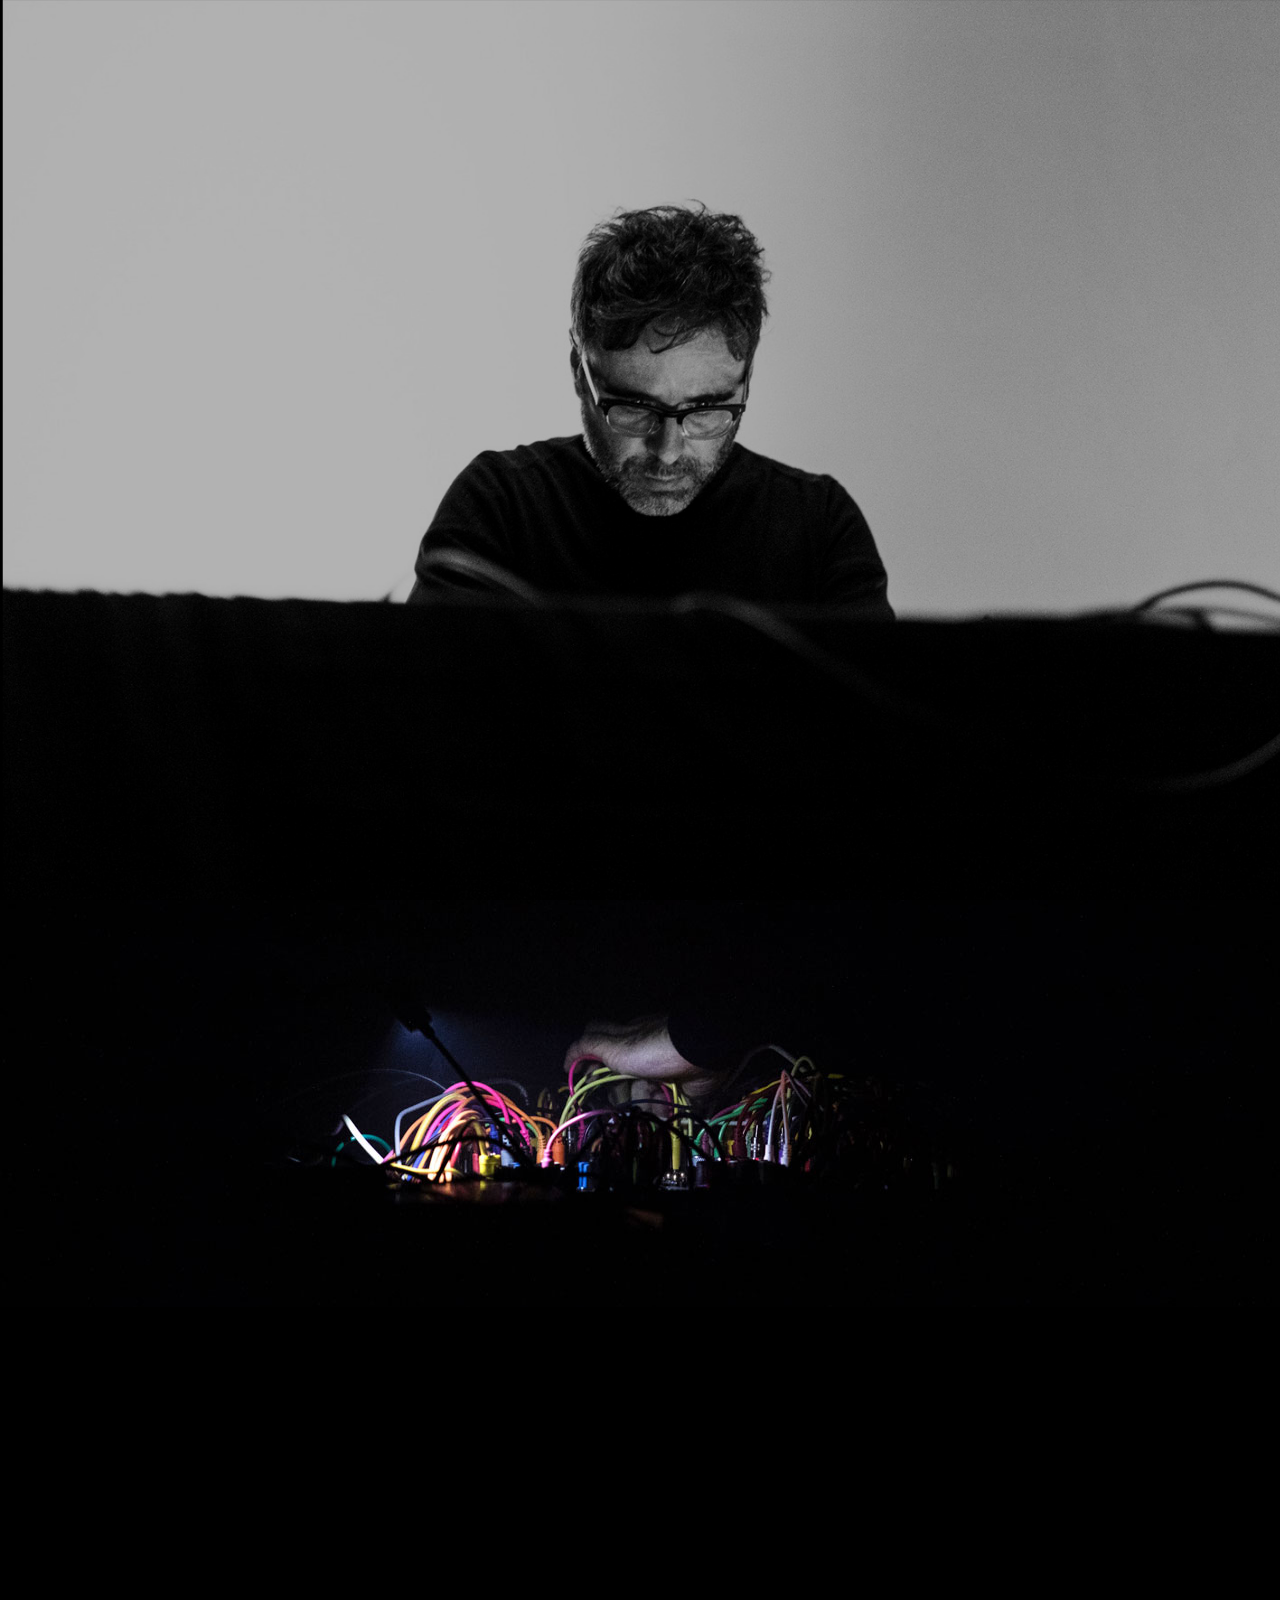
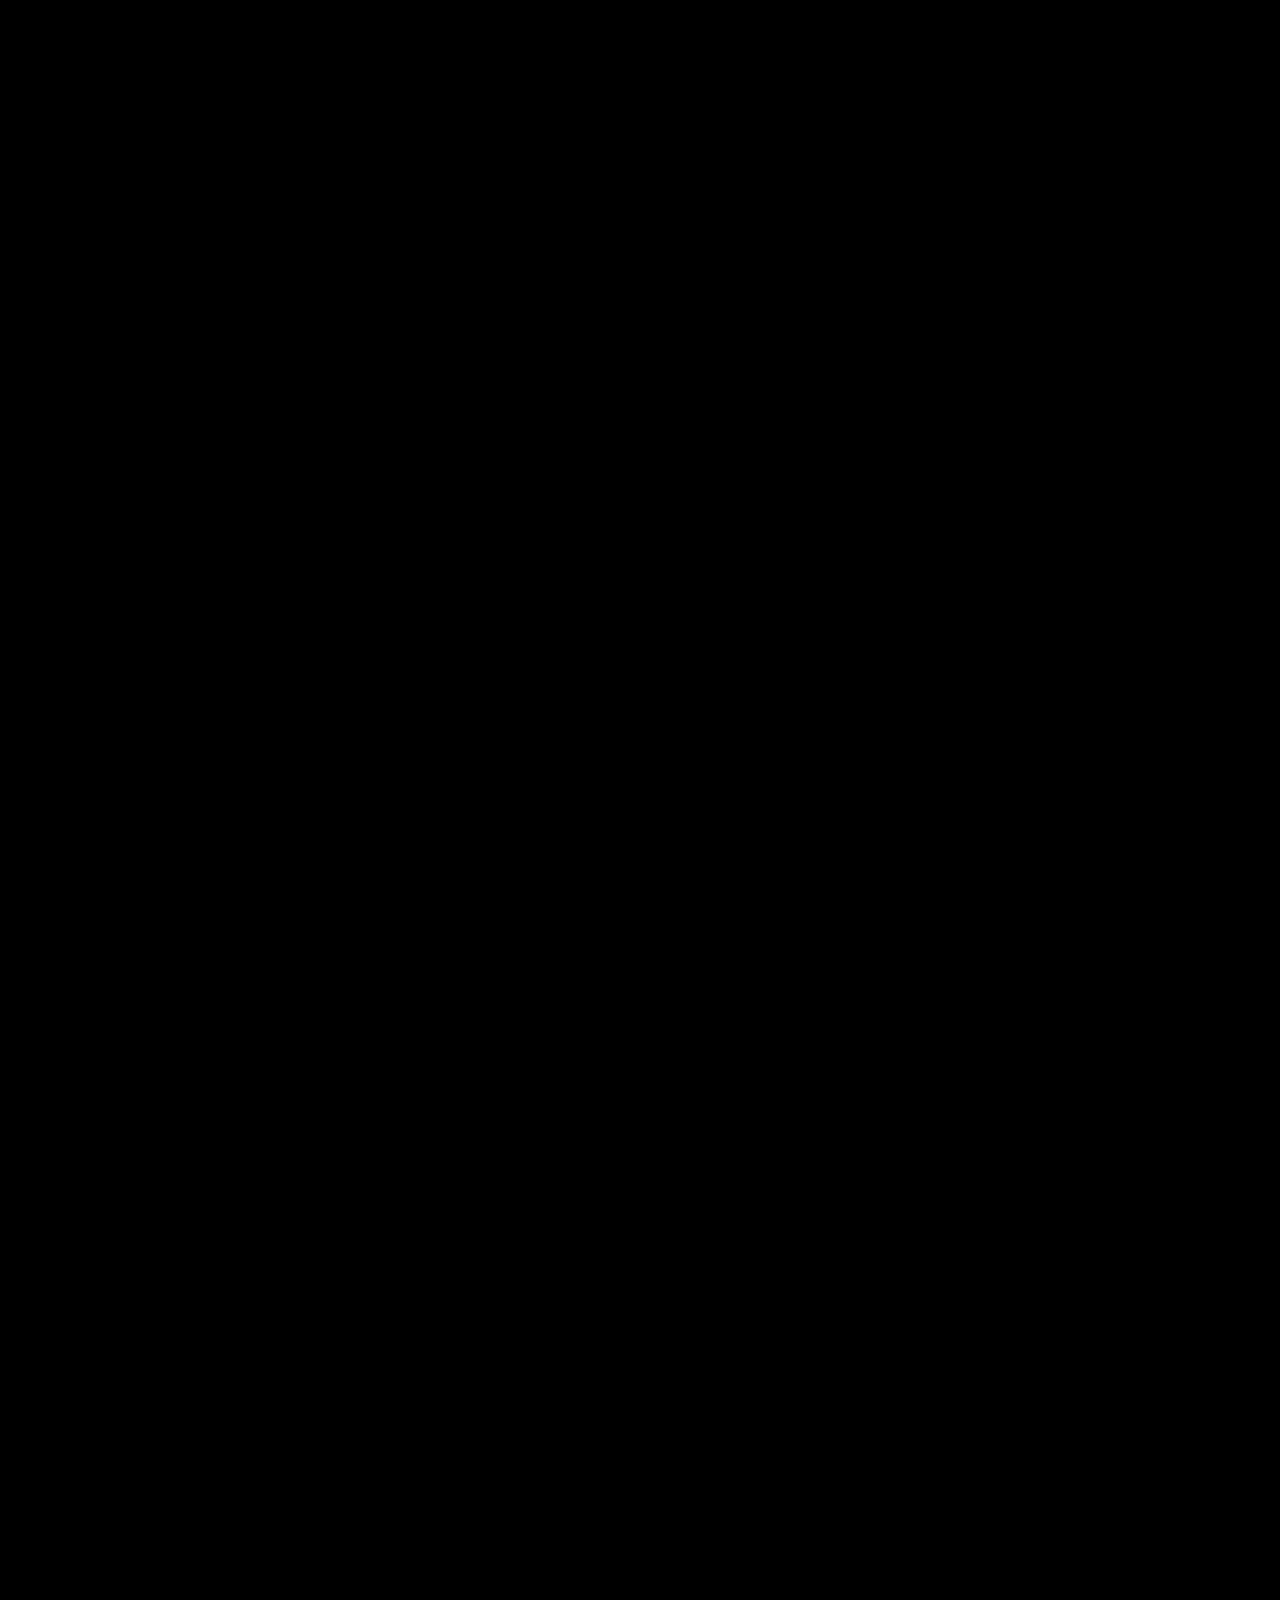
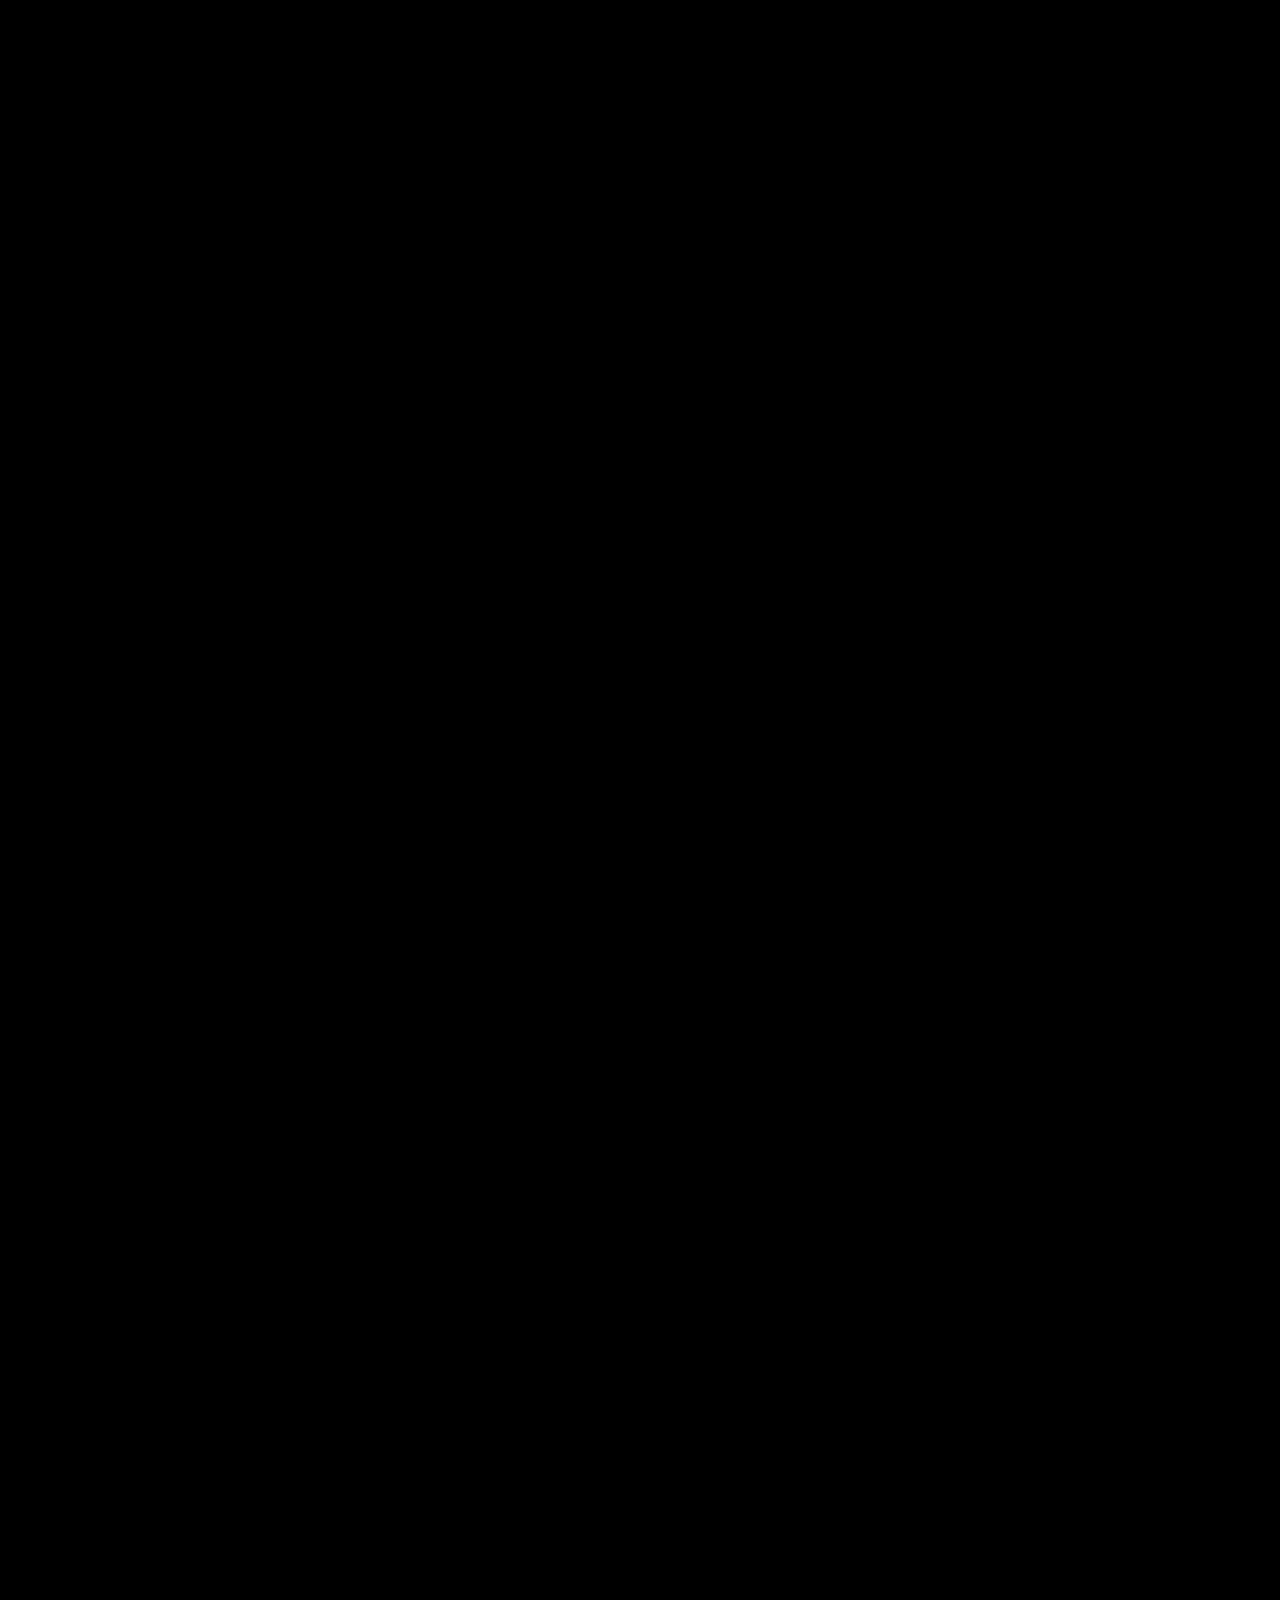
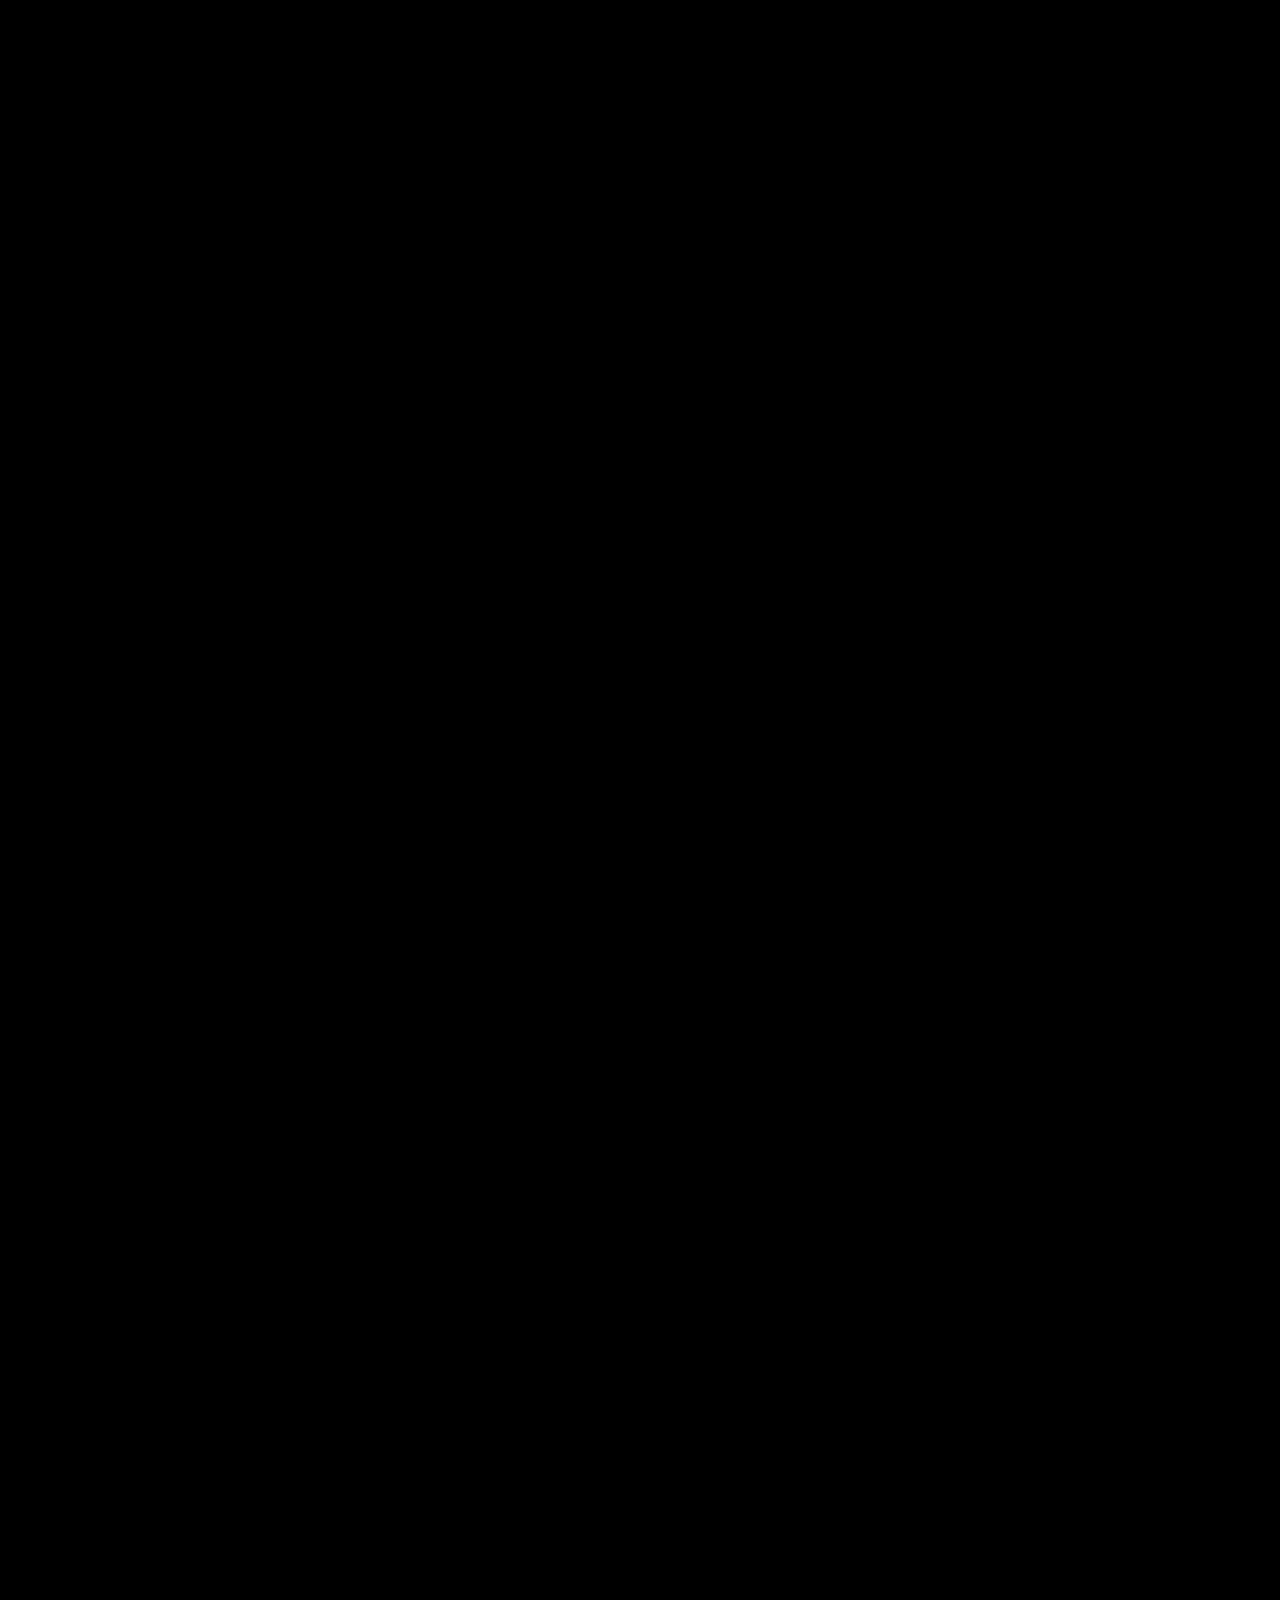
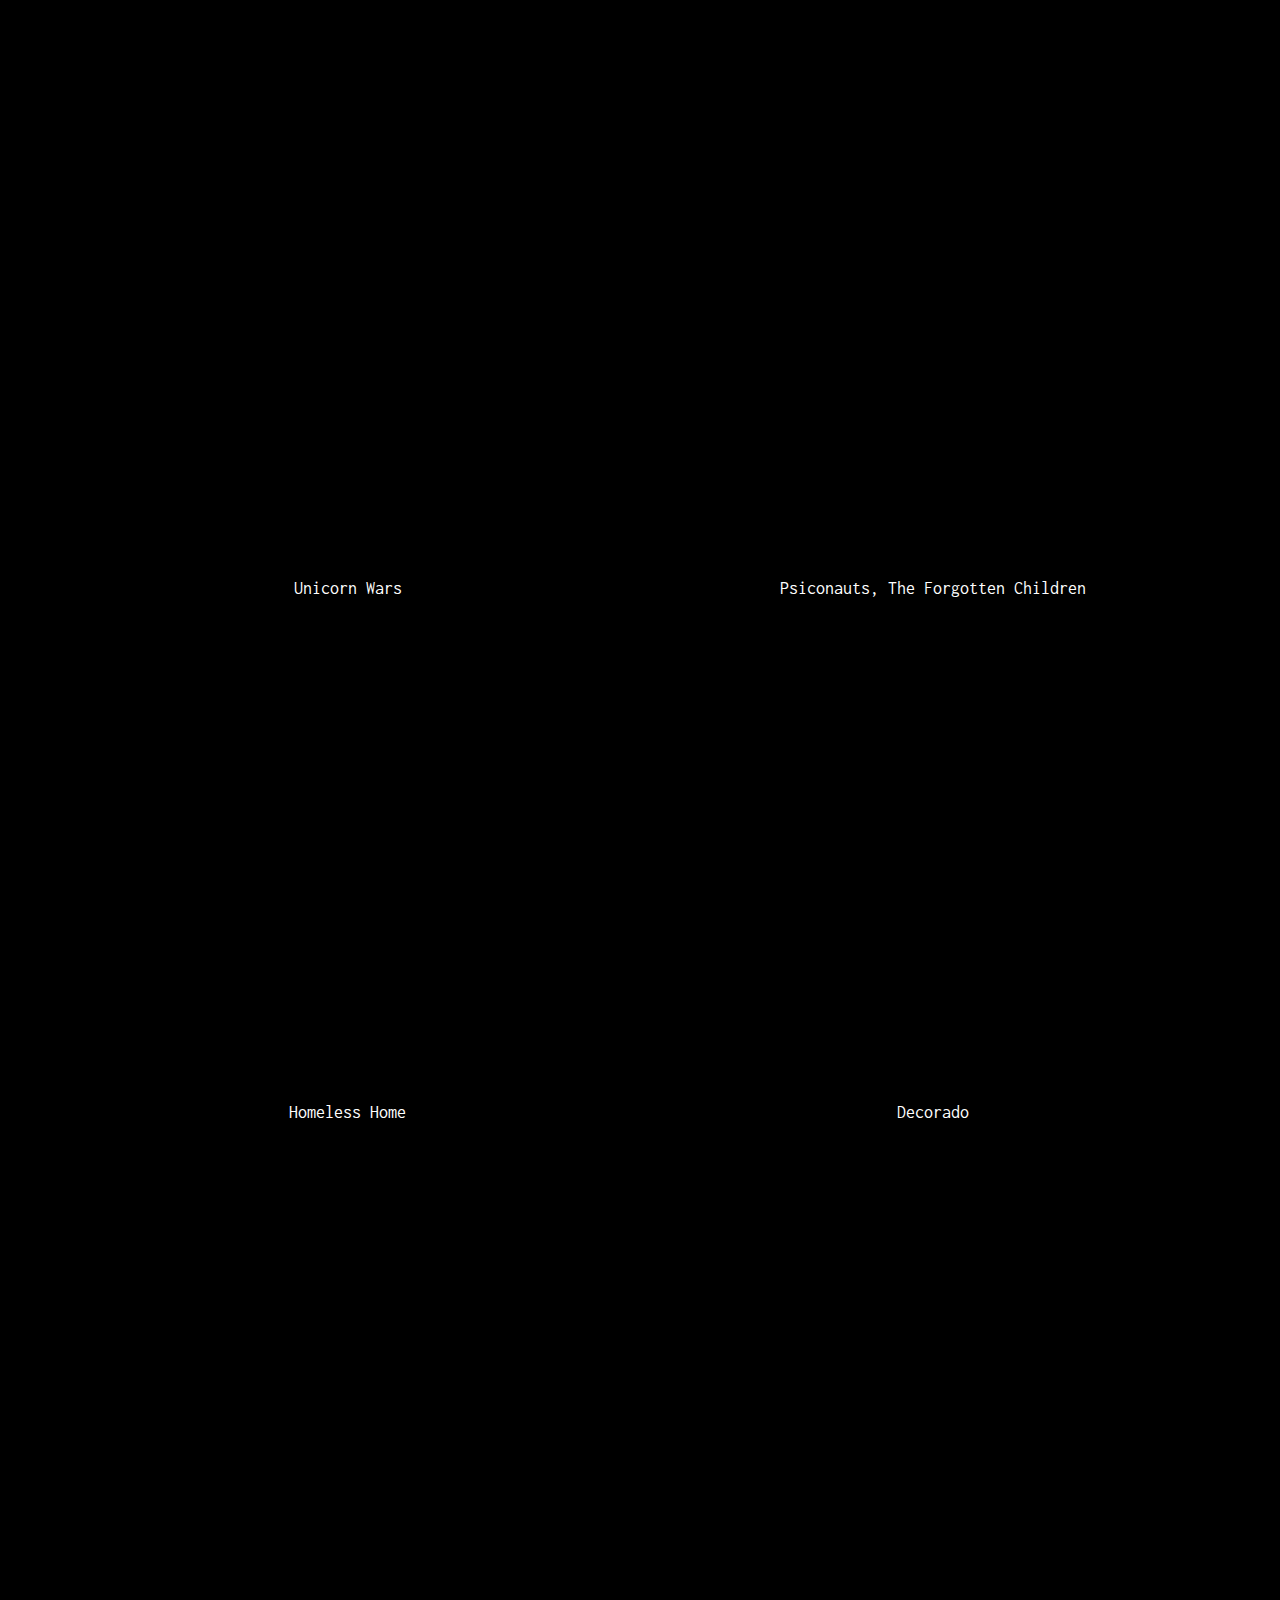
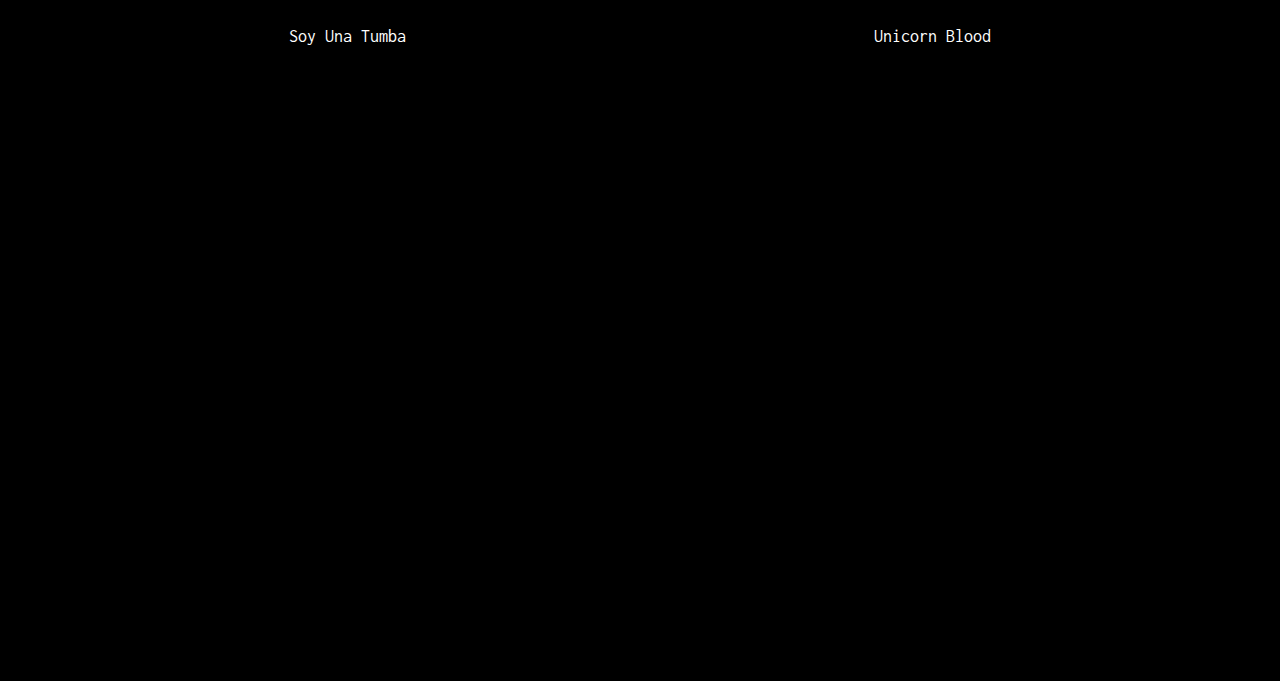
==== index.html @ 9492219f "Soy una tumba correction" ====
<!DOCTYPE html>
<!--[if lt IE 7]>      <html class="no-js lt-ie9 lt-ie8 lt-ie7"> <![endif]-->
<!--[if IE 7]>         <html class="no-js lt-ie9 lt-ie8"> <![endif]-->
<!--[if IE 8]>         <html class="no-js lt-ie9"> <![endif]-->
<!--[if gt IE 8]><!--> <html class="no-js"> <!--<![endif]-->
	<head>
	<meta charset="utf-8">
	<meta http-equiv="X-UA-Compatible" content="IE=edge"><meta charset="utf-8">
    <meta http-equiv="X-UA-Compatible" content="IE=edge">
    <meta name="viewport" content="width=device-width, initial-scale=1.0">
    <meta name="description" content="Death Whistle. Sound Designer & AV Explorer.">
    <meta name="keywords" content="death whistle, eurorack, modularsynth, victor garcia, composer, sound design, sound designer, films, ost, game developer">
    <!--
    <meta property="og:image" content=" https://deathwhistle.net/images/ThumbPhoto.jpg"/>-->
      <link rel="shortcut icon" href="img/favicon.ico" type="image/x-icon">
    <link rel="icon" href="images/favicon.ico" type="image/x-icon">
    <meta property="og:title" content="Death Whistle"/> 
  	<meta property="og:url" content="www.deathwhistle.net/"/>
		<meta property="og:image" content="https://deathwhistle.net/images/ThumbPhoto.jpg"/>
		<meta property="og:image:type" content="image/jpg" />
		<meta property="og:image:width" content="1200" />
		<meta property="og:image:height" content="627"/>
		 <meta property="og:type" content="website"/>


		<meta property="og:description" content="Sound Designer & AV Explorer"/>
		



	<title>Death Whistle</title>
	<meta name="viewport" content="width=device-width, initial-scale=1">
	
	

  <!-- 
	//////////////////////////////////////////////////////

	FREE HTML5 TEMPLATE 
	DESIGNED & DEVELOPED by FREEHTML5.CO
		
	Website: 		http://freehtml5.co/
	Email: 			info@freehtml5.co
	Twitter: 		http://twitter.com/fh5co
	Facebook: 		https://www.facebook.com/fh5co

	//////////////////////////////////////////////////////
	 -->

  	<!-- Facebook and Twitter integration -->
	<meta property="og:title" content=""/>
	<meta property="og:image" content=""/>
	<meta property="og:url" content=""/>
	<meta property="og:site_name" content=""/>
	<meta property="og:description" content=""/>
	<meta name="twitter:title" content="" />
	<meta name="twitter:image" content="" />
	<meta name="twitter:url" content="" />
	<meta name="twitter:card" content="" />

	<!-- Place favicon.ico and apple-touch-icon.png in the root directory -->
	<link rel="shortcut icon" href="favicon.ico">

	<link href="https://fonts.googleapis.com/css?family=Inconsolata:400,700" rel="stylesheet">
	
	<!-- Animate.css -->
	<link rel="stylesheet" href="css/animate.css">
	<!-- Icomoon Icon Fonts-->
	<link rel="stylesheet" href="css/icomoon.css">
	<!-- Simple Line Icons -->
	<link rel="stylesheet" href="css/simple-line-icons.css">
	<!-- Bootstrap  -->
	<link rel="stylesheet" href="css/bootstrap.css">
	<!-- Style -->
	<link rel="stylesheet" href="css/style.css">


	<!-- Modernizr JS -->
	<script src="js/modernizr-2.6.2.min.js"></script>
	<!-- FOR IE9 below -->
	<!--[if lt IE 9]>
	<script src="js/respond.min.js"></script>
	<![endif]-->

	</head>
	<body>
	<header role="banner" id="fh5co-header">
		<div class="fluid-container">
			<nav class="navbar navbar-default navbar-fixed-top js-fullheight">
				<div id="navbar" class="navbar-collapse js-fullheight">
					<ul class="nav navbar-nav navbar-left">
						<!-- Modernizr JS 
						<li class="active"><a href="#" data-nav-section="home"><span>Home</span></a></li>
						
						<li><a href="#" data-nav-section="explore"><span>Project</span></a></li>
						<li><a href="#" data-nav-section="pricing"><span>Films</span></a></li>
					-->
						
					</ul>
				</div>
			</nav>
	  </div>
	</header>

	<section id="fh5co-home" data-section="home" style="background-image: url(images/background13.jpg);" data-stellar-background-ratio="0.5">
		<div class="gradient"></div>
		<div class="container">
			<div class="text-wrap">
				<div class="text-inner">
					<div class="row">
						<div class="col-md-8 col-md-offset-2 text-center">
							<h1 class="to-animate">Death Whistle</h1>
							<h2 class="to-animate">Sound Designer, Audiovisual Explorer </h2>

						</div>
					</div>
				</div>
			</div>
		</div>
	</section>
<div class="getting-started getting-started-1">
		<div class="getting-grid" style="background-image:  url(images/BIO.jpg);">
			<div class="desc text-left">
				<div class="col-md-8 col-md-offset-2 subtext to-animate">
				<h2>Bio</h2>
				<p>Víctor García is a sound designer and audiovisual explorer whose steps have been mutating over the years until they have solidified into his most personal project so far: the stunning electronics of Death Whistle. With beautiful soundscapes, emotional noise and piercing melodies, Death Whistle envelop the viewer in a disarming, immersive and irresolvable experience between the oneiric and the mundane. 
				His compositional career is also focus on the composition of soundtracks, for video games and celebrated film works such as "Unicorn Wars" "Decorado" or "Psiconauts, the forgotten children", pieces with three Goyas (the Spain Oscars) among his multiple awards. This trajectory has its most recent chapter with the release of the Death Whistle first album "Alter" on the Hedonic Reversal label.  </p>

				
				 	<p class = "lead">	<div class="mail">	 <a href="https://www.instagram.com/death.whistle/"target="_blank"><h4>Instagram<h4></a></p>		 </div>

				 		 <p class = "lead"><div class="mail"><a href="mailto:mydeathwhistle@gmail.com"><h4>mydeathwhistle@gmail.com<h4></a></p>

				 </div>
				 		
				 		</div>

				
			</div>
		</div>
	</div>
	<!--<section id="fh5co-services" data-section="services">
		<div class="fh5co-services">
			<div class="container">
				<div class="row">
					<div class="col-md-12 section-heading text-center">
						<h2 class="to-animate">Alter </h2>
						<div class="row">
							<div class="col-md-8 col-md-offset-2 subtext">
								<h3 class="to-animate">Alter is a journey, an alteration of time that transits through spaces that sometimes are luminous, full of air and spirituality and sometimes are dark, broken and disturbing. Textures that can be touched, melodies that float and rhythms that trap you to an altered reality in which everything is possible.</h3>
							</div>
						</div>
					</div>
				</div>
				<div class="row">
					<div class="core-features">
						<div class="grid2 to-animate" style="background-image: url(images/Alter.jpg);">
						</div>
						<div class="grid2">
							<div class="core-f">
								<div class="row">
									<div class="col-md-12">
										<div class="core">
											<i class="icon-cloud-download to-animate-2"></i>
											<div class="fh5co-post to-animate">
												<h3>Free Download</h3>
												<p>Far far away, behind the word mountains, far from the countries Vokalia and Consonantia, there live the blind texts.</p>
											</div>
										</div>
										<div class="core">
											<i class="icon-laptop to-animate-2"></i>
											<div class="fh5co-post to-animate">
												<h3>Responsive Layout</h3>
												<p>Far far away, behind the word mountains, far from the countries Vokalia and Consonantia, there live the blind texts.</p>
											</div>
										</div>
										<div class="core">
											<i class="icon-gear to-animate-2"></i>
											<div class="fh5co-post to-animate">
												<h3>24/7 Help &amp; Support</h3>
												<p>Far far away, behind the word mountains, far from the countries Vokalia and Consonantia, there live the blind texts.</p>
											</div>
										</div>
										<div class="core">
											<i class="icon-columns to-animate-2"></i>
											<div class="fh5co-post to-animate">
												<h3>Lots of Elements</h3>
												<p>Far far away, behind the word mountains, far from the countries Vokalia and Consonantia, there live the blind texts.</p>
											</div>
										</div>
									</div>
								</div>
							</div>
						</div>
					</div>
				</div>

	</section>-->

	<section id="fh5co-explore" data-section="explore">
		<div class="container">
			<div class="row">
				<div class="col-md-12 section-heading text-center">
					<h2 class="to-animate">Alter</h2>
					<div class="row">
						<div class="col-md-8 col-md-offset-2 subtext to-animate">
							<p>Alter is a journey, an alteration of time that transits through spaces that sometimes are luminous, full of air and spirituality and sometimes are dark, broken and disturbing. Textures that can be touched, melodies that float and rhythms that trap you to an altered reality in which everything is possible.</p>
						</div>
					</div>
				</div>
			</div>
		</div>
		<div class="fh5co-project">
			<div class="container">
				<div class="row">





 <div class="col-md-8 col-md-offset-2 subtext to-animate"><div class="content">
          
  
           <p><iframe style="border-radius:12" src="https://open.spotify.com/embed/album/4C9sA3Lv6KgoTCOueVTZIU?utm_source=generator" width="100%" height="380" frameBorder="0" allowfullscreen="" allow="autoplay; clipboard-write; encrypted-media; fullscreen; picture-in-picture" loading="lazy"></iframe> </p>
          <br>
   
          <br>
          
          </div></div>
 
					</div>
					
<div class="col-md-8 col-md-offset-2 subtext to-animate"><div class="content">
          
<div class="video embed-responsive embed-responsive-16by9">
          <iframe width="560" height="315" src="https://www.youtube.com/embed/k3DsnQgBM0Y" frameborder="0" allow="accelerometer; autoplay; encrypted-media; gyroscope; picture-in-picture" allowfullscreen></iframe>

        </div>
        
          <br>
   
          <br>
          
          </div></div>

          <div class="col-md-8 col-md-offset-2 subtext to-animate"><div class="content">
          
<div class="video embed-responsive embed-responsive-16by9">
          <iframe width="560" height="315" src="https://www.youtube.com/embed/hP5D2wccZc8" frameborder="0" allow="accelerometer; autoplay; encrypted-media; gyroscope; picture-in-picture" allowfullscreen></iframe></div>
          <br>
   
          <br>
          
          </div></div>

				<!--	<div class="col-xs-6 col-centered col-min"><div class="content">
          
  
           <div class="video embed-responsive embed-responsive-16by9">
          <iframe width="560" height="315" src="https://www.youtube.com/embed/k3DsnQgBM0Y" frameborder="0" allow="accelerometer; autoplay; encrypted-media; gyroscope; picture-in-picture" allowfullscreen></iframe></div>
          <br>
   
          <br>
          
          </div></div>
 <div class="col-xs-6 col-centered col-min"><div class="content">
          

           <div class="video embed-responsive embed-responsive-16by9">
          <iframe width="560" height="315" src="https://www.youtube.com/embed/hP5D2wccZc8" frameborder="0" allow="accelerometer; autoplay; encrypted-media; gyroscope; picture-in-picture" allowfullscreen></iframe></div>
          <br>
          <br>
          </div></div> -->

					

					<div class="col-md-12 text-center">
						<div class="project-grid to-animate-2" style="background-image:  url(images/Portrait.jpg);">
							
						</div>
					</div>

					<div class="col-md-12 text-center">

						<div class="col-xs-6 col-centered col-min"><div class="content">
          
  
          <div class="project-grid to-animate-2" style="background-image:  url(images/Boiro.jpg);">
						</div>
          <br>
   
          <br>
          
          </div></div>
 <div class="col-xs-6 col-centered col-min"><div class="content">
          

           <div class="project-grid to-animate-2" style="background-image:  url(images/DW_07.jpg);">
						</div>
          <br>
          <br>
          </div></div>

						<div class="project-grid to-animate-2" style="background-image:  url(images/DW_03.jpg);">
						</div>
						<div class="project-grid to-animate-2" style="background-image:  url(images/background3.jpeg);">
						</div>
					</div>
					
				</div>
			</div>	
		</div>
	</section>

	<section id="fh5co-pricing" data-section="pricing">
		<div class="container">
			<div class="row">
				<div class="col-md-12 section-heading text-center">
					<h2 class="to-animate">Films</h2>
					<div class="row">
							<!--<div class="col-md-8 col-md-offset-2 subtext to-animate">
							<p>Alter is a journey, an alteration of time that transits through spaces that sometimes are luminous, full of air and spirituality and sometimes are dark, broken and disturbing. Textures that can be touched, melodies that float and rhythms that trap you to an altered reality in which everything is possible.</p>
						</div> -->
					</div>
				</div>
			</div>
		</div>
		<div class="fh5co-project">
			<div class="container">
				<div class="row">
					<div class="col-md-12 text-center">
						<div class="row row-centered">

							  <div class="col-xs-6 col-centered col-min"><div class="content">
          <div class="composerTitle">
          <h4>Unicorn Wars</h4>
          </div>
  
           <div class="video embed-responsive embed-responsive-16by9">
          <iframe width="560" height="315" src="https://www.youtube.com/embed/G_I23TmiHMc" frameborder="0" allow="accelerometer; autoplay; encrypted-media; gyroscope; picture-in-picture" allowfullscreen></iframe></div>
          <br>
   
          <br>
          <p><iframe width="100%" height="20" scrolling="no" frameborder="no" src="https://w.soundcloud.com/player/?url=https%3A//api.soundcloud.com/tracks/1363979659&amp;color=b3b3b3&amp;auto_play=false&amp;hide_related=false&amp;show_comments=false&amp;show_user=false&amp;show_reposts=false"></iframe></p>
          <p><iframe width="100%" height="20" scrolling="no" frameborder="no" src="https://w.soundcloud.com/player/?url=https%3A//api.soundcloud.com/tracks/1363979671&amp;color=b3b3b3&amp;auto_play=false&amp;hide_related=false&amp;show_comments=false&amp;show_user=false&amp;show_reposts=false"></iframe></p>
          </div></div>
 <div class="col-xs-6 col-centered col-min"><div class="content">
          <div class="composerTitle">
          <h4>Psiconauts, The Forgotten Children</h4>
          </div>

          <div class="video embed-responsive embed-responsive-16by9">
          <iframe width="560" height="315" src="https://www.youtube.com/embed/-ZUYNdENXwo?si=RQA7SQ9UQK80ZR-A" frameborder="0" allow="accelerometer; autoplay; encrypted-media; gyroscope; picture-in-picture" allowfullscreen></iframe></div>
          <br>
          <br>
           <p><iframe width="100%" height="20" scrolling="no" frameborder="no" src="https://w.soundcloud.com/player/?url=https%3A//api.soundcloud.com/tracks/264920124&amp;color=b3b3b3&amp;auto_play=false&amp;hide_related=false&amp;show_comments=false&amp;show_user=false&amp;show_reposts=false"></iframe></p>
          
          <p><iframe width="100%" height="20" scrolling="no" frameborder="no" src="https://w.soundcloud.com/player/?url=https%3A//api.soundcloud.com/tracks/264920111&amp;color=b3b3b3&amp;auto_play=false&amp;hide_related=false&amp;show_comments=false&amp;show_user=false&amp;show_reposts=false"></iframe></p>
          </div></div>

        
  
      <br>
      

        <div class="col-xs-6 col-centered col-min"><div class="content">
          <div class="composerTitle">
          <h4>Homeless Home</h4>
          </div>
  
           <div class="video embed-responsive embed-responsive-16by9">
          <iframe width="560" height="315" src="https://www.youtube.com/embed/WP7FpzFzyf4" frameborder="0" allow="accelerometer; autoplay; encrypted-media; gyroscope; picture-in-picture" allowfullscreen></iframe></div>
          <br>
   
          <br>
          <p><iframe width="100%" height="20" scrolling="no" frameborder="no" src="https://w.soundcloud.com/player/?url=https%3A//api.soundcloud.com/tracks/1363977814&amp;color=d3d3d3&amp;auto_play=false&amp;hide_related=false&amp;show_comments=false&amp;show_user=false&amp;show_reposts=false"></iframe></p>
          <p><iframe width="100%" height="20" scrolling="no" frameborder="no" src="https://w.soundcloud.com/player/?url=https%3A//api.soundcloud.com/tracks/1363977805&amp;color=d3d3d3&amp;auto_play=false&amp;hide_related=false&amp;show_comments=false&amp;show_user=false&amp;show_reposts=false"></iframe></p>
          </div></div>
 <div class="col-xs-6 col-centered col-min"><div class="content">
          <div class="composerTitle">
          <h4>Decorado</h4>
          </div>

           <div class="video embed-responsive embed-responsive-16by9">
          <iframe width="560" height="315" src="https://www.youtube.com/embed/WqYhWczkmMY?si=FQA4RbA116pyEn23" frameborder="0" allow="accelerometer; autoplay; encrypted-media; gyroscope; picture-in-picture" allowfullscreen></iframe></div>
          <br>
          <br>
          <p><iframe width="100%" height="20" scrolling="no" frameborder="no" src="https://w.soundcloud.com/player/?url=https%3A//api.soundcloud.com/tracks/264862798&amp;color=d3d3d3&amp;auto_play=false&amp;hide_related=false&amp;show_comments=false&amp;show_user=false&amp;show_reposts=false"></iframe></p>
          <p><iframe width="100%" height="20" scrolling="no" frameborder="no" src="https://w.soundcloud.com/player/?url=https%3A//api.soundcloud.com/tracks/264865659&amp;color=d3d3d3&amp;auto_play=false&amp;hide_related=false&amp;show_comments=false&amp;show_user=false&amp;show_reposts=false"></iframe></p>
          </div></div>

        
  
      <br>

       
 <div class="col-xs-6 col-centered col-min"><div class="content">
          <div class="composerTitle">
          <h4>Soy Una Tumba</h4>
          </div>
          <div class="video embed-responsive embed-responsive-16by9">
          <iframe width="560" height="315" src="https://www.youtube.com/embed/7dktYaPhCD0?si=VfnuWjxFiij_xn3z" frameborder="0" allow="accelerometer; autoplay; encrypted-media; gyroscope; picture-in-picture" allowfullscreen></iframe></div>
           <br>


          <p><iframe width="100%" height="20" scrolling="no" frameborder="no" src="https://w.soundcloud.com/player/?url=https%3A//api.soundcloud.com/tracks/1363982173&amp;color=b3b3b3&amp;auto_play=false&amp;hide_related=false&amp;show_comments=false&amp;show_user=false&amp;show_reposts=false"></iframe></p>

          <p><iframe width="100%" height="20" scrolling="no" frameborder="no" src="https://w.soundcloud.com/player/?url=https%3A//api.soundcloud.com/tracks/1363982188&amp;color=b3b3b3&amp;auto_play=false&amp;hide_related=false&amp;show_comments=false&amp;show_user=false&amp;show_reposts=false"></iframe></p>
          </div></div>
 <div class="col-xs-6 col-centered col-min"><div class="content">
          <div class="composerTitle">
          <h4>Unicorn Blood</h4>
          </div>
          <div class="video embed-responsive embed-responsive-16by9">
          <iframe width="560" height="315" src="https://www.youtube.com/embed/oyO8Om-csKk" frameborder="0" allowfullscreen></iframe></div>
          <br>
       
          <p><iframe width="100%" height="20" scrolling="no" frameborder="no" src="https://w.soundcloud.com/player/?url=https%3A//api.soundcloud.com/tracks/264923447&amp;color=b3b3b3&amp;auto_play=false&amp;hide_related=false&amp;show_comments=false&amp;show_user=false&amp;show_reposts=false"></iframe></p>
      
          <p><iframe width="100%" height="20" scrolling="no" frameborder="no" src="https://w.soundcloud.com/player/?url=https%3A//api.soundcloud.com/tracks/264923445&amp;color=b3b3b3&amp;auto_play=false&amp;hide_related=false&amp;show_comments=false&amp;show_user=false&amp;show_reposts=false"></iframe></p></div></div>
       
      <br>

					
					</div>
					
				</div>
			</div>	
		</div>
	</section>

	
	<!--<section id="fh5co-pricing" data-section="pricing">
		<div class="fh5co-pricing">
			<div class="container">
				<div class="row">
					<div class="col-md-12 section-heading text-center">
						<h2 class="to-animate">Plans Built For Every One</h2>
						<div class="row">
							<div class="col-md-8 col-md-offset-2 subtext">
								<h3 class="to-animate">Far far away, behind the word mountains, far from the countries Vokalia and Consonantia, there live the blind texts. Separated they live in Bookmarksgrove. </h3>
							</div>
						</div>
					</div>
				</div>

				<div class="row">
					<div class="col-md-3 col-sm-6">
						<div class="price-box to-animate">
							<h2 class="pricing-plan">Starter</h2>
							<div class="price"><sup class="currency">$</sup>7<small>/mo</small></div>
							<p>Basic customer support for small business</p>
							<hr>
							<ul class="pricing-info">
								<li>10 projects</li>
								<li>20 Pages</li>
								<li>20 Emails</li>
								<li>100 Images</li>
							</ul>
							<p><a href="#" class="btn btn-primary">Read More</a></p>
						</div>
					</div>
					<div class="col-md-3 col-sm-6">
						<div class="price-box to-animate">
							<h2 class="pricing-plan">Regular</h2>
							<div class="price"><sup class="currency">$</sup>19<small>/mo</small></div>
							<p>Basic customer support for small business</p>
							<hr>
							<ul class="pricing-info">
								<li>15 projects</li>
								<li>40 Pages</li>
								<li>40 Emails</li>
								<li>200 Images</li>
							</ul>
							<p><a href="#" class="btn btn-primary">Read More</a></p>
						</div>
					</div>
					<div class="clearfix visible-sm-block"></div>
					<div class="col-md-3 col-sm-6 to-animate">
						<div class="price-box popular">
							<div class="popular-text">Best value</div>
							<h2 class="pricing-plan">Plus</h2>
							<div class="price"><sup class="currency">$</sup>79<small>/mo</small></div>
							<p>Basic customer support for small business</p>
							<hr>
							<ul class="pricing-info">
								<li>Unlimitted projects</li>
								<li>100 Pages</li>
								<li>100 Emails</li>
								<li>700 Images</li>
							</ul>
							<p><a href="#" class="btn btn-primary">Read More</a></p>
						</div>
					</div>
					<div class="col-md-3 col-sm-6">
						<div class="price-box to-animate">
							<h2 class="pricing-plan">Enterprise</h2>
							<div class="price"><sup class="currency">$</sup>125<small>/mo</small></div>
							<p>Basic customer support for small business</p>
							<hr>
							<ul class="pricing-info">
								<li>Unlimitted projects</li>
								<li>Unlimitted Pages</li>
								<li>Unlimitted Emails</li>
								<li>Unlimitted Images</li>
							</ul>
							<p><a href="#" class="btn btn-primary">Read More</a></p>
						</div>
					</div>
				</div>

				<div class="row">
					<div class="col-md-6 col-md-offset-3 col-md-push-3 to-animate">
						<p>Far far away, behind the word mountains, far from the countries Vokalia and Consonantia, there live the blind texts. Far far away, behind the word mountains, far from the countries Vokalia and Consonantia, there live the blind texts. Separated they live in Bookmarksgrove right at the coast of the Semantics, a large language ocean. Far far away, behind the word mountains, far from the countries Vokalia and Consonantia, there live the blind texts. Separated they live in Bookmarksgrove right at the coast of the Semantics, a large language ocean</p>
						<p>Far far away, behind the word mountains, far from the countries Vokalia and Consonantia, there live the blind texts. Far far away, behind the word mountains, far from the countries Vokalia and Consonantia, there live the blind texts. Separated they live in Bookmarksgrove right at the coast of the Semantics, a large language ocean. Far far away, behind the word mountains, far from the countries Vokalia and Consonantia, there live the blind texts. Separated they live in Bookmarksgrove right at the coast of the Semantics, a large language ocean.</p>
					</div>
				</div>

			</div>
		</div>
	</section>	

	<section id="fh5co-team" data-section="team">
		<div class="fh5co-team">
			<div class="container">
				<div class="row">
					<div class="col-md-12 section-heading text-center">
						<h2 class="to-animate">Our Staff</h2>
						<div class="row">
							<div class="col-md-8 col-md-offset-2 subtext">
								<h3 class="to-animate">Far far away, behind the word mountains, far from the countries Vokalia and Consonantia, there live the blind texts. Separated they live in Bookmarksgrove. </h3>
							</div>
						</div>
					</div>
				</div>
				<div class="row">
					<div class="col-md-4">
						<div class="team-box text-center to-animate-2">
							<div class="user"><img class="img-reponsive" src="images/user-1.jpg" alt="Roger Garfield"></div>
							<h3>Roger Garfield</h3>
							<span class="position">Co-Founder, Lead Developer</span>
							<p>Far far away, behind the word mountains, far from the countries Vokalia and Consonantia, there live the blind texts. Separated they live in Bookmarksgrove right at the coast of the Semantics, a large language ocean.</p>
							<ul class="social-media">
								<li><a href="#" class="facebook"><i class="icon-facebook"></i></a></li>
								<li><a href="#" class="twitter"><i class="icon-twitter"></i></a></li>
								<li><a href="#" class="dribbble"><i class="icon-dribbble"></i></a></li>
								<li><a href="#" class="codepen"><i class="icon-codepen"></i></a></li>
								<li><a href="#" class="github"><i class="icon-github-alt"></i></a></li>
							</ul>
						</div>
					</div>

					<div class="col-md-4">
						<div class="team-box text-center to-animate-2">
							<div class="user"><img class="img-reponsive" src="images/user-2.jpg" alt="Roger Garfield"></div>
							<h3>Kevin Steve</h3>
							<span class="position">Co-Founder, Product Designer</span>
							<p>Far far away, behind the word mountains, far from the countries Vokalia and Consonantia, there live the blind texts. Separated they live in Bookmarksgrove right at the coast of the Semantics, a large language ocean.</p>
							<ul class="social-media">
								<li><a href="#" class="facebook"><i class="icon-facebook"></i></a></li>
								<li><a href="#" class="twitter"><i class="icon-twitter"></i></a></li>
								<li><a href="#" class="dribbble"><i class="icon-dribbble"></i></a></li>
								<li><a href="#" class="codepen"><i class="icon-codepen"></i></a></li>
								<li><a href="#" class="github"><i class="icon-github-alt"></i></a></li>
							</ul>
						</div>
					</div>

					<div class="col-md-4">
						<div class="team-box text-center to-animate-2">
							<div class="user"><img class="img-reponsive" src="images/user-3.jpg" alt="Roger Garfield"></div>
							<h3>Ross Standford</h3>
							<span class="position">Full Stack Developer</span>
							<p>Far far away, behind the word mountains, far from the countries Vokalia and Consonantia, there live the blind texts. Separated they live in Bookmarksgrove right at the coast of the Semantics, a large language ocean.</p>
							<ul class="social-media">
								<li><a href="#" class="facebook"><i class="icon-facebook"></i></a></li>
								<li><a href="#" class="twitter"><i class="icon-twitter"></i></a></li>
								<li><a href="#" class="dribbble"><i class="icon-dribbble"></i></a></li>
								<li><a href="#" class="codepen"><i class="icon-codepen"></i></a></li>
								<li><a href="#" class="github"><i class="icon-github-alt"></i></a></li>
							</ul>
						</div>
					</div>
				</div>
			</div>
		</div>
	</section>-->	

	<!--<div class="getting-started getting-started-1">
		<div class="getting-grid" style="background-image:  url(images/Boiro2.jpg);">
			<div class="desc text-left">
				<h2>Bio</h2>
				<p>Víctor García is a sound designer and audiovisual explorer whose steps have been mutating over the years until they have solidified into his most personal project so far: the stunning electronics of Death Whistle.  His compositional career has focused in the last decade on the composition of soundtracks, for video games and celebrated film works such as "Decorado", "Psiconautas, los niños olvidados" or "Sangre de Unicornio", pieces with two Goyas among his multiple awards. With Death Whistle, Víctor García transfers the powerful and cinematic aura of his works to the stage through soundscapes, noise and piercing melodies that envelop the viewer in a disarming, immersive, fugitive and irresolvable experience between the oneiric and the mundane. This trajectory has its most recent chapter with the release of their first album "Alter" on the Hedonic Reversal label.  </p>
				 <p class = "lead"><div class="mail"><a href="mailto:mydeathwhistle@gmail.com"><h4>mydeathwhistle@gmail.com<h4></a></p></div>
				
			</div>
		</div>
	</div>
-->	


	<!--<div id="fh5co-footer" role="contentinfo">
		<div class="container">
			<div class="row">
				<div class="col-md-4 to-animate">
					<h3 class="section-title">About Us</h3>
					<p>Far far away, behind the word mountains, far from the countries Vokalia and Consonantia, there live the blind texts. Separated they live in Bookmarksgrove right at the coast of the Semantics.</p>
					<p class="copy-right">&copy; 2015 Twist Free Template. <br>All Rights Reserved. <br>
						Designed by <a href="http://freehtml5.co/" target="_blank">FREEHTML5.co</a>
						Demo Images: <a href="http://unsplash.com/" target="_blank">Unsplash</a>
					</p>
				</div>

				<div class="col-md-4 to-animate">
					<h3 class="section-title">Our Address</h3>
					<ul class="contact-info">
						<li><i class="icon-map-marker"></i>198 West 21th Street, Suite 721 New York NY 10016</li>
						<li><i class="icon-phone"></i>+ 1235 2355 98</li>
						<li><i class="icon-envelope"></i><a href="#">info@yoursite.com</a></li>
						<li><i class="icon-globe2"></i><a href="#">www.yoursite.com</a></li>
					</ul>
					<h3 class="section-title">Connect with Us</h3>
					<ul class="social-media">
						<li><a href="#" class="facebook"><i class="icon-facebook"></i></a></li>
						<li><a href="#" class="twitter"><i class="icon-twitter"></i></a></li>
						<li><a href="#" class="dribbble"><i class="icon-dribbble"></i></a></li>
						<li><a href="#" class="github"><i class="icon-github-alt"></i></a></li>
					</ul>
				</div>
				<div class="col-md-4 to-animate">
					<h3 class="section-title">Drop us a line</h3>
					<form class="contact-form">
						<div class="form-group">
							<label for="name" class="sr-only">Name</label>
							<input type="name" class="form-control" id="name" placeholder="Name">
						</div>
						<div class="form-group">
							<label for="email" class="sr-only">Email</label>
							<input type="email" class="form-control" id="email" placeholder="Email">
						</div>
						<div class="form-group">
							<label for="message" class="sr-only">Message</label>
							<textarea class="form-control" id="message" rows="7" placeholder="Message"></textarea>
						</div>
						<div class="form-group">
							<input type="submit" id="btn-submit" class="btn btn-send-message btn-md" value="Send Message">
						</div>
					</form>
				</div>
			</div>
		</div>
	</div>-->
	<!-- <div id="map" class="fh5co-map"></div> -->

	
	<!-- jQuery -->
	<script src="js/jquery.min.js"></script>
	<!-- jQuery Easing -->
	<script src="js/jquery.easing.1.3.js"></script>
	<!-- Bootstrap -->
	<script src="js/bootstrap.min.js"></script>
	<!-- Waypoints -->
	<script src="js/jquery.waypoints.min.js"></script>
	<!-- Stellar Parallax -->
	<script src="js/jquery.stellar.min.js"></script>
	<!-- Counters -->
	<script src="js/jquery.countTo.js"></script>
	<!-- Main JS (Do not remove) -->
	<script src="js/main.js"></script>

	</body>
</html>
---- css/icomoon.css ----
@font-face {
	font-family: 'icomoon';
	src:url('../fonts/icomoon/icomoon.eot?qtatmt');
	src:url('../fonts/icomoon/icomoon.eot?qtatmt#iefix') format('embedded-opentype'),
		url('../fonts/icomoon/icomoon.ttf?qtatmt') format('truetype'),
		url('../fonts/icomoon/icomoon.woff?qtatmt') format('woff'),
		url('../fonts/icomoon/icomoon.svg?qtatmt#icomoon') format('svg');
	font-weight: normal;
	font-style: normal;
}

[class^="icon-"], [class*=" icon-"] {
	font-family: 'icomoon';
	speak: none;
	font-style: normal;
	font-weight: normal;
	font-variant: normal;
	text-transform: none;
	line-height: 1;

	/* Better Font Rendering =========== */
	-webkit-font-smoothing: antialiased;
	-moz-osx-font-smoothing: grayscale;
}

.icon-glass:before {
	content: "\f000";
}
.icon-music:before {
	content: "\f001";
}
.icon-search2:before {
	content: "\f002";
}
.icon-envelope-o:before {
	content: "\f003";
}
.icon-heart:before {
	content: "\f004";
}
.icon-star:before {
	content: "\f005";
}
.icon-star-o:before {
	content: "\f006";
}
.icon-user:before {
	content: "\f007";
}
.icon-film:before {
	content: "\f008";
}
.icon-th-large:before {
	content: "\f009";
}
.icon-th:before {
	content: "\f00a";
}
.icon-th-list:before {
	content: "\f00b";
}
.icon-check:before {
	content: "\f00c";
}
.icon-close:before {
	content: "\f00d";
}
.icon-remove:before {
	content: "\f00d";
}
.icon-times:before {
	content: "\f00d";
}
.icon-search-plus:before {
	content: "\f00e";
}
.icon-search-minus:before {
	content: "\f010";
}
.icon-power-off:before {
	content: "\f011";
}
.icon-signal:before {
	content: "\f012";
}
.icon-cog:before {
	content: "\f013";
}
.icon-gear:before {
	content: "\f013";
}
.icon-trash-o:before {
	content: "\f014";
}
.icon-home:before {
	content: "\f015";
}
.icon-file-o:before {
	content: "\f016";
}
.icon-clock-o:before {
	content: "\f017";
}
.icon-road:before {
	content: "\f018";
}
.icon-download:before {
	content: "\f019";
}
.icon-arrow-circle-o-down:before {
	content: "\f01a";
}
.icon-arrow-circle-o-up:before {
	content: "\f01b";
}
.icon-inbox:before {
	content: "\f01c";
}
.icon-play-circle-o:before {
	content: "\f01d";
}
.icon-repeat2:before {
	content: "\f01e";
}
.icon-rotate-right:before {
	content: "\f01e";
}
.icon-refresh:before {
	content: "\f021";
}
.icon-list-alt:before {
	content: "\f022";
}
.icon-lock:before {
	content: "\f023";
}
.icon-flag:before {
	content: "\f024";
}
.icon-headphones:before {
	content: "\f025";
}
.icon-volume-off:before {
	content: "\f026";
}
.icon-volume-down:before {
	content: "\f027";
}
.icon-volume-up:before {
	content: "\f028";
}
.icon-qrcode:before {
	content: "\f029";
}
.icon-barcode:before {
	content: "\f02a";
}
.icon-tag:before {
	content: "\f02b";
}
.icon-tags:before {
	content: "\f02c";
}
.icon-book:before {
	content: "\f02d";
}
.icon-bookmark:before {
	content: "\f02e";
}
.icon-print:before {
	content: "\f02f";
}
.icon-camera:before {
	content: "\f030";
}
.icon-font:before {
	content: "\f031";
}
.icon-bold:before {
	content: "\f032";
}
.icon-italic:before {
	content: "\f033";
}
.icon-text-height:before {
	content: "\f034";
}
.icon-text-width:before {
	content: "\f035";
}
.icon-align-left:before {
	content: "\f036";
}
.icon-align-center2:before {
	content: "\f037";
}
.icon-align-right:before {
	content: "\f038";
}
.icon-align-justify2:before {
	content: "\f039";
}
.icon-list:before {
	content: "\f03a";
}
.icon-dedent:before {
	content: "\f03b";
}
.icon-outdent:before {
	content: "\f03b";
}
.icon-indent:before {
	content: "\f03c";
}
.icon-video-camera:before {
	content: "\f03d";
}
.icon-image:before {
	content: "\f03e";
}
.icon-photo:before {
	content: "\f03e";
}
.icon-picture-o:before {
	content: "\f03e";
}
.icon-pencil:before {
	content: "\f040";
}
.icon-map-marker:before {
	content: "\f041";
}
.icon-adjust:before {
	content: "\f042";
}
.icon-tint:before {
	content: "\f043";
}
.icon-edit:before {
	content: "\f044";
}
.icon-pencil-square-o:before {
	content: "\f044";
}
.icon-share-square-o:before {
	content: "\f045";
}
.icon-check-square-o:before {
	content: "\f046";
}
.icon-arrows:before {
	content: "\f047";
}
.icon-step-backward:before {
	content: "\f048";
}
.icon-fast-backward:before {
	content: "\f049";
}
.icon-backward:before {
	content: "\f04a";
}
.icon-play2:before {
	content: "\f04b";
}
.icon-pause2:before {
	content: "\f04c";
}
.icon-stop2:before {
	content: "\f04d";
}
.icon-forward:before {
	content: "\f04e";
}
.icon-fast-forward2:before {
	content: "\f050";
}
.icon-step-forward:before {
	content: "\f051";
}
.icon-eject:before {
	content: "\f052";
}
.icon-chevron-left:before {
	content: "\f053";
}
.icon-chevron-right:before {
	content: "\f054";
}
.icon-plus-circle:before {
	content: "\f055";
}
.icon-minus-circle:before {
	content: "\f056";
}
.icon-times-circle:before {
	content: "\f057";
}
.icon-check-circle:before {
	content: "\f058";
}
.icon-question-circle:before {
	content: "\f059";
}
.icon-info-circle:before {
	content: "\f05a";
}
.icon-crosshairs:before {
	content: "\f05b";
}
.icon-times-circle-o:before {
	content: "\f05c";
}
.icon-check-circle-o:before {
	content: "\f05d";
}
.icon-ban2:before {
	content: "\f05e";
}
.icon-arrow-left:before {
	content: "\f060";
}
.icon-arrow-right:before {
	content: "\f061";
}
.icon-arrow-up:before {
	content: "\f062";
}
.icon-arrow-down:before {
	content: "\f063";
}
.icon-mail-forward:before {
	content: "\f064";
}
.icon-share:before {
	content: "\f064";
}
.icon-expand2:before {
	content: "\f065";
}
.icon-compress:before {
	content: "\f066";
}
.icon-plus:before {
	content: "\f067";
}
.icon-minus:before {
	content: "\f068";
}
.icon-asterisk:before {
	content: "\f069";
}
.icon-exclamation-circle:before {
	content: "\f06a";
}
.icon-gift:before {
	content: "\f06b";
}
.icon-leaf:before {
	content: "\f06c";
}
.icon-fire:before {
	content: "\f06d";
}
.icon-eye:before {
	content: "\f06e";
}
.icon-eye-slash:before {
	content: "\f070";
}
.icon-exclamation-triangle:before {
	content: "\f071";
}
.icon-warning:before {
	content: "\f071";
}
.icon-plane:before {
	content: "\f072";
}
.icon-calendar:before {
	content: "\f073";
}
.icon-random:before {
	content: "\f074";
}
.icon-comment:before {
	content: "\f075";
}
.icon-magnet:before {
	content: "\f076";
}
.icon-chevron-up:before {
	content: "\f077";
}
.icon-chevron-down:before {
	content: "\f078";
}
.icon-retweet:before {
	content: "\f079";
}
.icon-shopping-cart:before {
	content: "\f07a";
}
.icon-folder:before {
	content: "\f07b";
}
.icon-folder-open:before {
	content: "\f07c";
}
.icon-arrows-v:before {
	content: "\f07d";
}
.icon-arrows-h:before {
	content: "\f07e";
}
.icon-bar-chart:before {
	content: "\f080";
}
.icon-bar-chart-o:before {
	content: "\f080";
}
.icon-twitter-square:before {
	content: "\f081";
}
.icon-facebook-square:before {
	content: "\f082";
}
.icon-camera-retro:before {
	content: "\f083";
}
.icon-key:before {
	content: "\f084";
}
.icon-cogs:before {
	content: "\f085";
}
.icon-gears:before {
	content: "\f085";
}
.icon-comments:before {
	content: "\f086";
}
.icon-thumbs-o-up:before {
	content: "\f087";
}
.icon-thumbs-o-down:before {
	content: "\f088";
}
.icon-star-half:before {
	content: "\f089";
}
.icon-heart-o:before {
	content: "\f08a";
}
.icon-sign-out:before {
	content: "\f08b";
}
.icon-linkedin-square:before {
	content: "\f08c";
}
.icon-thumb-tack:before {
	content: "\f08d";
}
.icon-external-link:before {
	content: "\f08e";
}
.icon-sign-in:before {
	content: "\f090";
}
.icon-trophy:before {
	content: "\f091";
}
.icon-github-square:before {
	content: "\f092";
}
.icon-upload:before {
	content: "\f093";
}
.icon-lemon-o:before {
	content: "\f094";
}
.icon-phone:before {
	content: "\f095";
}
.icon-square-o:before {
	content: "\f096";
}
.icon-bookmark-o:before {
	content: "\f097";
}
.icon-phone-square:before {
	content: "\f098";
}
.icon-twitter:before {
	content: "\f099";
}
.icon-facebook:before {
	content: "\f09a";
}
.icon-facebook-f:before {
	content: "\f09a";
}
.icon-github:before {
	content: "\f09b";
}
.icon-unlock2:before {
	content: "\f09c";
}
.icon-credit-card:before {
	content: "\f09d";
}
.icon-feed:before {
	content: "\f09e";
}
.icon-rss:before {
	content: "\f09e";
}
.icon-hdd-o:before {
	content: "\f0a0";
}
.icon-bullhorn:before {
	content: "\f0a1";
}
.icon-bell-o:before {
	content: "\f0a2";
}
.icon-certificate:before {
	content: "\f0a3";
}
.icon-hand-o-right:before {
	content: "\f0a4";
}
.icon-hand-o-left:before {
	content: "\f0a5";
}
.icon-hand-o-up:before {
	content: "\f0a6";
}
.icon-hand-o-down:before {
	content: "\f0a7";
}
.icon-arrow-circle-left:before {
	content: "\f0a8";
}
.icon-arrow-circle-right:before {
	content: "\f0a9";
}
.icon-arrow-circle-up:before {
	content: "\f0aa";
}
.icon-arrow-circle-down:before {
	content: "\f0ab";
}
.icon-globe:before {
	content: "\f0ac";
}
.icon-wrench:before {
	content: "\f0ad";
}
.icon-tasks:before {
	content: "\f0ae";
}
.icon-filter:before {
	content: "\f0b0";
}
.icon-briefcase:before {
	content: "\f0b1";
}
.icon-arrows-alt:before {
	content: "\f0b2";
}
.icon-group:before {
	content: "\f0c0";
}
.icon-users:before {
	content: "\f0c0";
}
.icon-chain:before {
	content: "\f0c1";
}
.icon-link:before {
	content: "\f0c1";
}
.icon-cloud:before {
	content: "\f0c2";
}
.icon-flask:before {
	content: "\f0c3";
}
.icon-cut:before {
	content: "\f0c4";
}
.icon-scissors:before {
	content: "\f0c4";
}
.icon-copy:before {
	content: "\f0c5";
}
.icon-files-o:before {
	content: "\f0c5";
}
.icon-paperclip:before {
	content: "\f0c6";
}
.icon-floppy-o:before {
	content: "\f0c7";
}
.icon-save:before {
	content: "\f0c7";
}
.icon-square:before {
	content: "\f0c8";
}
.icon-bars:before {
	content: "\f0c9";
}
.icon-navicon:before {
	content: "\f0c9";
}
.icon-reorder:before {
	content: "\f0c9";
}
.icon-list-ul:before {
	content: "\f0ca";
}
.icon-list-ol:before {
	content: "\f0cb";
}
.icon-strikethrough:before {
	content: "\f0cc";
}
.icon-underline:before {
	content: "\f0cd";
}
.icon-table:before {
	content: "\f0ce";
}
.icon-magic:before {
	content: "\f0d0";
}
.icon-truck:before {
	content: "\f0d1";
}
.icon-pinterest:before {
	content: "\f0d2";
}
.icon-pinterest-square:before {
	content: "\f0d3";
}
.icon-google-plus-square:before {
	content: "\f0d4";
}
.icon-google-plus:before {
	content: "\f0d5";
}
.icon-money:before {
	content: "\f0d6";
}
.icon-caret-down:before {
	content: "\f0d7";
}
.icon-caret-up:before {
	content: "\f0d8";
}
.icon-caret-left:before {
	content: "\f0d9";
}
.icon-caret-right:before {
	content: "\f0da";
}
.icon-columns2:before {
	content: "\f0db";
}
.icon-sort:before {
	content: "\f0dc";
}
.icon-unsorted:before {
	content: "\f0dc";
}
.icon-sort-desc:before {
	content: "\f0dd";
}
.icon-sort-down:before {
	content: "\f0dd";
}
.icon-sort-asc:before {
	content: "\f0de";
}
.icon-sort-up:before {
	content: "\f0de";
}
.icon-envelope:before {
	content: "\f0e0";
}
.icon-linkedin:before {
	content: "\f0e1";
}
.icon-rotate-left:before {
	content: "\f0e2";
}
.icon-undo:before {
	content: "\f0e2";
}
.icon-gavel:before {
	content: "\f0e3";
}
.icon-legal:before {
	content: "\f0e3";
}
.icon-dashboard:before {
	content: "\f0e4";
}
.icon-tachometer:before {
	content: "\f0e4";
}
.icon-comment-o:before {
	content: "\f0e5";
}
.icon-comments-o:before {
	content: "\f0e6";
}
.icon-bolt:before {
	content: "\f0e7";
}
.icon-flash:before {
	content: "\f0e7";
}
.icon-sitemap:before {
	content: "\f0e8";
}
.icon-umbrella2:before {
	content: "\f0e9";
}
.icon-clipboard:before {
	content: "\f0ea";
}
.icon-paste:before {
	content: "\f0ea";
}
.icon-lightbulb-o:before {
	content: "\f0eb";
}
.icon-exchange:before {
	content: "\f0ec";
}
.icon-cloud-download2:before {
	content: "\f0ed";
}
.icon-cloud-upload2:before {
	content: "\f0ee";
}
.icon-user-md:before {
	content: "\f0f0";
}
.icon-stethoscope:before {
	content: "\f0f1";
}
.icon-suitcase:before {
	content: "\f0f2";
}
.icon-bell:before {
	content: "\f0f3";
}
.icon-coffee:before {
	content: "\f0f4";
}
.icon-cutlery:before {
	content: "\f0f5";
}
.icon-file-text-o:before {
	content: "\f0f6";
}
.icon-building-o:before {
	content: "\f0f7";
}
.icon-hospital-o:before {
	content: "\f0f8";
}
.icon-ambulance:before {
	content: "\f0f9";
}
.icon-medkit:before {
	content: "\f0fa";
}
.icon-fighter-jet:before {
	content: "\f0fb";
}
.icon-beer:before {
	content: "\f0fc";
}
.icon-h-square:before {
	content: "\f0fd";
}
.icon-plus-square:before {
	content: "\f0fe";
}
.icon-angle-double-left:before {
	content: "\f100";
}
.icon-angle-double-right:before {
	content: "\f101";
}
.icon-angle-double-up:before {
	content: "\f102";
}
.icon-angle-double-down:before {
	content: "\f103";
}
.icon-angle-left:before {
	content: "\f104";
}
.icon-angle-right:before {
	content: "\f105";
}
.icon-angle-up:before {
	content: "\f106";
}
.icon-angle-down:before {
	content: "\f107";
}
.icon-desktop:before {
	content: "\f108";
}
.icon-laptop:before {
	content: "\f109";
}
.icon-tablet:before {
	content: "\f10a";
}
.icon-mobile:before {
	content: "\f10b";
}
.icon-mobile-phone:before {
	content: "\f10b";
}
.icon-circle-o:before {
	content: "\f10c";
}
.icon-quote-left:before {
	content: "\f10d";
}
.icon-quote-right:before {
	content: "\f10e";
}
.icon-spinner:before {
	content: "\f110";
}
.icon-circle:before {
	content: "\f111";
}
.icon-mail-reply:before {
	content: "\f112";
}
.icon-reply:before {
	content: "\f112";
}
.icon-github-alt:before {
	content: "\f113";
}
.icon-folder-o:before {
	content: "\f114";
}
.icon-folder-open-o:before {
	content: "\f115";
}
.icon-smile-o:before {
	content: "\f118";
}
.icon-frown-o:before {
	content: "\f119";
}
.icon-meh-o:before {
	content: "\f11a";
}
.icon-gamepad:before {
	content: "\f11b";
}
.icon-keyboard-o:before {
	content: "\f11c";
}
.icon-flag-o:before {
	content: "\f11d";
}
.icon-flag-checkered:before {
	content: "\f11e";
}
.icon-terminal:before {
	content: "\f120";
}
.icon-code:before {
	content: "\f121";
}
.icon-mail-reply-all:before {
	content: "\f122";
}
.icon-reply-all:before {
	content: "\f122";
}
.icon-star-half-empty:before {
	content: "\f123";
}
.icon-star-half-full:before {
	content: "\f123";
}
.icon-star-half-o:before {
	content: "\f123";
}
.icon-location-arrow:before {
	content: "\f124";
}
.icon-crop:before {
	content: "\f125";
}
.icon-code-fork:before {
	content: "\f126";
}
.icon-chain-broken:before {
	content: "\f127";
}
.icon-unlink:before {
	content: "\f127";
}
.icon-question:before {
	content: "\f128";
}
.icon-info:before {
	content: "\f129";
}
.icon-exclamation:before {
	content: "\f12a";
}
.icon-superscript:before {
	content: "\f12b";
}
.icon-subscript:before {
	content: "\f12c";
}
.icon-eraser:before {
	content: "\f12d";
}
.icon-puzzle-piece:before {
	content: "\f12e";
}
.icon-microphone2:before {
	content: "\f130";
}
.icon-microphone-slash:before {
	content: "\f131";
}
.icon-shield:before {
	content: "\f132";
}
.icon-calendar-o:before {
	content: "\f133";
}
.icon-fire-extinguisher:before {
	content: "\f134";
}
.icon-rocket:before {
	content: "\f135";
}
.icon-maxcdn:before {
	content: "\f136";
}
.icon-chevron-circle-left:before {
	content: "\f137";
}
.icon-chevron-circle-right:before {
	content: "\f138";
}
.icon-chevron-circle-up:before {
	content: "\f139";
}
.icon-chevron-circle-down:before {
	content: "\f13a";
}
.icon-html5:before {
	content: "\f13b";
}
.icon-css3:before {
	content: "\f13c";
}
.icon-anchor2:before {
	content: "\f13d";
}
.icon-unlock-alt:before {
	content: "\f13e";
}
.icon-bullseye:before {
	content: "\f140";
}
.icon-ellipsis-h:before {
	content: "\f141";
}
.icon-ellipsis-v:before {
	content: "\f142";
}
.icon-rss-square:before {
	content: "\f143";
}
.icon-play-circle:before {
	content: "\f144";
}
.icon-ticket:before {
	content: "\f145";
}
.icon-minus-square:before {
	content: "\f146";
}
.icon-minus-square-o:before {
	content: "\f147";
}
.icon-level-up:before {
	content: "\f148";
}
.icon-level-down:before {
	content: "\f149";
}
.icon-check-square:before {
	content: "\f14a";
}
.icon-pencil-square:before {
	content: "\f14b";
}
.icon-external-link-square:before {
	content: "\f14c";
}
.icon-share-square:before {
	content: "\f14d";
}
.icon-compass:before {
	content: "\f14e";
}
.icon-caret-square-o-down:before {
	content: "\f150";
}
.icon-toggle-down:before {
	content: "\f150";
}
.icon-caret-square-o-up:before {
	content: "\f151";
}
.icon-toggle-up:before {
	content: "\f151";
}
.icon-caret-square-o-right:before {
	content: "\f152";
}
.icon-toggle-right:before {
	content: "\f152";
}
.icon-eur:before {
	content: "\f153";
}
.icon-euro:before {
	content: "\f153";
}
.icon-gbp:before {
	content: "\f154";
}
.icon-dollar:before {
	content: "\f155";
}
.icon-usd:before {
	content: "\f155";
}
.icon-inr:before {
	content: "\f156";
}
.icon-rupee:before {
	content: "\f156";
}
.icon-cny:before {
	content: "\f157";
}
.icon-jpy:before {
	content: "\f157";
}
.icon-rmb:before {
	content: "\f157";
}
.icon-yen:before {
	content: "\f157";
}
.icon-rouble:before {
	content: "\f158";
}
.icon-rub:before {
	content: "\f158";
}
.icon-ruble:before {
	content: "\f158";
}
.icon-krw:before {
	content: "\f159";
}
.icon-won:before {
	content: "\f159";
}
.icon-bitcoin:before {
	content: "\f15a";
}
.icon-btc:before {
	content: "\f15a";
}
.icon-file2:before {
	content: "\f15b";
}
.icon-file-text:before {
	content: "\f15c";
}
.icon-sort-alpha-asc:before {
	content: "\f15d";
}
.icon-sort-alpha-desc:before {
	content: "\f15e";
}
.icon-sort-amount-asc:before {
	content: "\f160";
}
.icon-sort-amount-desc:before {
	content: "\f161";
}
.icon-sort-numeric-asc:before {
	content: "\f162";
}
.icon-sort-numeric-desc:before {
	content: "\f163";
}
.icon-thumbs-up:before {
	content: "\f164";
}
.icon-thumbs-down:before {
	content: "\f165";
}
.icon-youtube-square:before {
	content: "\f166";
}
.icon-youtube:before {
	content: "\f167";
}
.icon-xing:before {
	content: "\f168";
}
.icon-xing-square:before {
	content: "\f169";
}
.icon-youtube-play:before {
	content: "\f16a";
}
.icon-dropbox:before {
	content: "\f16b";
}
.icon-stack-overflow:before {
	content: "\f16c";
}
.icon-instagram:before {
	content: "\f16d";
}
.icon-flickr:before {
	content: "\f16e";
}
.icon-adn:before {
	content: "\f170";
}
.icon-bitbucket:before {
	content: "\f171";
}
.icon-bitbucket-square:before {
	content: "\f172";
}
.icon-tumblr:before {
	content: "\f173";
}
.icon-tumblr-square:before {
	content: "\f174";
}
.icon-long-arrow-down:before {
	content: "\f175";
}
.icon-long-arrow-up:before {
	content: "\f176";
}
.icon-long-arrow-left:before {
	content: "\f177";
}
.icon-long-arrow-right:before {
	content: "\f178";
}
.icon-apple:before {
	content: "\f179";
}
.icon-windows:before {
	content: "\f17a";
}
.icon-android:before {
	content: "\f17b";
}
.icon-linux:before {
	content: "\f17c";
}
.icon-dribbble:before {
	content: "\f17d";
}
.icon-skype:before {
	content: "\f17e";
}
.icon-foursquare:before {
	content: "\f180";
}
.icon-trello:before {
	content: "\f181";
}
.icon-female:before {
	content: "\f182";
}
.icon-male:before {
	content: "\f183";
}
.icon-gittip:before {
	content: "\f184";
}
.icon-gratipay:before {
	content: "\f184";
}
.icon-sun-o:before {
	content: "\f185";
}
.icon-moon-o:before {
	content: "\f186";
}
.icon-archive:before {
	content: "\f187";
}
.icon-bug:before {
	content: "\f188";
}
.icon-vk:before {
	content: "\f189";
}
.icon-weibo:before {
	content: "\f18a";
}
.icon-renren:before {
	content: "\f18b";
}
.icon-pagelines:before {
	content: "\f18c";
}
.icon-stack-exchange:before {
	content: "\f18d";
}
.icon-arrow-circle-o-right:before {
	content: "\f18e";
}
.icon-arrow-circle-o-left:before {
	content: "\f190";
}
.icon-caret-square-o-left:before {
	content: "\f191";
}
.icon-toggle-left:before {
	content: "\f191";
}
.icon-dot-circle-o:before {
	content: "\f192";
}
.icon-wheelchair:before {
	content: "\f193";
}
.icon-vimeo-square:before {
	content: "\f194";
}
.icon-try:before {
	content: "\f195";
}
.icon-turkish-lira:before {
	content: "\f195";
}
.icon-plus-square-o:before {
	content: "\f196";
}
.icon-space-shuttle:before {
	content: "\f197";
}
.icon-slack:before {
	content: "\f198";
}
.icon-envelope-square:before {
	content: "\f199";
}
.icon-wordpress:before {
	content: "\f19a";
}
.icon-openid:before {
	content: "\f19b";
}
.icon-bank:before {
	content: "\f19c";
}
.icon-institution:before {
	content: "\f19c";
}
.icon-university:before {
	content: "\f19c";
}
.icon-graduation-cap:before {
	content: "\f19d";
}
.icon-mortar-board:before {
	content: "\f19d";
}
.icon-yahoo:before {
	content: "\f19e";
}
.icon-google:before {
	content: "\f1a0";
}
.icon-reddit:before {
	content: "\f1a1";
}
.icon-reddit-square:before {
	content: "\f1a2";
}
.icon-stumbleupon-circle:before {
	content: "\f1a3";
}
.icon-stumbleupon:before {
	content: "\f1a4";
}
.icon-delicious:before {
	content: "\f1a5";
}
.icon-digg:before {
	content: "\f1a6";
}
.icon-pied-piper:before {
	content: "\f1a7";
}
.icon-pied-piper-alt:before {
	content: "\f1a8";
}
.icon-drupal:before {
	content: "\f1a9";
}
.icon-joomla:before {
	content: "\f1aa";
}
.icon-language:before {
	content: "\f1ab";
}
.icon-fax:before {
	content: "\f1ac";
}
.icon-building:before {
	content: "\f1ad";
}
.icon-child:before {
	content: "\f1ae";
}
.icon-paw:before {
	content: "\f1b0";
}
.icon-spoon:before {
	content: "\f1b1";
}
.icon-cube:before {
	content: "\f1b2";
}
.icon-cubes:before {
	content: "\f1b3";
}
.icon-behance:before {
	content: "\f1b4";
}
.icon-behance-square:before {
	content: "\f1b5";
}
.icon-steam:before {
	content: "\f1b6";
}
.icon-steam-square:before {
	content: "\f1b7";
}
.icon-recycle:before {
	content: "\f1b8";
}
.icon-automobile:before {
	content: "\f1b9";
}
.icon-car:before {
	content: "\f1b9";
}
.icon-cab:before {
	content: "\f1ba";
}
.icon-taxi:before {
	content: "\f1ba";
}
.icon-tree:before {
	content: "\f1bb";
}
.icon-spotify:before {
	content: "\f1bc";
}
.icon-deviantart:before {
	content: "\f1bd";
}
.icon-soundcloud:before {
	content: "\f1be";
}
.icon-database:before {
	content: "\f1c0";
}
.icon-file-pdf-o:before {
	content: "\f1c1";
}
.icon-file-word-o:before {
	content: "\f1c2";
}
.icon-file-excel-o:before {
	content: "\f1c3";
}
.icon-file-powerpoint-o:before {
	content: "\f1c4";
}
.icon-file-image-o:before {
	content: "\f1c5";
}
.icon-file-photo-o:before {
	content: "\f1c5";
}
.icon-file-picture-o:before {
	content: "\f1c5";
}
.icon-file-archive-o:before {
	content: "\f1c6";
}
.icon-file-zip-o:before {
	content: "\f1c6";
}
.icon-file-audio-o:before {
	content: "\f1c7";
}
.icon-file-sound-o:before {
	content: "\f1c7";
}
.icon-file-movie-o:before {
	content: "\f1c8";
}
.icon-file-video-o:before {
	content: "\f1c8";
}
.icon-file-code-o:before {
	content: "\f1c9";
}
.icon-vine:before {
	content: "\f1ca";
}
.icon-codepen:before {
	content: "\f1cb";
}
.icon-jsfiddle:before {
	content: "\f1cc";
}
.icon-life-bouy:before {
	content: "\f1cd";
}
.icon-life-buoy:before {
	content: "\f1cd";
}
.icon-life-ring:before {
	content: "\f1cd";
}
.icon-life-saver:before {
	content: "\f1cd";
}
.icon-support:before {
	content: "\f1cd";
}
.icon-circle-o-notch:before {
	content: "\f1ce";
}
.icon-ra:before {
	content: "\f1d0";
}
.icon-rebel:before {
	content: "\f1d0";
}
.icon-empire:before {
	content: "\f1d1";
}
.icon-ge:before {
	content: "\f1d1";
}
.icon-git-square:before {
	content: "\f1d2";
}
.icon-git:before {
	content: "\f1d3";
}
.icon-hacker-news:before {
	content: "\f1d4";
}
.icon-y-combinator-square:before {
	content: "\f1d4";
}
.icon-yc-square:before {
	content: "\f1d4";
}
.icon-tencent-weibo:before {
	content: "\f1d5";
}
.icon-qq:before {
	content: "\f1d6";
}
.icon-wechat:before {
	content: "\f1d7";
}
.icon-weixin:before {
	content: "\f1d7";
}
.icon-paper-plane:before {
	content: "\f1d8";
}
.icon-send:before {
	content: "\f1d8";
}
.icon-paper-plane-o:before {
	content: "\f1d9";
}
.icon-send-o:before {
	content: "\f1d9";
}
.icon-history:before {
	content: "\f1da";
}
.icon-circle-thin:before {
	content: "\f1db";
}
.icon-header:before {
	content: "\f1dc";
}
.icon-paragraph2:before {
	content: "\f1dd";
}
.icon-sliders:before {
	content: "\f1de";
}
.icon-share-alt:before {
	content: "\f1e0";
}
.icon-share-alt-square:before {
	content: "\f1e1";
}
.icon-bomb:before {
	content: "\f1e2";
}
.icon-futbol-o:before {
	content: "\f1e3";
}
.icon-soccer-ball-o:before {
	content: "\f1e3";
}
.icon-tty:before {
	content: "\f1e4";
}
.icon-binoculars:before {
	content: "\f1e5";
}
.icon-plug:before {
	content: "\f1e6";
}
.icon-slideshare:before {
	content: "\f1e7";
}
.icon-twitch:before {
	content: "\f1e8";
}
.icon-yelp:before {
	content: "\f1e9";
}
.icon-newspaper-o:before {
	content: "\f1ea";
}
.icon-wifi:before {
	content: "\f1eb";
}
.icon-calculator:before {
	content: "\f1ec";
}
.icon-paypal:before {
	content: "\f1ed";
}
.icon-google-wallet:before {
	content: "\f1ee";
}
.icon-cc-visa:before {
	content: "\f1f0";
}
.icon-cc-mastercard:before {
	content: "\f1f1";
}
.icon-cc-discover:before {
	content: "\f1f2";
}
.icon-cc-amex:before {
	content: "\f1f3";
}
.icon-cc-paypal:before {
	content: "\f1f4";
}
.icon-cc-stripe:before {
	content: "\f1f5";
}
.icon-bell-slash:before {
	content: "\f1f6";
}
.icon-bell-slash-o:before {
	content: "\f1f7";
}
.icon-trash:before {
	content: "\f1f8";
}
.icon-copyright:before {
	content: "\f1f9";
}
.icon-at:before {
	content: "\f1fa";
}
.icon-eyedropper:before {
	content: "\f1fb";
}
.icon-paint-brush:before {
	content: "\f1fc";
}
.icon-birthday-cake:before {
	content: "\f1fd";
}
.icon-area-chart:before {
	content: "\f1fe";
}
.icon-pie-chart:before {
	content: "\f200";
}
.icon-line-chart:before {
	content: "\f201";
}
.icon-lastfm:before {
	content: "\f202";
}
.icon-lastfm-square:before {
	content: "\f203";
}
.icon-toggle-off:before {
	content: "\f204";
}
.icon-toggle-on:before {
	content: "\f205";
}
.icon-bicycle:before {
	content: "\f206";
}
.icon-bus:before {
	content: "\f207";
}
.icon-ioxhost:before {
	content: "\f208";
}
.icon-angellist:before {
	content: "\f209";
}
.icon-cc:before {
	content: "\f20a";
}
.icon-ils:before {
	content: "\f20b";
}
.icon-shekel:before {
	content: "\f20b";
}
.icon-sheqel:before {
	content: "\f20b";
}
.icon-meanpath:before {
	content: "\f20c";
}
.icon-buysellads:before {
	content: "\f20d";
}
.icon-connectdevelop:before {
	content: "\f20e";
}
.icon-dashcube:before {
	content: "\f210";
}
.icon-forumbee:before {
	content: "\f211";
}
.icon-leanpub:before {
	content: "\f212";
}
.icon-sellsy:before {
	content: "\f213";
}
.icon-shirtsinbulk:before {
	content: "\f214";
}
.icon-simplybuilt:before {
	content: "\f215";
}
.icon-skyatlas:before {
	content: "\f216";
}
.icon-cart-plus:before {
	content: "\f217";
}
.icon-cart-arrow-down:before {
	content: "\f218";
}
.icon-diamond:before {
	content: "\f219";
}
.icon-ship:before {
	content: "\f21a";
}
.icon-user-secret:before {
	content: "\f21b";
}
.icon-motorcycle:before {
	content: "\f21c";
}
.icon-street-view:before {
	content: "\f21d";
}
.icon-heartbeat:before {
	content: "\f21e";
}
.icon-venus:before {
	content: "\f221";
}
.icon-mars:before {
	content: "\f222";
}
.icon-mercury:before {
	content: "\f223";
}
.icon-intersex:before {
	content: "\f224";
}
.icon-transgender:before {
	content: "\f224";
}
.icon-transgender-alt:before {
	content: "\f225";
}
.icon-venus-double:before {
	content: "\f226";
}
.icon-mars-double:before {
	content: "\f227";
}
.icon-venus-mars:before {
	content: "\f228";
}
.icon-mars-stroke:before {
	content: "\f229";
}
.icon-mars-stroke-v:before {
	content: "\f22a";
}
.icon-mars-stroke-h:before {
	content: "\f22b";
}
.icon-neuter:before {
	content: "\f22c";
}
.icon-genderless:before {
	content: "\f22d";
}
.icon-facebook-official:before {
	content: "\f230";
}
.icon-pinterest-p:before {
	content: "\f231";
}
.icon-whatsapp:before {
	content: "\f232";
}
.icon-server2:before {
	content: "\f233";
}
.icon-user-plus:before {
	content: "\f234";
}
.icon-user-times:before {
	content: "\f235";
}
.icon-bed:before {
	content: "\f236";
}
.icon-hotel:before {
	content: "\f236";
}
.icon-viacoin:before {
	content: "\f237";
}
.icon-train:before {
	content: "\f238";
}
.icon-subway:before {
	content: "\f239";
}
.icon-medium:before {
	content: "\f23a";
}
.icon-y-combinator:before {
	content: "\f23b";
}
.icon-yc:before {
	content: "\f23b";
}
.icon-optin-monster:before {
	content: "\f23c";
}
.icon-opencart:before {
	content: "\f23d";
}
.icon-expeditedssl:before {
	content: "\f23e";
}
.icon-battery-4:before {
	content: "\f240";
}
.icon-battery-full:before {
	content: "\f240";
}
.icon-battery-3:before {
	content: "\f241";
}
.icon-battery-three-quarters:before {
	content: "\f241";
}
.icon-battery-2:before {
	content: "\f242";
}
.icon-battery-half:before {
	content: "\f242";
}
.icon-battery-1:before {
	content: "\f243";
}
.icon-battery-quarter:before {
	content: "\f243";
}
.icon-battery-0:before {
	content: "\f244";
}
.icon-battery-empty:before {
	content: "\f244";
}
.icon-mouse-pointer:before {
	content: "\f245";
}
.icon-i-cursor:before {
	content: "\f246";
}
.icon-object-group:before {
	content: "\f247";
}
.icon-object-ungroup:before {
	content: "\f248";
}
.icon-sticky-note:before {
	content: "\f249";
}
.icon-sticky-note-o:before {
	content: "\f24a";
}
.icon-cc-jcb:before {
	content: "\f24b";
}
.icon-cc-diners-club:before {
	content: "\f24c";
}
.icon-clone:before {
	content: "\f24d";
}
.icon-balance-scale:before {
	content: "\f24e";
}
.icon-hourglass-o:before {
	content: "\f250";
}
.icon-hourglass-1:before {
	content: "\f251";
}
.icon-hourglass-start:before {
	content: "\f251";
}
.icon-hourglass-2:before {
	content: "\f252";
}
.icon-hourglass-half:before {
	content: "\f252";
}
.icon-hourglass-3:before {
	content: "\f253";
}
.icon-hourglass-end:before {
	content: "\f253";
}
.icon-hourglass:before {
	content: "\f254";
}
.icon-hand-grab-o:before {
	content: "\f255";
}
.icon-hand-rock-o:before {
	content: "\f255";
}
.icon-hand-paper-o:before {
	content: "\f256";
}
.icon-hand-stop-o:before {
	content: "\f256";
}
.icon-hand-scissors-o:before {
	content: "\f257";
}
.icon-hand-lizard-o:before {
	content: "\f258";
}
.icon-hand-spock-o:before {
	content: "\f259";
}
.icon-hand-pointer-o:before {
	content: "\f25a";
}
.icon-hand-peace-o:before {
	content: "\f25b";
}
.icon-trademark:before {
	content: "\f25c";
}
.icon-registered:before {
	content: "\f25d";
}
.icon-creative-commons:before {
	content: "\f25e";
}
.icon-gg:before {
	content: "\f260";
}
.icon-gg-circle:before {
	content: "\f261";
}
.icon-tripadvisor:before {
	content: "\f262";
}
.icon-odnoklassniki:before {
	content: "\f263";
}
.icon-odnoklassniki-square:before {
	content: "\f264";
}
.icon-get-pocket:before {
	content: "\f265";
}
.icon-wikipedia-w:before {
	content: "\f266";
}
.icon-safari:before {
	content: "\f267";
}
.icon-chrome:before {
	content: "\f268";
}
.icon-firefox:before {
	content: "\f269";
}
.icon-opera:before {
	content: "\f26a";
}
.icon-internet-explorer:before {
	content: "\f26b";
}
.icon-television:before {
	content: "\f26c";
}
.icon-tv:before {
	content: "\f26c";
}
.icon-contao:before {
	content: "\f26d";
}
.icon-500px:before {
	content: "\f26e";
}
.icon-amazon:before {
	content: "\f270";
}
.icon-calendar-plus-o:before {
	content: "\f271";
}
.icon-calendar-minus-o:before {
	content: "\f272";
}
.icon-calendar-times-o:before {
	content: "\f273";
}
.icon-calendar-check-o:before {
	content: "\f274";
}
.icon-industry:before {
	content: "\f275";
}
.icon-map-pin:before {
	content: "\f276";
}
.icon-map-signs:before {
	content: "\f277";
}
.icon-map-o:before {
	content: "\f278";
}
.icon-map:before {
	content: "\f279";
}
.icon-commenting:before {
	content: "\f27a";
}
.icon-commenting-o:before {
	content: "\f27b";
}
.icon-houzz:before {
	content: "\f27c";
}
.icon-vimeo:before {
	content: "\f27d";
}
.icon-black-tie:before {
	content: "\f27e";
}
.icon-fonticons:before {
	content: "\f280";
}
.icon-eye2:before {
	content: "\e000";
}
.icon-paper-clip:before {
	content: "\e001";
}
.icon-mail2:before {
	content: "\e002";
}
.icon-toggle:before {
	content: "\e003";
}
.icon-layout:before {
	content: "\e004";
}
.icon-link2:before {
	content: "\e005";
}
.icon-bell2:before {
	content: "\e006";
}
.icon-lock2:before {
	content: "\e007";
}
.icon-unlock:before {
	content: "\e008";
}
.icon-ribbon:before {
	content: "\e009";
}
.icon-image2:before {
	content: "\e010";
}
.icon-signal2:before {
	content: "\e011";
}
.icon-target:before {
	content: "\e012";
}
.icon-clipboard2:before {
	content: "\e013";
}
.icon-clock2:before {
	content: "\e014";
}
.icon-watch:before {
	content: "\e015";
}
.icon-air-play:before {
	content: "\e016";
}
.icon-camera2:before {
	content: "\e017";
}
.icon-video2:before {
	content: "\e018";
}
.icon-disc:before {
	content: "\e019";
}
.icon-printer:before {
	content: "\e020";
}
.icon-monitor:before {
	content: "\e021";
}
.icon-server:before {
	content: "\e022";
}
.icon-cog2:before {
	content: "\e023";
}
.icon-heart2:before {
	content: "\e024";
}
.icon-paragraph:before {
	content: "\e025";
}
.icon-align-justify:before {
	content: "\e026";
}
.icon-align-left2:before {
	content: "\e027";
}
.icon-align-center:before {
	content: "\e028";
}
.icon-align-right2:before {
	content: "\e029";
}
.icon-book2:before {
	content: "\e030";
}
.icon-layers2:before {
	content: "\e031";
}
.icon-stack:before {
	content: "\e032";
}
.icon-stack-2:before {
	content: "\e033";
}
.icon-paper:before {
	content: "\e034";
}
.icon-paper-stack:before {
	content: "\e035";
}
.icon-search:before {
	content: "\e036";
}
.icon-zoom-in:before {
	content: "\e037";
}
.icon-zoom-out:before {
	content: "\e038";
}
.icon-reply2:before {
	content: "\e039";
}
.icon-circle-plus:before {
	content: "\e040";
}
.icon-circle-minus:before {
	content: "\e041";
}
.icon-circle-check:before {
	content: "\e042";
}
.icon-circle-cross:before {
	content: "\e043";
}
.icon-square-plus:before {
	content: "\e044";
}
.icon-square-minus:before {
	content: "\e045";
}
.icon-square-check:before {
	content: "\e046";
}
.icon-square-cross:before {
	content: "\e047";
}
.icon-microphone:before {
	content: "\e048";
}
.icon-record:before {
	content: "\e049";
}
.icon-skip-back:before {
	content: "\e050";
}
.icon-rewind:before {
	content: "\e051";
}
.icon-play:before {
	content: "\e052";
}
.icon-pause:before {
	content: "\e053";
}
.icon-stop:before {
	content: "\e054";
}
.icon-fast-forward:before {
	content: "\e055";
}
.icon-skip-forward:before {
	content: "\e056";
}
.icon-shuffle2:before {
	content: "\e057";
}
.icon-repeat:before {
	content: "\e058";
}
.icon-folder2:before {
	content: "\e059";
}
.icon-umbrella:before {
	content: "\e060";
}
.icon-moon2:before {
	content: "\e061";
}
.icon-thermometer2:before {
	content: "\e062";
}
.icon-drop2:before {
	content: "\e063";
}
.icon-sun:before {
	content: "\e064";
}
.icon-cloud2:before {
	content: "\e065";
}
.icon-cloud-upload:before {
	content: "\e066";
}
.icon-cloud-download:before {
	content: "\e067";
}
.icon-upload2:before {
	content: "\e068";
}
.icon-download2:before {
	content: "\e069";
}
.icon-location2:before {
	content: "\e070";
}
.icon-location-2:before {
	content: "\e071";
}
.icon-map2:before {
	content: "\e072";
}
.icon-battery2:before {
	content: "\e073";
}
.icon-head:before {
	content: "\e074";
}
.icon-briefcase2:before {
	content: "\e075";
}
.icon-speech-bubble:before {
	content: "\e076";
}
.icon-anchor:before {
	content: "\e077";
}
.icon-globe2:before {
	content: "\e078";
}
.icon-box2:before {
	content: "\e079";
}
.icon-reload:before {
	content: "\e080";
}
.icon-share2:before {
	content: "\e081";
}
.icon-marquee:before {
	content: "\e082";
}
.icon-marquee-plus:before {
	content: "\e083";
}
.icon-marquee-minus:before {
	content: "\e084";
}
.icon-tag2:before {
	content: "\e085";
}
.icon-power:before {
	content: "\e086";
}
.icon-command:before {
	content: "\e087";
}
.icon-alt:before {
	content: "\e088";
}
.icon-esc:before {
	content: "\e089";
}
.icon-bar-graph2:before {
	content: "\e090";
}
.icon-bar-graph-2:before {
	content: "\e091";
}
.icon-pie-graph:before {
	content: "\e092";
}
.icon-star2:before {
	content: "\e093";
}
.icon-arrow-left2:before {
	content: "\e094";
}
.icon-arrow-right2:before {
	content: "\e095";
}
.icon-arrow-up2:before {
	content: "\e096";
}
.icon-arrow-down2:before {
	content: "\e097";
}
.icon-volume:before {
	content: "\e098";
}
.icon-mute:before {
	content: "\e099";
}
.icon-content-right:before {
	content: "\e100";
}
.icon-content-left:before {
	content: "\e101";
}
.icon-grid2:before {
	content: "\e102";
}
.icon-grid-2:before {
	content: "\e103";
}
.icon-columns:before {
	content: "\e104";
}
.icon-loader:before {
	content: "\e105";
}
.icon-bag:before {
	content: "\e106";
}
.icon-ban:before {
	content: "\e107";
}
.icon-flag2:before {
	content: "\e108";
}
.icon-trash2:before {
	content: "\e109";
}
.icon-expand:before {
	content: "\e110";
}
.icon-contract:before {
	content: "\e111";
}
.icon-maximize:before {
	content: "\e112";
}
.icon-minimize:before {
	content: "\e113";
}
.icon-plus2:before {
	content: "\e114";
}
.icon-minus2:before {
	content: "\e115";
}
.icon-check2:before {
	content: "\e116";
}
.icon-cross2:before {
	content: "\e117";
}
.icon-move:before {
	content: "\e118";
}
.icon-delete:before {
	content: "\e119";
}
.icon-menu2:before {
	content: "\e120";
}
.icon-archive2:before {
	content: "\e121";
}
.icon-inbox2:before {
	content: "\e122";
}
.icon-outbox:before {
	content: "\e123";
}
.icon-file:before {
	content: "\e124";
}
.icon-file-add:before {
	content: "\e125";
}
.icon-file-subtract:before {
	content: "\e126";
}
.icon-help2:before {
	content: "\e127";
}
.icon-open:before {
	content: "\e128";
}
.icon-ellipsis:before {
	content: "\e129";
}
---- css/simple-line-icons.css ----
@font-face {
  font-family: 'simple-line-icons';
  src:  url('../fonts/simple-line-icons/Simple-Line-Icons.eot?v=2.2.2');
  src:  url('../fonts/simple-line-icons/Simple-Line-Icons.eot?#iefix&v=2.2.2') format('embedded-opentype'),
        url('../fonts/simple-line-icons/Simple-Line-Icons.ttf?v=2.2.2') format('truetype'),
        url('../fonts/simple-line-icons/Simple-Line-Icons.woff2?v=2.2.2') format('woff2'),
        url('../fonts/simple-line-icons/Simple-Line-Icons.woff?v=2.2.2') format('woff'),
        url('../fonts/simple-line-icons/Simple-Line-Icons.svg?v=2.2.2#simple-line-icons') format('svg');
  font-weight: normal;
  font-style: normal;
}
/*
 Use the following CSS code if you want to have a class per icon.
 Instead of a list of all class selectors, you can use the generic [class*="icon-"] selector, but it's slower:
*/
.icon-user,
.icon-people,
.icon-user-female,
.icon-user-follow,
.icon-user-following,
.icon-user-unfollow,
.icon-login,
.icon-logout,
.icon-emotsmile,
.icon-phone,
.icon-call-end,
.icon-call-in,
.icon-call-out,
.icon-map,
.icon-location-pin,
.icon-direction,
.icon-directions,
.icon-compass,
.icon-layers,
.icon-menu,
.icon-list,
.icon-options-vertical,
.icon-options,
.icon-arrow-down,
.icon-arrow-left,
.icon-arrow-right,
.icon-arrow-up,
.icon-arrow-up-circle,
.icon-arrow-left-circle,
.icon-arrow-right-circle,
.icon-arrow-down-circle,
.icon-check,
.icon-clock,
.icon-plus,
.icon-close,
.icon-trophy,
.icon-screen-smartphone,
.icon-screen-desktop,
.icon-plane,
.icon-notebook,
.icon-mustache,
.icon-mouse,
.icon-magnet,
.icon-energy,
.icon-disc,
.icon-cursor,
.icon-cursor-move,
.icon-crop,
.icon-chemistry,
.icon-speedometer,
.icon-shield,
.icon-screen-tablet,
.icon-magic-wand,
.icon-hourglass,
.icon-graduation,
.icon-ghost,
.icon-game-controller,
.icon-fire,
.icon-eyeglass,
.icon-envelope-open,
.icon-envelope-letter,
.icon-bell,
.icon-badge,
.icon-anchor,
.icon-wallet,
.icon-vector,
.icon-speech,
.icon-puzzle,
.icon-printer,
.icon-present,
.icon-playlist,
.icon-pin,
.icon-picture,
.icon-handbag,
.icon-globe-alt,
.icon-globe,
.icon-folder-alt,
.icon-folder,
.icon-film,
.icon-feed,
.icon-drop,
.icon-drawar,
.icon-docs,
.icon-doc,
.icon-diamond,
.icon-cup,
.icon-calculator,
.icon-bubbles,
.icon-briefcase,
.icon-book-open,
.icon-basket-loaded,
.icon-basket,
.icon-bag,
.icon-action-undo,
.icon-action-redo,
.icon-wrench,
.icon-umbrella,
.icon-trash,
.icon-tag,
.icon-support,
.icon-frame,
.icon-size-fullscreen,
.icon-size-actual,
.icon-shuffle,
.icon-share-alt,
.icon-share,
.icon-rocket,
.icon-question,
.icon-pie-chart,
.icon-pencil,
.icon-note,
.icon-loop,
.icon-home,
.icon-grid,
.icon-graph,
.icon-microphone,
.icon-music-tone-alt,
.icon-music-tone,
.icon-earphones-alt,
.icon-earphones,
.icon-equalizer,
.icon-like,
.icon-dislike,
.icon-control-start,
.icon-control-rewind,
.icon-control-play,
.icon-control-pause,
.icon-control-forward,
.icon-control-end,
.icon-volume-1,
.icon-volume-2,
.icon-volume-off,
.icon-calendar,
.icon-bulb,
.icon-chart,
.icon-ban,
.icon-bubble,
.icon-camrecorder,
.icon-camera,
.icon-cloud-download,
.icon-cloud-upload,
.icon-envelope,
.icon-eye,
.icon-flag,
.icon-heart,
.icon-info,
.icon-key,
.icon-link,
.icon-lock,
.icon-lock-open,
.icon-magnifier,
.icon-magnifier-add,
.icon-magnifier-remove,
.icon-paper-clip,
.icon-paper-plane,
.icon-power,
.icon-refresh,
.icon-reload,
.icon-settings,
.icon-star,
.icon-symble-female,
.icon-symbol-male,
.icon-target,
.icon-credit-card,
.icon-paypal,
.icon-social-tumblr,
.icon-social-twitter,
.icon-social-facebook,
.icon-social-instagram,
.icon-social-linkedin,
.icon-social-pinterest,
.icon-social-github,
.icon-social-gplus,
.icon-social-reddit,
.icon-social-skype,
.icon-social-dribbble,
.icon-social-behance,
.icon-social-foursqare,
.icon-social-soundcloud,
.icon-social-spotify,
.icon-social-stumbleupon,
.icon-social-youtube,
.icon-social-dropbox {
  font-family: 'simple-line-icons';
  speak: none;
  font-style: normal;
  font-weight: normal;
  font-variant: normal;
  text-transform: none;
  line-height: 1;
  /* Better Font Rendering =========== */
  -webkit-font-smoothing: antialiased;
  -moz-osx-font-smoothing: grayscale;
}
.icon-user:before {
  content: "\e005";
}
.icon-people:before {
  content: "\e001";
}
.icon-user-female:before {
  content: "\e000";
}
.icon-user-follow:before {
  content: "\e002";
}
.icon-user-following:before {
  content: "\e003";
}
.icon-user-unfollow:before {
  content: "\e004";
}
.icon-login:before {
  content: "\e066";
}
.icon-logout:before {
  content: "\e065";
}
.icon-emotsmile:before {
  content: "\e021";
}
.icon-phone:before {
  content: "\e600";
}
.icon-call-end:before {
  content: "\e048";
}
.icon-call-in:before {
  content: "\e047";
}
.icon-call-out:before {
  content: "\e046";
}
.icon-map:before {
  content: "\e033";
}
.icon-location-pin:before {
  content: "\e096";
}
.icon-direction:before {
  content: "\e042";
}
.icon-directions:before {
  content: "\e041";
}
.icon-compass:before {
  content: "\e045";
}
.icon-layers:before {
  content: "\e034";
}
.icon-menu:before {
  content: "\e601";
}
.icon-list:before {
  content: "\e067";
}
.icon-options-vertical:before {
  content: "\e602";
}
.icon-options:before {
  content: "\e603";
}
.icon-arrow-down:before {
  content: "\e604";
}
.icon-arrow-left:before {
  content: "\e605";
}
.icon-arrow-right:before {
  content: "\e606";
}
.icon-arrow-up:before {
  content: "\e607";
}
.icon-arrow-up-circle:before {
  content: "\e078";
}
.icon-arrow-left-circle:before {
  content: "\e07a";
}
.icon-arrow-right-circle:before {
  content: "\e079";
}
.icon-arrow-down-circle:before {
  content: "\e07b";
}
.icon-check:before {
  content: "\e080";
}
.icon-clock:before {
  content: "\e081";
}
.icon-plus:before {
  content: "\e095";
}
.icon-close:before {
  content: "\e082";
}
.icon-trophy:before {
  content: "\e006";
}
.icon-screen-smartphone:before {
  content: "\e010";
}
.icon-screen-desktop:before {
  content: "\e011";
}
.icon-plane:before {
  content: "\e012";
}
.icon-notebook:before {
  content: "\e013";
}
.icon-mustache:before {
  content: "\e014";
}
.icon-mouse:before {
  content: "\e015";
}
.icon-magnet:before {
  content: "\e016";
}
.icon-energy:before {
  content: "\e020";
}
.icon-disc:before {
  content: "\e022";
}
.icon-cursor:before {
  content: "\e06e";
}
.icon-cursor-move:before {
  content: "\e023";
}
.icon-crop:before {
  content: "\e024";
}
.icon-chemistry:before {
  content: "\e026";
}
.icon-speedometer:before {
  content: "\e007";
}
.icon-shield:before {
  content: "\e00e";
}
.icon-screen-tablet:before {
  content: "\e00f";
}
.icon-magic-wand:before {
  content: "\e017";
}
.icon-hourglass:before {
  content: "\e018";
}
.icon-graduation:before {
  content: "\e019";
}
.icon-ghost:before {
  content: "\e01a";
}
.icon-game-controller:before {
  content: "\e01b";
}
.icon-fire:before {
  content: "\e01c";
}
.icon-eyeglass:before {
  content: "\e01d";
}
.icon-envelope-open:before {
  content: "\e01e";
}
.icon-envelope-letter:before {
  content: "\e01f";
}
.icon-bell:before {
  content: "\e027";
}
.icon-badge:before {
  content: "\e028";
}
.icon-anchor:before {
  content: "\e029";
}
.icon-wallet:before {
  content: "\e02a";
}
.icon-vector:before {
  content: "\e02b";
}
.icon-speech:before {
  content: "\e02c";
}
.icon-puzzle:before {
  content: "\e02d";
}
.icon-printer:before {
  content: "\e02e";
}
.icon-present:before {
  content: "\e02f";
}
.icon-playlist:before {
  content: "\e030";
}
.icon-pin:before {
  content: "\e031";
}
.icon-picture:before {
  content: "\e032";
}
.icon-handbag:before {
  content: "\e035";
}
.icon-globe-alt:before {
  content: "\e036";
}
.icon-globe:before {
  content: "\e037";
}
.icon-folder-alt:before {
  content: "\e039";
}
.icon-folder:before {
  content: "\e089";
}
.icon-film:before {
  content: "\e03a";
}
.icon-feed:before {
  content: "\e03b";
}
.icon-drop:before {
  content: "\e03e";
}
.icon-drawar:before {
  content: "\e03f";
}
.icon-docs:before {
  content: "\e040";
}
.icon-doc:before {
  content: "\e085";
}
.icon-diamond:before {
  content: "\e043";
}
.icon-cup:before {
  content: "\e044";
}
.icon-calculator:before {
  content: "\e049";
}
.icon-bubbles:before {
  content: "\e04a";
}
.icon-briefcase:before {
  content: "\e04b";
}
.icon-book-open:before {
  content: "\e04c";
}
.icon-basket-loaded:before {
  content: "\e04d";
}
.icon-basket:before {
  content: "\e04e";
}
.icon-bag:before {
  content: "\e04f";
}
.icon-action-undo:before {
  content: "\e050";
}
.icon-action-redo:before {
  content: "\e051";
}
.icon-wrench:before {
  content: "\e052";
}
.icon-umbrella:before {
  content: "\e053";
}
.icon-trash:before {
  content: "\e054";
}
.icon-tag:before {
  content: "\e055";
}
.icon-support:before {
  content: "\e056";
}
.icon-frame:before {
  content: "\e038";
}
.icon-size-fullscreen:before {
  content: "\e057";
}
.icon-size-actual:before {
  content: "\e058";
}
.icon-shuffle:before {
  content: "\e059";
}
.icon-share-alt:before {
  content: "\e05a";
}
.icon-share:before {
  content: "\e05b";
}
.icon-rocket:before {
  content: "\e05c";
}
.icon-question:before {
  content: "\e05d";
}
.icon-pie-chart:before {
  content: "\e05e";
}
.icon-pencil:before {
  content: "\e05f";
}
.icon-note:before {
  content: "\e060";
}
.icon-loop:before {
  content: "\e064";
}
.icon-home:before {
  content: "\e069";
}
.icon-grid:before {
  content: "\e06a";
}
.icon-graph:before {
  content: "\e06b";
}
.icon-microphone:before {
  content: "\e063";
}
.icon-music-tone-alt:before {
  content: "\e061";
}
.icon-music-tone:before {
  content: "\e062";
}
.icon-earphones-alt:before {
  content: "\e03c";
}
.icon-earphones:before {
  content: "\e03d";
}
.icon-equalizer:before {
  content: "\e06c";
}
.icon-like:before {
  content: "\e068";
}
.icon-dislike:before {
  content: "\e06d";
}
.icon-control-start:before {
  content: "\e06f";
}
.icon-control-rewind:before {
  content: "\e070";
}
.icon-control-play:before {
  content: "\e071";
}
.icon-control-pause:before {
  content: "\e072";
}
.icon-control-forward:before {
  content: "\e073";
}
.icon-control-end:before {
  content: "\e074";
}
.icon-volume-1:before {
  content: "\e09f";
}
.icon-volume-2:before {
  content: "\e0a0";
}
.icon-volume-off:before {
  content: "\e0a1";
}
.icon-calendar:before {
  content: "\e075";
}
.icon-bulb:before {
  content: "\e076";
}
.icon-chart:before {
  content: "\e077";
}
.icon-ban:before {
  content: "\e07c";
}
.icon-bubble:before {
  content: "\e07d";
}
.icon-camrecorder:before {
  content: "\e07e";
}
.icon-camera:before {
  content: "\e07f";
}
.icon-cloud-download:before {
  content: "\e083";
}
.icon-cloud-upload:before {
  content: "\e084";
}
.icon-envelope:before {
  content: "\e086";
}
.icon-eye:before {
  content: "\e087";
}
.icon-flag:before {
  content: "\e088";
}
.icon-heart:before {
  content: "\e08a";
}
.icon-info:before {
  content: "\e08b";
}
.icon-key:before {
  content: "\e08c";
}
.icon-link:before {
  content: "\e08d";
}
.icon-lock:before {
  content: "\e08e";
}
.icon-lock-open:before {
  content: "\e08f";
}
.icon-magnifier:before {
  content: "\e090";
}
.icon-magnifier-add:before {
  content: "\e091";
}
.icon-magnifier-remove:before {
  content: "\e092";
}
.icon-paper-clip:before {
  content: "\e093";
}
.icon-paper-plane:before {
  content: "\e094";
}
.icon-power:before {
  content: "\e097";
}
.icon-refresh:before {
  content: "\e098";
}
.icon-reload:before {
  content: "\e099";
}
.icon-settings:before {
  content: "\e09a";
}
.icon-star:before {
  content: "\e09b";
}
.icon-symble-female:before {
  content: "\e09c";
}
.icon-symbol-male:before {
  content: "\e09d";
}
.icon-target:before {
  content: "\e09e";
}
.icon-credit-card:before {
  content: "\e025";
}
.icon-paypal:before {
  content: "\e608";
}
.icon-social-tumblr:before {
  content: "\e00a";
}
.icon-social-twitter:before {
  content: "\e009";
}
.icon-social-facebook:before {
  content: "\e00b";
}
.icon-social-instagram:before {
  content: "\e609";
}
.icon-social-linkedin:before {
  content: "\e60a";
}
.icon-social-pinterest:before {
  content: "\e60b";
}
.icon-social-github:before {
  content: "\e60c";
}
.icon-social-gplus:before {
  content: "\e60d";
}
.icon-social-reddit:before {
  content: "\e60e";
}
.icon-social-skype:before {
  content: "\e60f";
}
.icon-social-dribbble:before {
  content: "\e00d";
}
.icon-social-behance:before {
  content: "\e610";
}
.icon-social-foursqare:before {
  content: "\e611";
}
.icon-social-soundcloud:before {
  content: "\e612";
}
.icon-social-spotify:before {
  content: "\e613";
}
.icon-social-stumbleupon:before {
  content: "\e614";
}
.icon-social-youtube:before {
  content: "\e008";
}
.icon-social-dropbox:before {
  content: "\e00c";
}
---- css/style.css ----
@font-face {
  font-family: 'icomoon';
  src: url("../fonts/icomoon/icomoon.eot?srf3rx");
  src: url("../fonts/icomoon/icomoon.eot?srf3rx#iefix") format("embedded-opentype"), url("../fonts/icomoon/icomoon.ttf?srf3rx") format("truetype"), url("../fonts/icomoon/icomoon.woff?srf3rx") format("woff"), url("../fonts/icomoon/icomoon.svg?srf3rx#icomoon") format("svg");
  font-weight: normal;
  font-style: normal;
}
/* =======================================================
*
* 	Template Style 
*	Edit this section
*
* ======================================================= */
body {
  font-family: "Inconsolata", Arial, sans-serif;
  font-weight: 300;
  font-size: 20px;
  line-height: 1.5;
  color: #cccccc;
  background: #000;
  height: 100%;
  position: relative;
}

a {
  color: #8C7676;
  -webkit-transition: 0.5s;
  -o-transition: 0.5s;
  transition: 0.5s;
}
a:hover, a:active, a:focus {
  color: #8C7676;
  outline: none;
}

p {
  margin-bottom: 1.5em;
  font-size: 16px;
}

h1, h2, h3, h4, h5, h6 {
  color: #fff;
  font-family: "Inconsolata", Arial, sans-serif;
  font-weight: 400;
  margin: 0 0 30px 0;
}

::-webkit-selection {
  color: #fff;
  background: #8C7676;
}

::-moz-selection {
  color: #fff;
  background: #ffffff;
}

::selection {
  color: #fff;
  background: #ffffff;
}

.navbar-collapse {
  border: none !important;
}

#fh5co-header {
  position: absolute;
  z-index: 999999;
  width: 100%;
  opacity: 1;
  top: 0;
  float: left;
}
#fh5co-header .navbar {
  padding-bottom: 0;
  margin-bottom: 0;
  display: table;
}
#fh5co-header #navbar {
  display: table-cell;
  vertical-align: middle;
}
#fh5co-header #navbar li {
  width: 16px;
  height: 16px;
  display: block !important;
  margin: 15px 0;
  clear: both;
  -webkit-border-radius: 50%;
  -moz-border-radius: 50%;
  -ms-border-radius: 50%;
  border-radius: 50%;
}
@media screen and (max-width: 768px) {
  #fh5co-header #navbar li {
    margin-left: 10px !important;
  }
}
#fh5co-header #navbar li a {
  font-family: "Inconsolata", Arial, sans-serif;
  background: rgba(255, 255, 255, 0.2);
  position: relative;
  font-size: 16px;
  font-weight: 400;
  margin: 0 auto;
  width: 12px;
  height: 12px !important;
  text-indent: -999999px;
  padding: 0;
  -webkit-border-radius: 50%;
  -moz-border-radius: 50%;
  -ms-border-radius: 50%;
  border-radius: 50%;
}
#fh5co-header #navbar li a span {
  position: relative;
  display: block;
  padding-bottom: 2px;
}
#fh5co-header #navbar li a:hover {
  color: #000;
}
#fh5co-header #navbar li a:hover span:before {
  visibility: visible;
  -webkit-transform: scaleX(1);
  -moz-transform: scaleX(1);
  -ms-transform: scaleX(1);
  -o-transform: scaleX(1);
  transform: scaleX(1);
}
#fh5co-header #navbar li.active {
  width: 16px;
  height: 16px;
  background: #fff;
}
#fh5co-header #navbar li.active a {
  background: #000;
  background: none;
}
@media screen and (max-width: 480px) {
  #fh5co-header #navbar li.active a {
    color: #8C7676;
  }
}
#fh5co-header .navbar-brand {
  float: left;
  display: block;
  font-size: 24px;
  font-weight: 700;
  padding-left: 28px;
  color: #535659;
  text-transform: uppercase;
  letter-spacing: 3px;
  position: relative;
}
#fh5co-header .navbar-brand:after, #fh5co-header .navbar-brand:before {
  content: "";
  position: absolute;
  display: block;
  width: 24px;
  height: 24px;
  left: -12px;
  margin-left: 0px;
  bottom: 16px;
  -webkit-border-radius: 50%;
  -moz-border-radius: 50%;
  -ms-border-radius: 50%;
  border-radius: 50%;
}
#fh5co-header .navbar-brand:before {
  left: 0px;
  background: rgba(140, 118, 118, 0.8);
}
#fh5co-header .navbar-brand > span {
  color: #8C7676;
}
@media screen and (max-width: 992px) {
  #fh5co-header .navbar-brand {
    padding-left: 55px !important;
    padding-right: 0 !important;
  }
  #fh5co-header .navbar-brand:after, #fh5co-header .navbar-brand:before {
    margin-left: 25px;
  }
}
#fh5co-header.navbar-fixed-top {
  position: fixed !important;
  -webkit-box-shadow: 0 0 9px 0 rgba(0, 0, 0, 0.1);
  -moz-box-shadow: 0 0 9px 0 rgba(0, 0, 0, 0.1);
  -ms-box-shadow: 0 0 9px 0 rgba(0, 0, 0, 0.1);
  box-shadow: 0 0 9px 0 rgba(0, 0, 0, 0.1);
  margin-top: 0px;
  top: 0;
}
#fh5co-header.navbar-fixed-top .navbar-brand {
  color: #535659;
}
#fh5co-header.navbar-fixed-top #navbar li a {
  -webkit-transition: 0.3s;
  -o-transition: 0.3s;
  transition: 0.3s;
}
#fh5co-header.navbar-fixed-top #navbar li a:hover {
  color: #8C7676;
}
@media screen and (max-width: 992px) {
  #fh5co-header.navbar-fixed-top #navbar li a {
    font-size: 20px;
  }
}
#fh5co-header.navbar-fixed-top #navbar li.active a {
  color: #8C7676 !important;
}
@media screen and (max-width: 768px) {
  #fh5co-header.navbar-fixed-top #navbar li.active a {
    color: #8C7676 !important;
  }
}
#fh5co-header.navbar-fixed-top #navbar li.active a span:before {
  visibility: visible;
  -webkit-transform: scaleX(1);
  transform: scaleX(1);
  background-color: #8C7676;
}
@media screen and (max-width: 768px) {
  #fh5co-header.navbar-fixed-top #navbar li.active a span:before {
    background-color: transparent;
  }
}
#fh5co-header .navbar-default {
  border: transparent;
  background: transparent;
  margin: 0;
  padding-left: 50px;
  padding-right: 50px;
  -webkit-border-radius: 0px;
  -moz-border-radius: 0px;
  -ms-border-radius: 0px;
  border-radius: 0px;
}
@media screen and (max-width: 768px) {
  #fh5co-header .navbar-default {
    margin-top: 0px;
    padding-right: 0px;
    padding-left: 0px;
  }
}

#fh5co-home {
  background-color: transparent;
  background-size: cover;
  position: relative;
  width: 100%;
  color: #fff;
}
@media screen and (max-width: 480px) {
  #fh5co-home {
    background-position: center center;
    background-attachment: initial;
  }
}
#fh5co-home a {
  color: rgba(255, 255, 255, 0.8) !important;
  text-decoration: underline;
}
#fh5co-home a:hover {
  color: #fff;
  text-decoration: none;
}
#fh5co-home .gradient {
  position: absolute;
  top: 0;
  bottom: 0;
  left: 0;
  right: 0;
  z-index: 2;
  background: rgba(0, 0, 0, 0.3);
}
#fh5co-home, #fh5co-home .text-wrap {
  height: 900px;
}
@media screen and (max-width: 768px) {
  #fh5co-home, #fh5co-home .text-wrap {
    height: 500px;
  }
}
#fh5co-home .text-wrap {
  display: table;
  width: 100%;
  position: relative;
  z-index: 4;
}
#fh5co-home .text-inner {
  display: table-cell;
  vertical-align: middle;
}
#fh5co-home .text-inner h1 {
  font-size: 60px;
  color: white;
  margin: 0 0 30px 0;
  font-weight: 700;
  line-height: 58px;
}
#fh5co-home .text-inner h1 span {
  color: #8C7676;
}
@media screen and (max-width: 768px) {
  #fh5co-home .text-inner h1 {
    font-size: 40px;
  }
}
#fh5co-home .text-inner h2 {
  font-size: 20px;
  line-height: 30px;
  font-weight: 300;
  color: rgba(255, 255, 255, 0.8);
  margin: 0 0 60px 0;
}

#fh5co-services,
#fh5co-explore,
#fh5co-team,
#fh5co-footer,
#fh5co-work,
#fh5co-counters,
#fh5co-pricing {
  padding: 8em 0;
}
@media screen and (max-width: 768px) {
  #fh5co-services,
  #fh5co-explore,
  #fh5co-team,
  #fh5co-footer,
  #fh5co-work,
  #fh5co-counters,
  #fh5co-pricing {
    padding: 3em 0;
  }
}

#fh5co-services {
  padding-bottom: 0;
}

.fh5co-explore {
  padding-bottom: 40px;
}

.fh5co-project .project-grid {
  width: 100%;
  height: 800px;
  background-size: cover;
  background-position: center center;
  position: relative;
  margin-bottom: 30px;
  display: table;
}
@media screen and (max-width: 768px) {
  .fh5co-project .project-grid {
    height: 400px;
  }
}
.fh5co-project .project-grid .desc {
  position: relative;
  display: table-cell;
  vertical-align: middle;
  width: 100%;
  height: 250px;
  background: rgba(0, 0, 0, 0.5);
  opacity: 0;
  -webkit-transition: 0.3s;
  -o-transition: 0.3s;
  transition: 0.3s;
}
@media screen and (max-width: 768px) {
  .fh5co-project .project-grid .desc {
    opacity: 1;
  }
}
.fh5co-project .project-grid .desc h3 {
  margin-bottom: 10px;
}
.fh5co-project .project-grid .desc h3 a {
  color: #fff;
}
.fh5co-project .project-grid .desc h3 a:hover, .fh5co-project .project-grid .desc h3 a:focus {
  text-decoration: none;
}
.fh5co-project .project-grid .desc span {
  font-size: 12px;
  text-transform: uppercase;
  color: rgba(255, 255, 255, 0.6);
  letter-spacing: 2px;
}
.fh5co-project .project-grid .desc p {
  padding: 0;
}
.fh5co-project .project-grid .desc p a {
  padding: 0;
  color: #fff;
}
.fh5co-project .project-grid .desc p a:hover, .fh5co-project .project-grid .desc p a:focus {
  text-decoration: none;
}
.fh5co-project .project-grid:hover .desc {
  opacity: 1;
}

.getting-started {
  background: #8C7676;
  display: -webkit-box;
  display: -moz-box;
  display: -ms-flexbox;
  display: -webkit-flex;
  display: flex;
  flex-wrap: wrap;
  -webkit-flex-wrap: wrap;
  -moz-flex-wrap: wrap;
}
.getting-started .getting-grid {
  background-size: cover;
  background-position: center center;
  position: relative;
  width: 100%;
  display: table;
}
.getting-started .getting-grid .desc {
  width: 50%;
  display: table-cell;
  vertical-align: middle;
  height: 400px;
  padding: 0 3em;
}
.getting-started h2 {
  color: #fff;
  margin-bottom: 10px;
}
.getting-started p {
  color: rgba(255, 255, 255, 0.8);
}

#fh5co-pricing .price-box {
  border: 2px solid rgba(255, 255, 255, 0.1);
  text-align: center;
  padding: 30px;
  -webkit-border-radius: 5px;
  -moz-border-radius: 5px;
  -ms-border-radius: 5px;
  border-radius: 5px;
  margin-bottom: 40px;
  position: relative;
}
#fh5co-pricing .price-box.popular {
  border: 2px solid #8C7676;
}
#fh5co-pricing .price-box.popular .popular-text {
  top: 0;
  left: 50%;
  margin-left: -65px;
  margin-top: -2em;
  position: absolute;
  padding: 4px 20px;
  background: #8C7676;
  color: #fff;
  -webkit-border-radius: 4px;
  -moz-border-radius: 4px;
  -ms-border-radius: 4px;
  border-radius: 4px;
}
#fh5co-pricing .price-box.popular .popular-text:after {
  content: "";
  position: absolute;
  top: 100%;
  left: 50%;
  margin-left: -10px;
  border-top: 10px solid black;
  border-top-color: #8C7676;
  border-left: 10px solid transparent;
  border-right: 10px solid transparent;
}
#fh5co-pricing .price-box hr {
  border: 1px solid #1a1a1a;
}
#fh5co-pricing .pricing-plan {
  margin: 0;
  padding: 0;
  font-size: 15px;
  letter-spacing: 2px;
  text-transform: uppercase;
  font-weight: 700;
}
#fh5co-pricing .price {
  font-size: 50px;
  color: #fff;
}
#fh5co-pricing .price .currency {
  font-size: 20px;
  top: -1.2em;
}
#fh5co-pricing .price small {
  font-size: 16px;
}
#fh5co-pricing .pricing-info {
  padding: 0;
  margin: 0 0 30px 0;
}
#fh5co-pricing .pricing-info li {
  padding: 0;
  margin: 0;
  list-style: none;
  text-align: center;
}

.core-features {
  display: -webkit-box;
  display: -moz-box;
  display: -ms-flexbox;
  display: -webkit-flex;
  display: flex;
  flex-wrap: wrap;
  -webkit-flex-wrap: wrap;
  -moz-flex-wrap: wrap;
  width: 100%;
}
.core-features .grid2 {
  width: 50%;
  background-size: cover;
  background-position: center center;
  position: relative;
}
@media screen and (max-width: 768px) {
  .core-features .grid2 {
    width: 100%;
  }
}
.core-features .grid2 .core-f {
  padding: 40px;
}
.core-features .grid2 .core-f h3 {
  margin-bottom: 10px;
}
.core-features .grid2 .core-f .core {
  margin-bottom: 2em;
}
.core-features .grid2 .core-f .core i {
  float: left;
  color: #8C7676;
  font-size: 28px;
}
.core-features .grid2 .core-f .core .fh5co-post {
  padding-left: 50px;
}

.fh5co-counters {
  padding: 3em 0;
  background-size: cover;
  background-attachment: fixed;
  background-position: center center;
}
.fh5co-counters .counter-wrap {
  border: 1px solid red !important;
}
.fh5co-counters .fh5co-counter {
  font-size: 30px;
  display: block;
  color: white;
  font-family: "Inconsolata", Arial, sans-serif;
  width: 100%;
  font-weight: 400;
  margin-bottom: .3em;
}
.fh5co-counters .fh5co-counter-label {
  color: rgba(255, 255, 255, 0.5);
  text-transform: uppercase;
  font-size: 12px;
  letter-spacing: 2px;
  margin-bottom: 2em;
  display: block;
}

#fh5co-team .team-box {
  position: relative;
  padding: 30px;
  float: left;
  width: 100%;
  -webkit-box-shadow: 0px 2px 10px -1px rgba(0, 0, 0, 0.19);
  -moz-box-shadow: 0px 2px 10px -1px rgba(0, 0, 0, 0.19);
  -ms-box-shadow: 0px 2px 10px -1px rgba(0, 0, 0, 0.19);
  -o-box-shadow: 0px 2px 10px -1px rgba(0, 0, 0, 0.19);
  box-shadow: 0px 2px 10px -1px rgba(0, 0, 0, 0.19);
  -webkit-border-radius: 5px;
  -moz-border-radius: 5px;
  -ms-border-radius: 5px;
  border-radius: 5px;
}
@media screen and (max-width: 992px) {
  #fh5co-team .team-box {
    margin-bottom: 110px;
  }
}
#fh5co-team .team-box .user {
  margin: 0 auto;
  margin-bottom: 20px;
  width: 80%;
}
#fh5co-team .team-box .user img {
  width: 80%;
  -webkit-border-radius: 50%;
  -moz-border-radius: 50%;
  -ms-border-radius: 50%;
  border-radius: 50%;
}
#fh5co-team .team-box h3 {
  margin-bottom: 10px;
  font-weight: 700;
}
#fh5co-team .team-box .position {
  font-size: 16px;
  color: #8f989f;
  display: block;
  margin-bottom: 30px;
}
#fh5co-team .team-box .social-media {
  margin: 0;
  padding: 0;
}
#fh5co-team .team-box .social-media li {
  display: inline-block;
  margin: 0;
  padding: 0;
  font-size: 24px;
  margin-right: 10px;
}
#fh5co-team .team-box .social-media li a {
  color: rgba(255, 255, 255, 0.8);
}
#fh5co-team .team-box .social-media li a:hover, #fh5co-team .team-box .social-media li a:focus, #fh5co-team .team-box .social-media li a:active {
  text-decoration: none;
  color: #8C7676 !important;
}

.section-heading {
  float: left;
  width: 100%;
  padding-bottom: 50px;
  margin-bottom: 0px;
}
.section-heading h2 {
  margin: 0 0 20px 0;
  font-size: 40px;
  font-weight: 400;
  position: relative;
  padding-bottom: 10px;
  line-height: 1.5;
}
@media screen and (max-width: 768px) {
  .section-heading h2 {
    font-size: 28px;
  }
}
.section-heading h3 {
  font-size: 18px;
  font-weight: 400;
  line-height: 1.5;
  position: relative;
  display: block;
  padding-bottom: 30px;
}
@media screen and (max-width: 768px) {
  .section-heading h3 {
    font-size: 16px !important;
    line-height: 28px;
  }
}

#fh5co-footer {
  color: rgba(255, 255, 255, 0.6);
}
#fh5co-footer a {
  color: rgba(255, 255, 255, 0.6);
}
#fh5co-footer a:hover {
  color: #fff !important;
  text-decoration: underline;
}
#fh5co-footer .section-title {
  font-size: 22px;
  color: #fff;
  position: relative;
  padding-bottom: 20px;
}
#fh5co-footer .copy-right {
  position: relative;
  padding-top: 20px;
  margin-top: 40px;
}
#fh5co-footer .copy-right > a {
  color: rgba(255, 255, 255, 0.6);
}
#fh5co-footer .contact-info {
  margin: 0 0 60px 0;
  padding: 0;
}
#fh5co-footer .contact-info li {
  font-size: 16px;
  list-style: none;
  margin: 0 0 20px 0;
  position: relative;
  padding-left: 40px;
}
#fh5co-footer .contact-info li i {
  position: absolute;
  top: 0;
  left: 0;
  font-size: 22px;
  color: #8C7676;
}
#fh5co-footer .social-media {
  margin: 0 0 30px 0;
  padding: 0;
}
#fh5co-footer .social-media li {
  display: inline-block;
  margin: 0;
  padding: 0;
  font-size: 24px;
  margin-right: 10px;
}
#fh5co-footer .social-media li a {
  color: #8C7676;
}
#fh5co-footer .social-media li a:hover, #fh5co-footer .social-media li a:focus, #fh5co-footer .social-media li a:active {
  text-decoration: none;
}
#fh5co-footer .contact-form .form-group input[type="name"],
#fh5co-footer .contact-form .form-group input[type="text"],
#fh5co-footer .contact-form .form-group input[type="email"],
#fh5co-footer .contact-form .form-group textarea {
  font-size: 16px;
}
#fh5co-footer .contact-form .form-group input[type="name"]::-webkit-input-placeholder,
#fh5co-footer .contact-form .form-group input[type="text"]::-webkit-input-placeholder,
#fh5co-footer .contact-form .form-group input[type="email"]::-webkit-input-placeholder,
#fh5co-footer .contact-form .form-group textarea::-webkit-input-placeholder {
  color: rgba(255, 255, 255, 0.5);
}
#fh5co-footer .contact-form .form-group input[type="name"]:-moz-placeholder,
#fh5co-footer .contact-form .form-group input[type="text"]:-moz-placeholder,
#fh5co-footer .contact-form .form-group input[type="email"]:-moz-placeholder,
#fh5co-footer .contact-form .form-group textarea:-moz-placeholder {
  /* Firefox 18- */
  color: rgba(255, 255, 255, 0.5);
}
#fh5co-footer .contact-form .form-group input[type="name"]::-moz-placeholder,
#fh5co-footer .contact-form .form-group input[type="text"]::-moz-placeholder,
#fh5co-footer .contact-form .form-group input[type="email"]::-moz-placeholder,
#fh5co-footer .contact-form .form-group textarea::-moz-placeholder {
  /* Firefox 19+ */
  color: rgba(255, 255, 255, 0.5);
}
#fh5co-footer .contact-form .form-group input[type="name"]:-ms-input-placeholder,
#fh5co-footer .contact-form .form-group input[type="text"]:-ms-input-placeholder,
#fh5co-footer .contact-form .form-group input[type="email"]:-ms-input-placeholder,
#fh5co-footer .contact-form .form-group textarea:-ms-input-placeholder {
  color: rgba(255, 255, 255, 0.5);
}
#fh5co-footer .contact-form .form-group input {
  color: #fff;
  background: transparent;
  border: none;
  background: rgba(255, 255, 255, 0.1);
  box-shadow: none;
}
#fh5co-footer .contact-form .form-group textarea {
  color: #fff;
  background: transparent;
  border: none;
  background: rgba(255, 255, 255, 0.1);
  box-shadow: none;
}
#fh5co-footer #btn-submit {
  color: rgba(255, 255, 255, 0.9) !important;
  background: #8C7676 !important;
}

.btn {
  -webkit-transition: 0.3s;
  -o-transition: 0.3s;
  transition: 0.3s;
}

.btn {
  text-transform: uppercase;
  letter-spacing: 2px;
  -webkit-transition: 0.3s;
  -o-transition: 0.3s;
  transition: 0.3s;
}
.btn.btn-primary {
  background: #8C7676;
  color: #fff;
  border: none !important;
  border: 2px solid transparent !important;
}
.btn.btn-primary:hover, .btn.btn-primary:active, .btn.btn-primary:focus {
  box-shadow: none;
  background: #8C7676;
}
.btn:hover, .btn:active, .btn:focus {
  background: #393e46 !important;
  color: #fff;
  outline: none !important;
}
.btn.btn-default:hover, .btn.btn-default:focus, .btn.btn-default:active {
  border-color: transparent;
}

.social {
  padding: 0;
  margin: 0;
  display: inline-block;
  position: relative;
  width: 100%;
}
.social li {
  list-style: none;
  padding: 0;
  margin: 0;
  display: inline-block;
}
.social li a {
  font-size: 16px;
  display: table;
  width: 40px;
  height: 40px;
  margin: 0 4px;
}
.social li a i {
  display: table-cell;
  vertical-align: middle;
}
.social li a:hover, .social li a:active, .social li a:focus {
  text-decoration: none;
  border-bottom: none;
}
.social li a.social-box {
  background: #8C7676;
  color: #fff;
}
.social li a.social-circle {
  background: #8C7676;
  color: #fff;
  -webkit-border-radius: 50%;
  -moz-border-radius: 50%;
  -ms-border-radius: 50%;
  border-radius: 50%;
}
.social li a:hover {
  background: #393e46 !important;
}
.social.social-box a {
  background: #8C7676;
  color: #fff;
}
.social.social-circle a {
  background: #8C7676;
  color: #fff;
  -webkit-border-radius: 50%;
  -moz-border-radius: 50%;
  -ms-border-radius: 50%;
  border-radius: 50%;
}

.mfp-with-zoom .mfp-container,
.mfp-with-zoom.mfp-bg {
  opacity: 0;
  -webkit-backface-visibility: hidden;
  /* ideally, transition speed should match zoom duration */
  -webkit-transition: all 0.3s ease-out;
  -moz-transition: all 0.3s ease-out;
  -o-transition: all 0.3s ease-out;
  transition: all 0.3s ease-out;
}

.mfp-with-zoom.mfp-ready .mfp-container {
  opacity: 1;
}

.mfp-with-zoom.mfp-ready.mfp-bg {
  opacity: 0.8;
}

.mfp-with-zoom.mfp-removing .mfp-container,
.mfp-with-zoom.mfp-removing.mfp-bg {
  opacity: 0;
}

.js .to-animate,
.js .to-animate-2,
.js .to-animate-3,
.js .single-animate {
  opacity: 0;
}

@media screen and (max-width: 480px) {
  .col-xxs-12 {
    float: none;
    width: 100%;
  }
}

.row-bottom-padded-lg {
  padding-bottom: 7em;
}
@media screen and (max-width: 768px) {
  .row-bottom-padded-lg {
    padding-bottom: 2em;
  }
}

.row-bottom-padded-md {
  padding-bottom: 4em;
}
@media screen and (max-width: 768px) {
  .row-bottom-padded-md {
    padding-bottom: 2em;
  }
}

.row-bottom-padded-sm {
  padding-bottom: 2em;
}
@media screen and (max-width: 768px) {
  .row-bottom-padded-sm {
    padding-bottom: 2em;
  }
}

.fh5co-animated {
  -webkit-animation-duration: .3s;
  animation-duration: .3s;
  -webkit-animation-fill-mode: both;
  animation-fill-mode: both;
}

/*# sourceMappingURL=style.css.map */
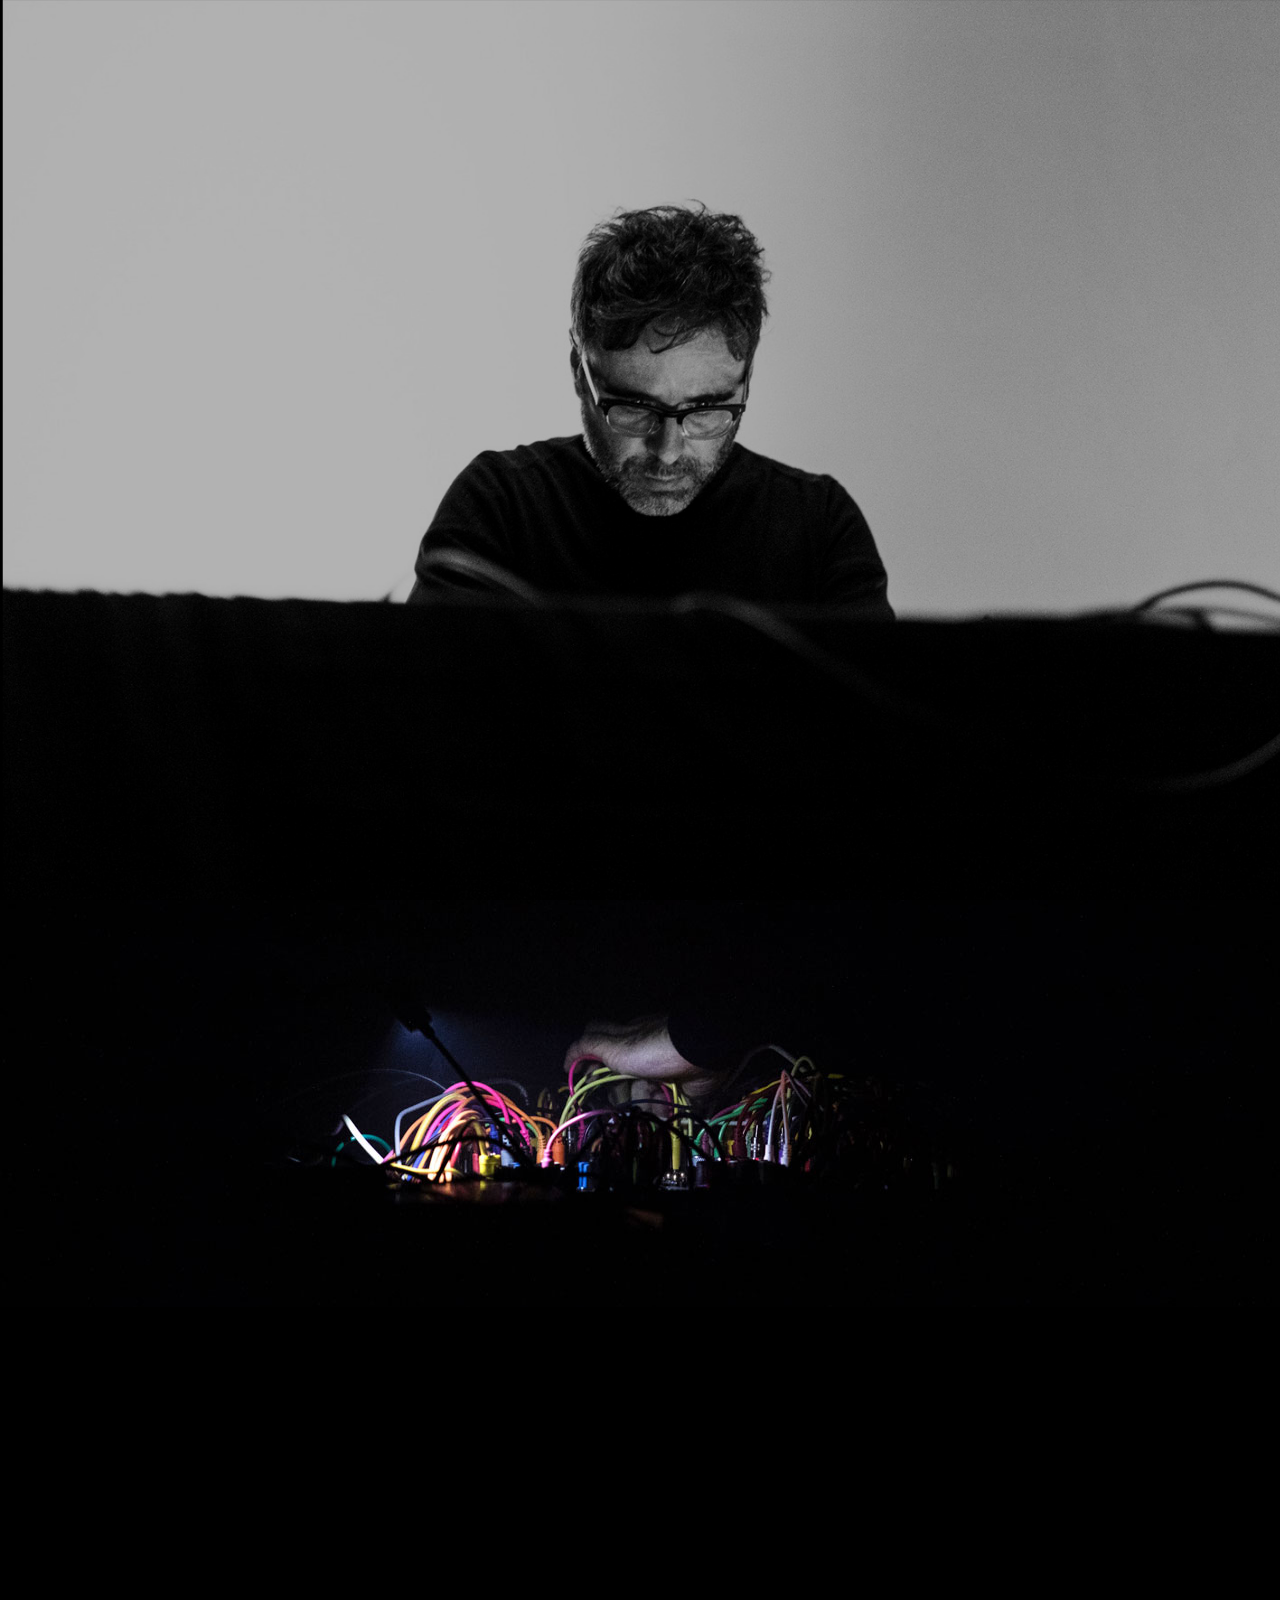
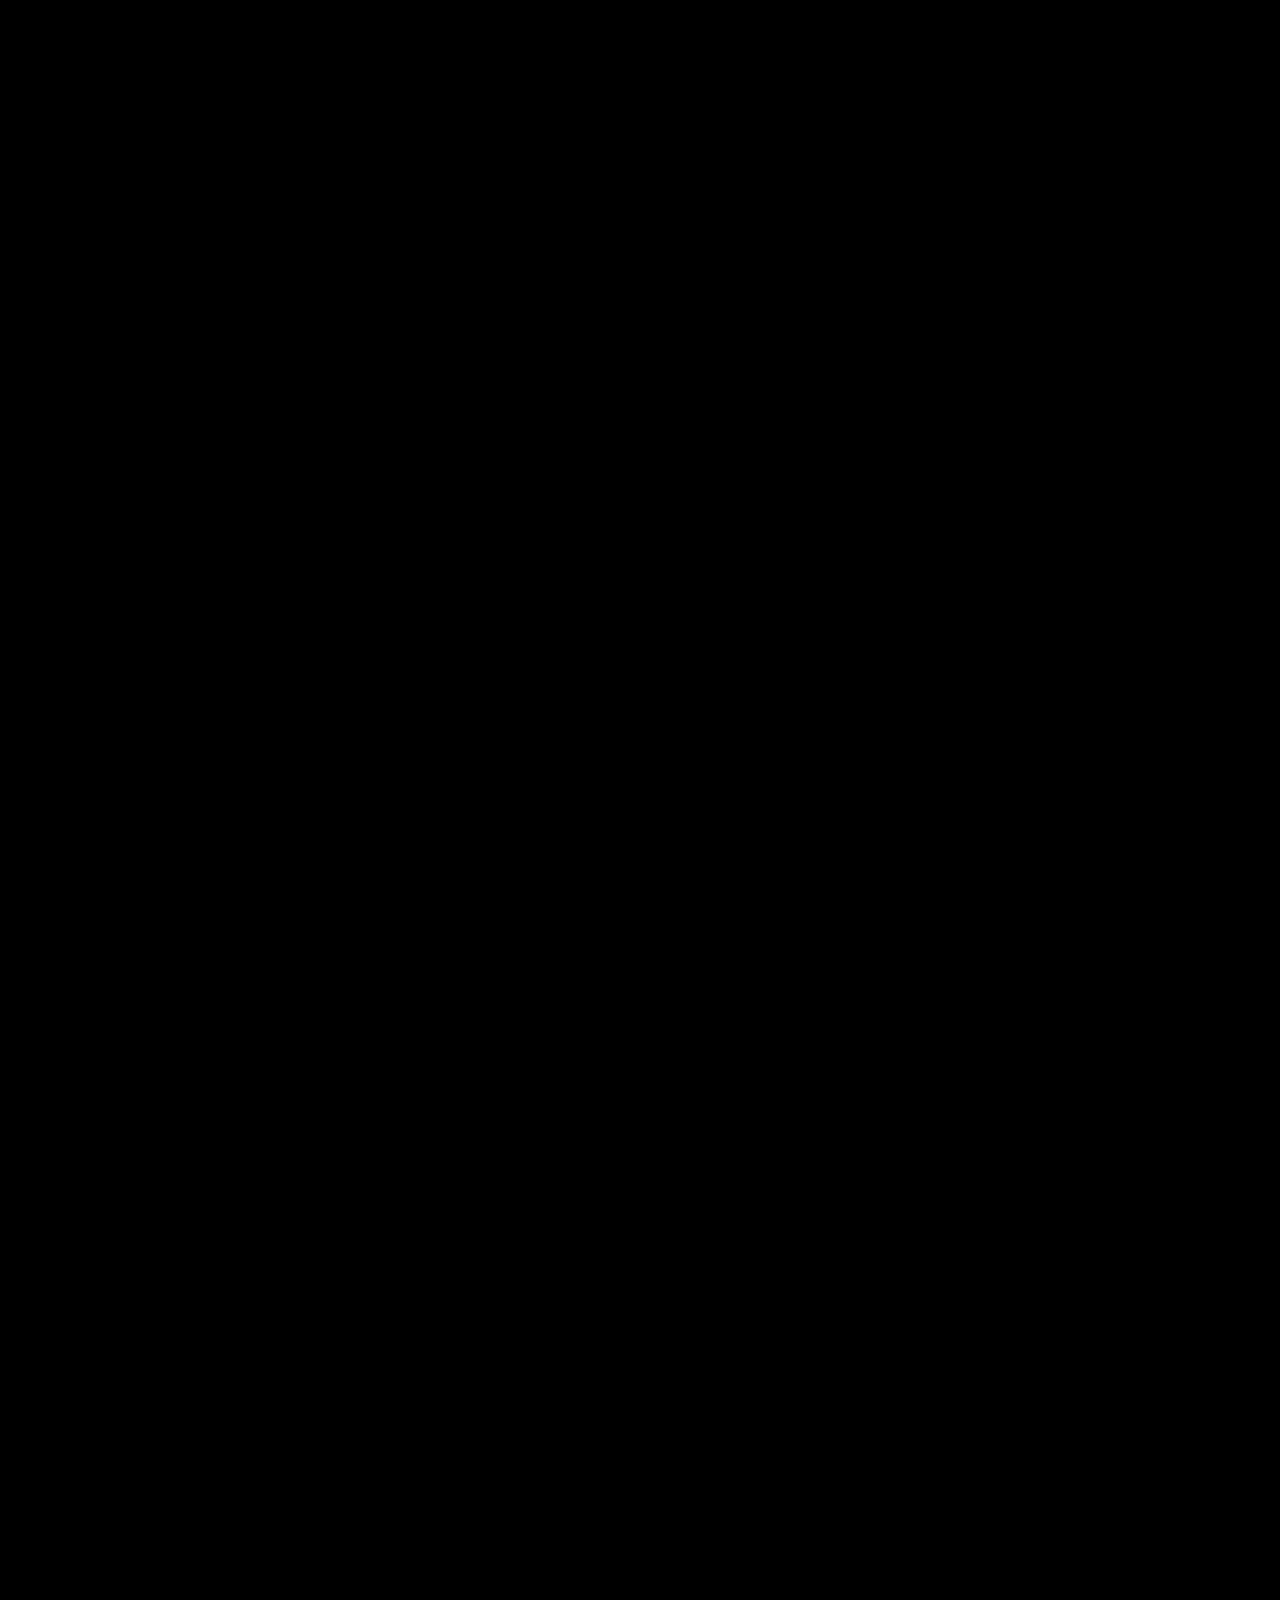
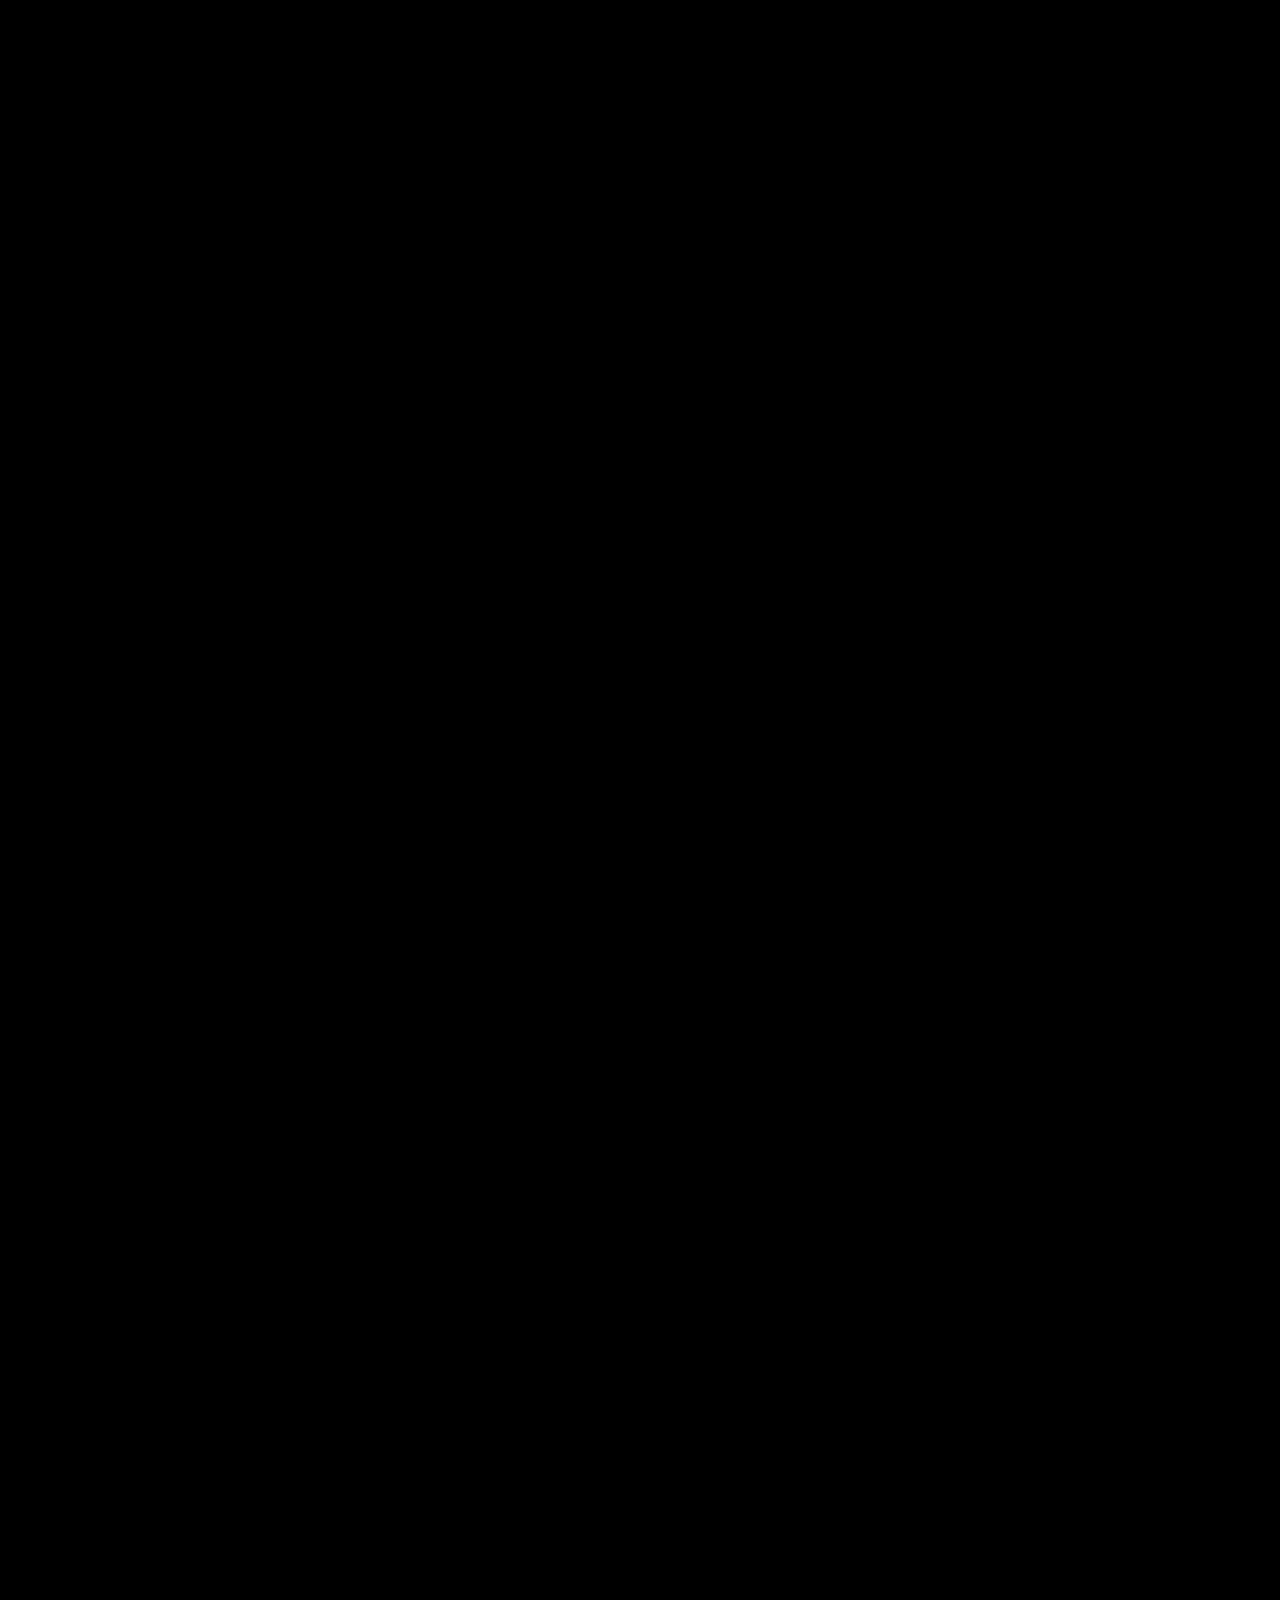
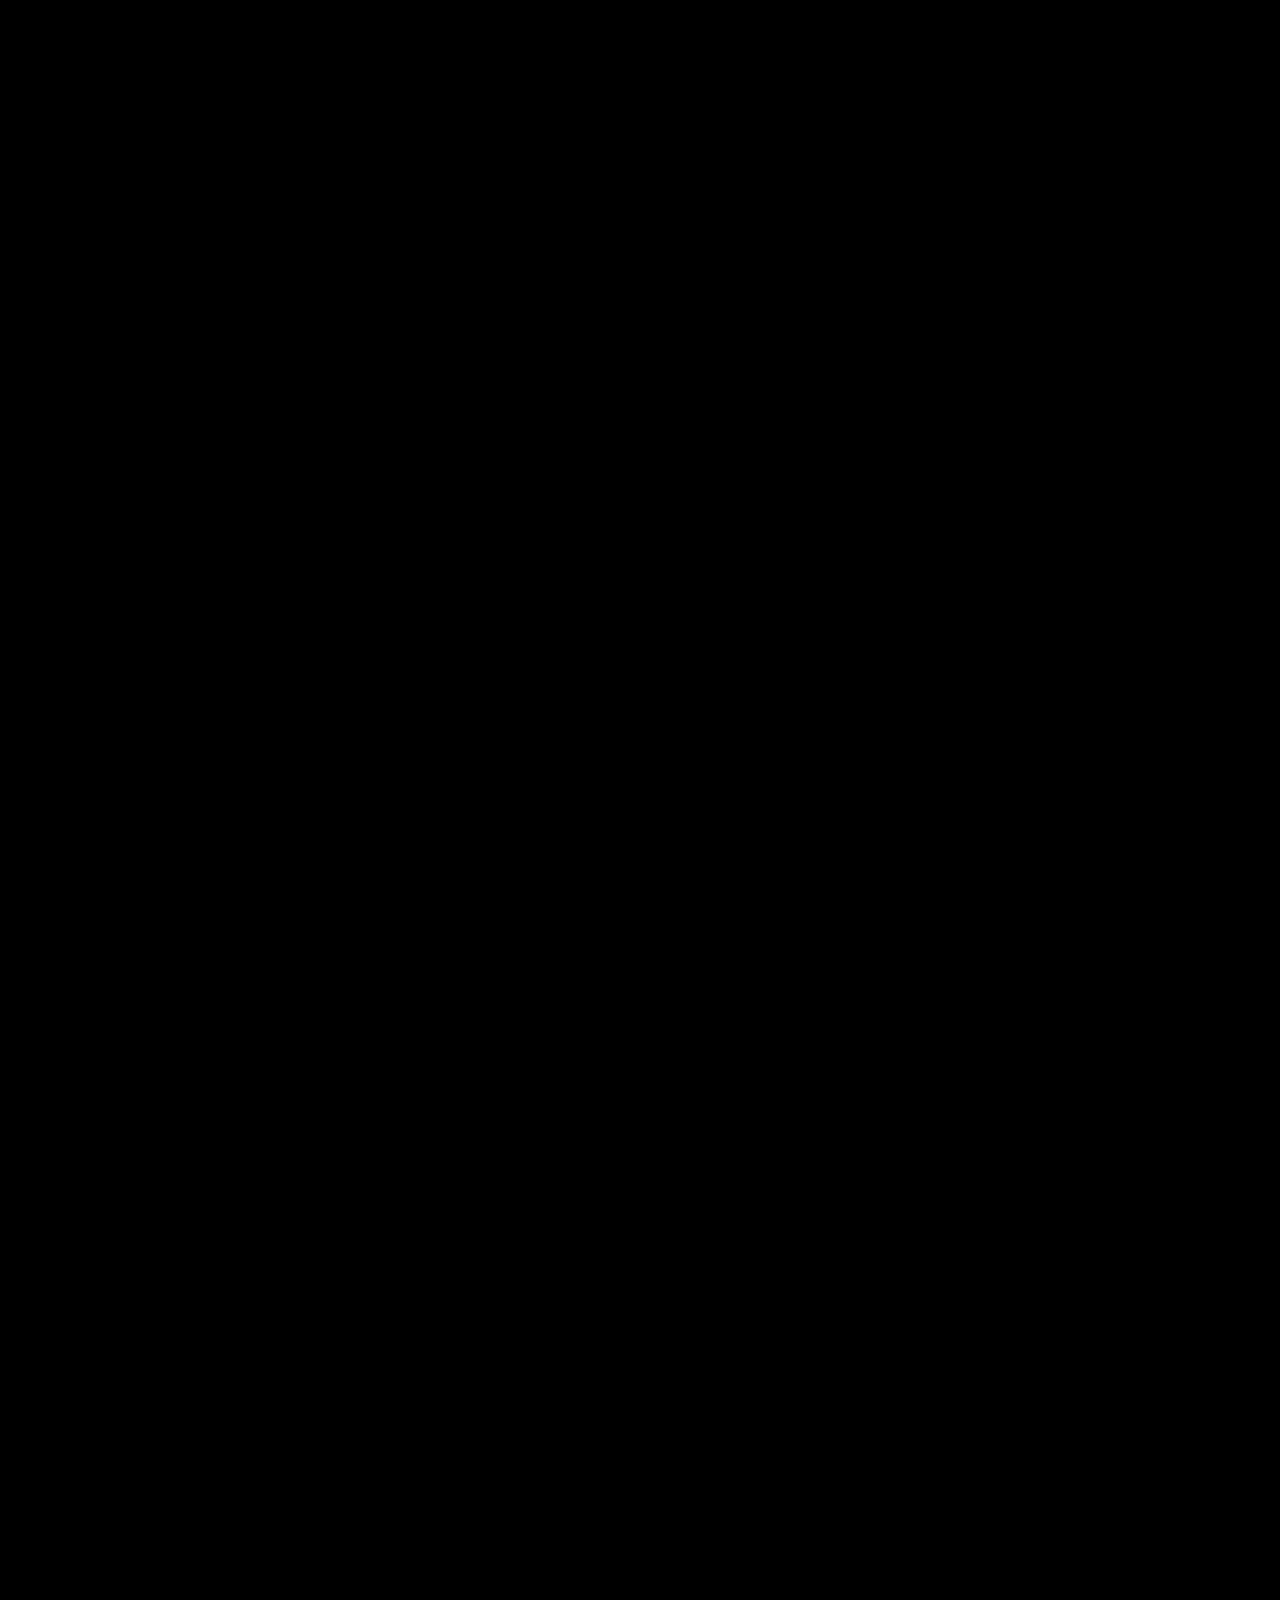
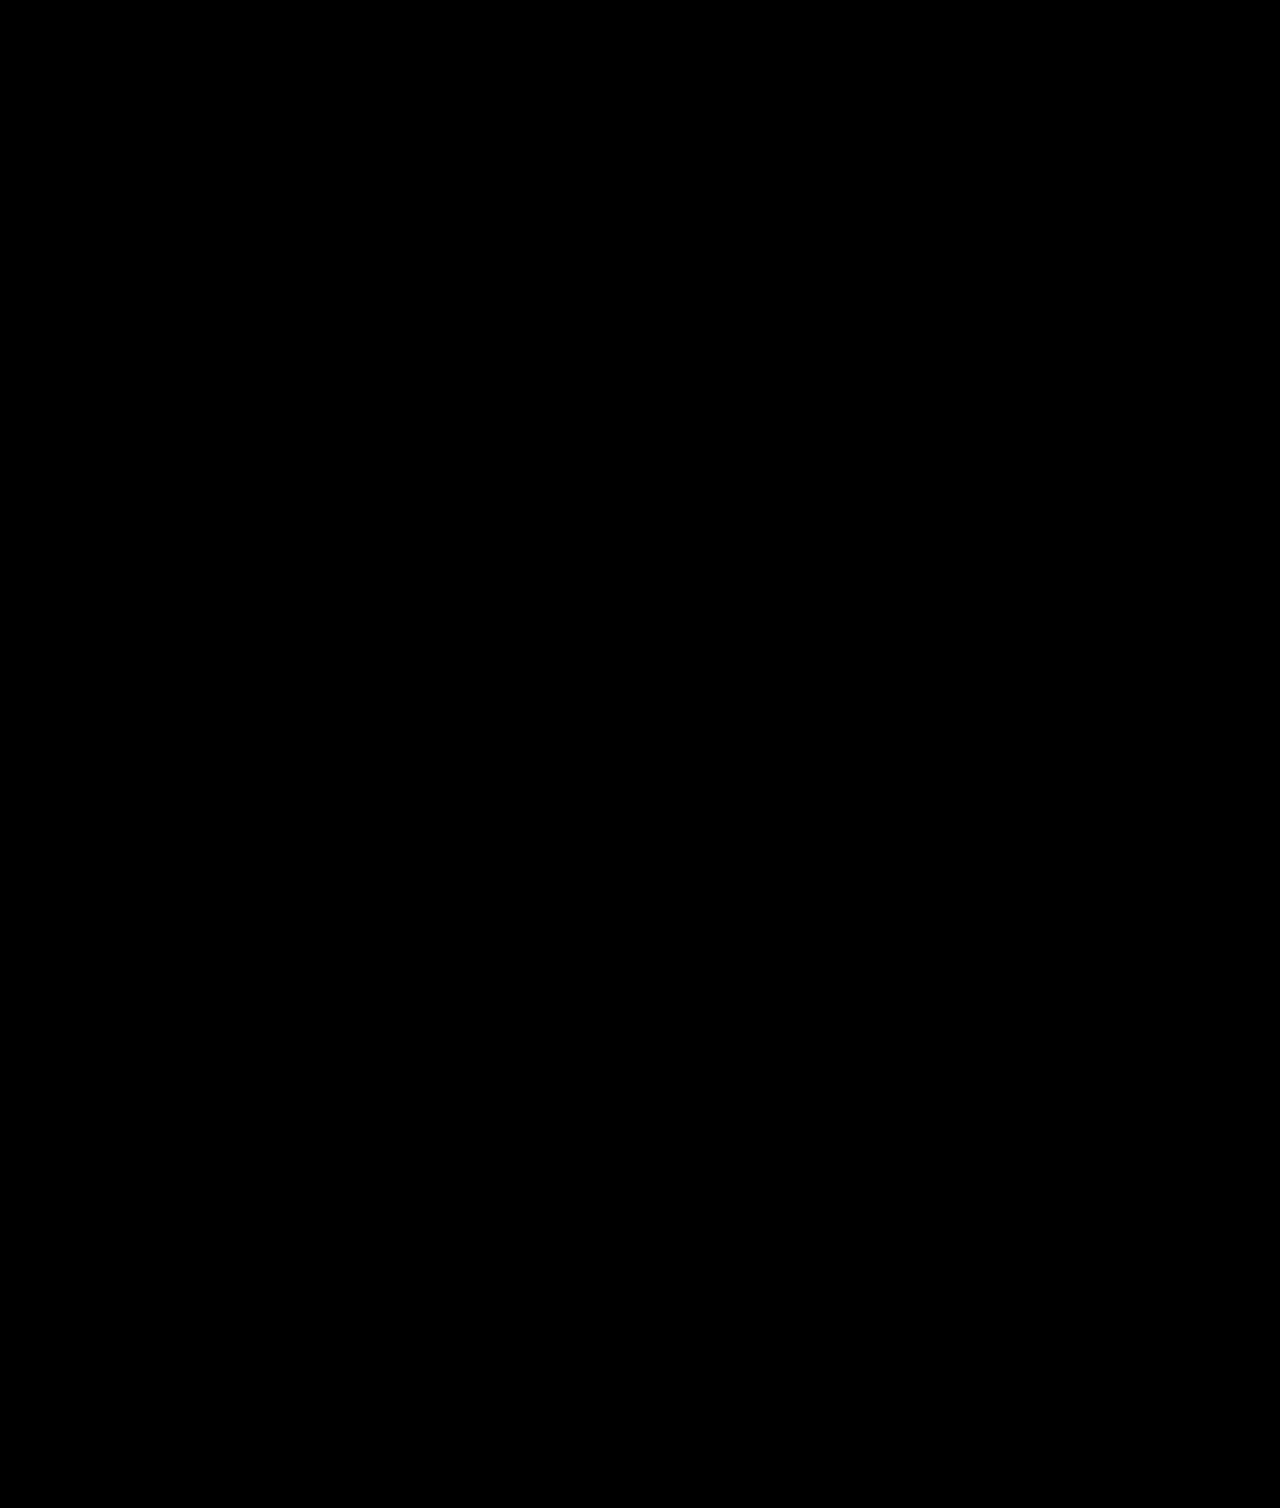
==== commit 7d80f42e: "Update index.html" ====
--- a/index.html
+++ b/index.html
@@ -251,6 +251,8 @@
           <br>
    
           <br>
+
+          <iframe width="100%" height="300" scrolling="no" frameborder="no" allow="autoplay" src="https://w.soundcloud.com/player/?url=https%3A//api.soundcloud.com/playlists/1882145495&color=%23b70000&auto_play=false&hide_related=false&show_comments=true&show_user=true&show_reposts=false&show_teaser=true&visual=true"></iframe><div style="font-size: 10px; color: #cccccc;line-break: anywhere;word-break: normal;overflow: hidden;white-space: nowrap;text-overflow: ellipsis; font-family: Interstate,Lucida Grande,Lucida Sans Unicode,Lucida Sans,Garuda,Verdana,Tahoma,sans-serif;font-weight: 100;"><a href="https://soundcloud.com/death_whistle" title="Death Whistle" target="_blank" style="color: #cccccc; text-decoration: none;"></a>  <a href="https://soundcloud.com/death_whistle/sets/music-for-films" title="Music for Films" target="_blank" style="color: #cccccc; text-decoration: none;"></a></div>
           
           </div></div>
 
@@ -291,7 +293,9 @@
           <br>
    
           <br>
-          
+          <br>
+
+          </div></div>
           </div></div>
  <div class="col-xs-6 col-centered col-min"><div class="content">
           
@@ -312,346 +316,6 @@
 			</div>	
 		</div>
 	</section>
-
-	<section id="fh5co-pricing" data-section="pricing">
-		<div class="container">
-			<div class="row">
-				<div class="col-md-12 section-heading text-center">
-					<h2 class="to-animate">Films</h2>
-					<div class="row">
-							<!--<div class="col-md-8 col-md-offset-2 subtext to-animate">
-							<p>Alter is a journey, an alteration of time that transits through spaces that sometimes are luminous, full of air and spirituality and sometimes are dark, broken and disturbing. Textures that can be touched, melodies that float and rhythms that trap you to an altered reality in which everything is possible.</p>
-						</div> -->
-					</div>
-				</div>
-			</div>
-		</div>
-		<div class="fh5co-project">
-			<div class="container">
-				<div class="row">
-					<div class="col-md-12 text-center">
-						<div class="row row-centered">
-
-							  <div class="col-xs-6 col-centered col-min"><div class="content">
-          <div class="composerTitle">
-          <h4>Unicorn Wars</h4>
-          </div>
-  
-           <div class="video embed-responsive embed-responsive-16by9">
-          <iframe width="560" height="315" src="https://www.youtube.com/embed/G_I23TmiHMc" frameborder="0" allow="accelerometer; autoplay; encrypted-media; gyroscope; picture-in-picture" allowfullscreen></iframe></div>
-          <br>
-   
-          <br>
-          <p><iframe width="100%" height="20" scrolling="no" frameborder="no" src="https://w.soundcloud.com/player/?url=https%3A//api.soundcloud.com/tracks/1363979659&amp;color=b3b3b3&amp;auto_play=false&amp;hide_related=false&amp;show_comments=false&amp;show_user=false&amp;show_reposts=false"></iframe></p>
-          <p><iframe width="100%" height="20" scrolling="no" frameborder="no" src="https://w.soundcloud.com/player/?url=https%3A//api.soundcloud.com/tracks/1363979671&amp;color=b3b3b3&amp;auto_play=false&amp;hide_related=false&amp;show_comments=false&amp;show_user=false&amp;show_reposts=false"></iframe></p>
-          </div></div>
- <div class="col-xs-6 col-centered col-min"><div class="content">
-          <div class="composerTitle">
-          <h4>Psiconauts, The Forgotten Children</h4>
-          </div>
-
-          <div class="video embed-responsive embed-responsive-16by9">
-          <iframe width="560" height="315" src="https://www.youtube.com/embed/-ZUYNdENXwo?si=RQA7SQ9UQK80ZR-A" frameborder="0" allow="accelerometer; autoplay; encrypted-media; gyroscope; picture-in-picture" allowfullscreen></iframe></div>
-          <br>
-          <br>
-           <p><iframe width="100%" height="20" scrolling="no" frameborder="no" src="https://w.soundcloud.com/player/?url=https%3A//api.soundcloud.com/tracks/264920124&amp;color=b3b3b3&amp;auto_play=false&amp;hide_related=false&amp;show_comments=false&amp;show_user=false&amp;show_reposts=false"></iframe></p>
-          
-          <p><iframe width="100%" height="20" scrolling="no" frameborder="no" src="https://w.soundcloud.com/player/?url=https%3A//api.soundcloud.com/tracks/264920111&amp;color=b3b3b3&amp;auto_play=false&amp;hide_related=false&amp;show_comments=false&amp;show_user=false&amp;show_reposts=false"></iframe></p>
-          </div></div>
-
-        
-  
-      <br>
-      
-
-        <div class="col-xs-6 col-centered col-min"><div class="content">
-          <div class="composerTitle">
-          <h4>Homeless Home</h4>
-          </div>
-  
-           <div class="video embed-responsive embed-responsive-16by9">
-          <iframe width="560" height="315" src="https://www.youtube.com/embed/WP7FpzFzyf4" frameborder="0" allow="accelerometer; autoplay; encrypted-media; gyroscope; picture-in-picture" allowfullscreen></iframe></div>
-          <br>
-   
-          <br>
-          <p><iframe width="100%" height="20" scrolling="no" frameborder="no" src="https://w.soundcloud.com/player/?url=https%3A//api.soundcloud.com/tracks/1363977814&amp;color=d3d3d3&amp;auto_play=false&amp;hide_related=false&amp;show_comments=false&amp;show_user=false&amp;show_reposts=false"></iframe></p>
-          <p><iframe width="100%" height="20" scrolling="no" frameborder="no" src="https://w.soundcloud.com/player/?url=https%3A//api.soundcloud.com/tracks/1363977805&amp;color=d3d3d3&amp;auto_play=false&amp;hide_related=false&amp;show_comments=false&amp;show_user=false&amp;show_reposts=false"></iframe></p>
-          </div></div>
- <div class="col-xs-6 col-centered col-min"><div class="content">
-          <div class="composerTitle">
-          <h4>Decorado</h4>
-          </div>
-
-           <div class="video embed-responsive embed-responsive-16by9">
-          <iframe width="560" height="315" src="https://www.youtube.com/embed/WqYhWczkmMY?si=FQA4RbA116pyEn23" frameborder="0" allow="accelerometer; autoplay; encrypted-media; gyroscope; picture-in-picture" allowfullscreen></iframe></div>
-          <br>
-          <br>
-          <p><iframe width="100%" height="20" scrolling="no" frameborder="no" src="https://w.soundcloud.com/player/?url=https%3A//api.soundcloud.com/tracks/264862798&amp;color=d3d3d3&amp;auto_play=false&amp;hide_related=false&amp;show_comments=false&amp;show_user=false&amp;show_reposts=false"></iframe></p>
-          <p><iframe width="100%" height="20" scrolling="no" frameborder="no" src="https://w.soundcloud.com/player/?url=https%3A//api.soundcloud.com/tracks/264865659&amp;color=d3d3d3&amp;auto_play=false&amp;hide_related=false&amp;show_comments=false&amp;show_user=false&amp;show_reposts=false"></iframe></p>
-          </div></div>
-
-        
-  
-      <br>
-
-       
- <div class="col-xs-6 col-centered col-min"><div class="content">
-          <div class="composerTitle">
-          <h4>Soy Una Tumba</h4>
-          </div>
-          <div class="video embed-responsive embed-responsive-16by9">
-          <iframe width="560" height="315" src="https://www.youtube.com/embed/7dktYaPhCD0?si=VfnuWjxFiij_xn3z" frameborder="0" allow="accelerometer; autoplay; encrypted-media; gyroscope; picture-in-picture" allowfullscreen></iframe></div>
-           <br>
-
-
-          <p><iframe width="100%" height="20" scrolling="no" frameborder="no" src="https://w.soundcloud.com/player/?url=https%3A//api.soundcloud.com/tracks/1363982173&amp;color=b3b3b3&amp;auto_play=false&amp;hide_related=false&amp;show_comments=false&amp;show_user=false&amp;show_reposts=false"></iframe></p>
-
-          <p><iframe width="100%" height="20" scrolling="no" frameborder="no" src="https://w.soundcloud.com/player/?url=https%3A//api.soundcloud.com/tracks/1363982188&amp;color=b3b3b3&amp;auto_play=false&amp;hide_related=false&amp;show_comments=false&amp;show_user=false&amp;show_reposts=false"></iframe></p>
-          </div></div>
- <div class="col-xs-6 col-centered col-min"><div class="content">
-          <div class="composerTitle">
-          <h4>Unicorn Blood</h4>
-          </div>
-          <div class="video embed-responsive embed-responsive-16by9">
-          <iframe width="560" height="315" src="https://www.youtube.com/embed/oyO8Om-csKk" frameborder="0" allowfullscreen></iframe></div>
-          <br>
-       
-          <p><iframe width="100%" height="20" scrolling="no" frameborder="no" src="https://w.soundcloud.com/player/?url=https%3A//api.soundcloud.com/tracks/264923447&amp;color=b3b3b3&amp;auto_play=false&amp;hide_related=false&amp;show_comments=false&amp;show_user=false&amp;show_reposts=false"></iframe></p>
-      
-          <p><iframe width="100%" height="20" scrolling="no" frameborder="no" src="https://w.soundcloud.com/player/?url=https%3A//api.soundcloud.com/tracks/264923445&amp;color=b3b3b3&amp;auto_play=false&amp;hide_related=false&amp;show_comments=false&amp;show_user=false&amp;show_reposts=false"></iframe></p></div></div>
-       
-      <br>
-
-					
-					</div>
-					
-				</div>
-			</div>	
-		</div>
-	</section>
-
-	
-	<!--<section id="fh5co-pricing" data-section="pricing">
-		<div class="fh5co-pricing">
-			<div class="container">
-				<div class="row">
-					<div class="col-md-12 section-heading text-center">
-						<h2 class="to-animate">Plans Built For Every One</h2>
-						<div class="row">
-							<div class="col-md-8 col-md-offset-2 subtext">
-								<h3 class="to-animate">Far far away, behind the word mountains, far from the countries Vokalia and Consonantia, there live the blind texts. Separated they live in Bookmarksgrove. </h3>
-							</div>
-						</div>
-					</div>
-				</div>
-
-				<div class="row">
-					<div class="col-md-3 col-sm-6">
-						<div class="price-box to-animate">
-							<h2 class="pricing-plan">Starter</h2>
-							<div class="price"><sup class="currency">$</sup>7<small>/mo</small></div>
-							<p>Basic customer support for small business</p>
-							<hr>
-							<ul class="pricing-info">
-								<li>10 projects</li>
-								<li>20 Pages</li>
-								<li>20 Emails</li>
-								<li>100 Images</li>
-							</ul>
-							<p><a href="#" class="btn btn-primary">Read More</a></p>
-						</div>
-					</div>
-					<div class="col-md-3 col-sm-6">
-						<div class="price-box to-animate">
-							<h2 class="pricing-plan">Regular</h2>
-							<div class="price"><sup class="currency">$</sup>19<small>/mo</small></div>
-							<p>Basic customer support for small business</p>
-							<hr>
-							<ul class="pricing-info">
-								<li>15 projects</li>
-								<li>40 Pages</li>
-								<li>40 Emails</li>
-								<li>200 Images</li>
-							</ul>
-							<p><a href="#" class="btn btn-primary">Read More</a></p>
-						</div>
-					</div>
-					<div class="clearfix visible-sm-block"></div>
-					<div class="col-md-3 col-sm-6 to-animate">
-						<div class="price-box popular">
-							<div class="popular-text">Best value</div>
-							<h2 class="pricing-plan">Plus</h2>
-							<div class="price"><sup class="currency">$</sup>79<small>/mo</small></div>
-							<p>Basic customer support for small business</p>
-							<hr>
-							<ul class="pricing-info">
-								<li>Unlimitted projects</li>
-								<li>100 Pages</li>
-								<li>100 Emails</li>
-								<li>700 Images</li>
-							</ul>
-							<p><a href="#" class="btn btn-primary">Read More</a></p>
-						</div>
-					</div>
-					<div class="col-md-3 col-sm-6">
-						<div class="price-box to-animate">
-							<h2 class="pricing-plan">Enterprise</h2>
-							<div class="price"><sup class="currency">$</sup>125<small>/mo</small></div>
-							<p>Basic customer support for small business</p>
-							<hr>
-							<ul class="pricing-info">
-								<li>Unlimitted projects</li>
-								<li>Unlimitted Pages</li>
-								<li>Unlimitted Emails</li>
-								<li>Unlimitted Images</li>
-							</ul>
-							<p><a href="#" class="btn btn-primary">Read More</a></p>
-						</div>
-					</div>
-				</div>
-
-				<div class="row">
-					<div class="col-md-6 col-md-offset-3 col-md-push-3 to-animate">
-						<p>Far far away, behind the word mountains, far from the countries Vokalia and Consonantia, there live the blind texts. Far far away, behind the word mountains, far from the countries Vokalia and Consonantia, there live the blind texts. Separated they live in Bookmarksgrove right at the coast of the Semantics, a large language ocean. Far far away, behind the word mountains, far from the countries Vokalia and Consonantia, there live the blind texts. Separated they live in Bookmarksgrove right at the coast of the Semantics, a large language ocean</p>
-						<p>Far far away, behind the word mountains, far from the countries Vokalia and Consonantia, there live the blind texts. Far far away, behind the word mountains, far from the countries Vokalia and Consonantia, there live the blind texts. Separated they live in Bookmarksgrove right at the coast of the Semantics, a large language ocean. Far far away, behind the word mountains, far from the countries Vokalia and Consonantia, there live the blind texts. Separated they live in Bookmarksgrove right at the coast of the Semantics, a large language ocean.</p>
-					</div>
-				</div>
-
-			</div>
-		</div>
-	</section>	
-
-	<section id="fh5co-team" data-section="team">
-		<div class="fh5co-team">
-			<div class="container">
-				<div class="row">
-					<div class="col-md-12 section-heading text-center">
-						<h2 class="to-animate">Our Staff</h2>
-						<div class="row">
-							<div class="col-md-8 col-md-offset-2 subtext">
-								<h3 class="to-animate">Far far away, behind the word mountains, far from the countries Vokalia and Consonantia, there live the blind texts. Separated they live in Bookmarksgrove. </h3>
-							</div>
-						</div>
-					</div>
-				</div>
-				<div class="row">
-					<div class="col-md-4">
-						<div class="team-box text-center to-animate-2">
-							<div class="user"><img class="img-reponsive" src="images/user-1.jpg" alt="Roger Garfield"></div>
-							<h3>Roger Garfield</h3>
-							<span class="position">Co-Founder, Lead Developer</span>
-							<p>Far far away, behind the word mountains, far from the countries Vokalia and Consonantia, there live the blind texts. Separated they live in Bookmarksgrove right at the coast of the Semantics, a large language ocean.</p>
-							<ul class="social-media">
-								<li><a href="#" class="facebook"><i class="icon-facebook"></i></a></li>
-								<li><a href="#" class="twitter"><i class="icon-twitter"></i></a></li>
-								<li><a href="#" class="dribbble"><i class="icon-dribbble"></i></a></li>
-								<li><a href="#" class="codepen"><i class="icon-codepen"></i></a></li>
-								<li><a href="#" class="github"><i class="icon-github-alt"></i></a></li>
-							</ul>
-						</div>
-					</div>
-
-					<div class="col-md-4">
-						<div class="team-box text-center to-animate-2">
-							<div class="user"><img class="img-reponsive" src="images/user-2.jpg" alt="Roger Garfield"></div>
-							<h3>Kevin Steve</h3>
-							<span class="position">Co-Founder, Product Designer</span>
-							<p>Far far away, behind the word mountains, far from the countries Vokalia and Consonantia, there live the blind texts. Separated they live in Bookmarksgrove right at the coast of the Semantics, a large language ocean.</p>
-							<ul class="social-media">
-								<li><a href="#" class="facebook"><i class="icon-facebook"></i></a></li>
-								<li><a href="#" class="twitter"><i class="icon-twitter"></i></a></li>
-								<li><a href="#" class="dribbble"><i class="icon-dribbble"></i></a></li>
-								<li><a href="#" class="codepen"><i class="icon-codepen"></i></a></li>
-								<li><a href="#" class="github"><i class="icon-github-alt"></i></a></li>
-							</ul>
-						</div>
-					</div>
-
-					<div class="col-md-4">
-						<div class="team-box text-center to-animate-2">
-							<div class="user"><img class="img-reponsive" src="images/user-3.jpg" alt="Roger Garfield"></div>
-							<h3>Ross Standford</h3>
-							<span class="position">Full Stack Developer</span>
-							<p>Far far away, behind the word mountains, far from the countries Vokalia and Consonantia, there live the blind texts. Separated they live in Bookmarksgrove right at the coast of the Semantics, a large language ocean.</p>
-							<ul class="social-media">
-								<li><a href="#" class="facebook"><i class="icon-facebook"></i></a></li>
-								<li><a href="#" class="twitter"><i class="icon-twitter"></i></a></li>
-								<li><a href="#" class="dribbble"><i class="icon-dribbble"></i></a></li>
-								<li><a href="#" class="codepen"><i class="icon-codepen"></i></a></li>
-								<li><a href="#" class="github"><i class="icon-github-alt"></i></a></li>
-							</ul>
-						</div>
-					</div>
-				</div>
-			</div>
-		</div>
-	</section>-->	
-
-	<!--<div class="getting-started getting-started-1">
-		<div class="getting-grid" style="background-image:  url(images/Boiro2.jpg);">
-			<div class="desc text-left">
-				<h2>Bio</h2>
-				<p>Víctor García is a sound designer and audiovisual explorer whose steps have been mutating over the years until they have solidified into his most personal project so far: the stunning electronics of Death Whistle.  His compositional career has focused in the last decade on the composition of soundtracks, for video games and celebrated film works such as "Decorado", "Psiconautas, los niños olvidados" or "Sangre de Unicornio", pieces with two Goyas among his multiple awards. With Death Whistle, Víctor García transfers the powerful and cinematic aura of his works to the stage through soundscapes, noise and piercing melodies that envelop the viewer in a disarming, immersive, fugitive and irresolvable experience between the oneiric and the mundane. This trajectory has its most recent chapter with the release of their first album "Alter" on the Hedonic Reversal label.  </p>
-				 <p class = "lead"><div class="mail"><a href="mailto:mydeathwhistle@gmail.com"><h4>mydeathwhistle@gmail.com<h4></a></p></div>
-				
-			</div>
-		</div>
-	</div>
--->	
-
-
-	<!--<div id="fh5co-footer" role="contentinfo">
-		<div class="container">
-			<div class="row">
-				<div class="col-md-4 to-animate">
-					<h3 class="section-title">About Us</h3>
-					<p>Far far away, behind the word mountains, far from the countries Vokalia and Consonantia, there live the blind texts. Separated they live in Bookmarksgrove right at the coast of the Semantics.</p>
-					<p class="copy-right">&copy; 2015 Twist Free Template. <br>All Rights Reserved. <br>
-						Designed by <a href="http://freehtml5.co/" target="_blank">FREEHTML5.co</a>
-						Demo Images: <a href="http://unsplash.com/" target="_blank">Unsplash</a>
-					</p>
-				</div>
-
-				<div class="col-md-4 to-animate">
-					<h3 class="section-title">Our Address</h3>
-					<ul class="contact-info">
-						<li><i class="icon-map-marker"></i>198 West 21th Street, Suite 721 New York NY 10016</li>
-						<li><i class="icon-phone"></i>+ 1235 2355 98</li>
-						<li><i class="icon-envelope"></i><a href="#">info@yoursite.com</a></li>
-						<li><i class="icon-globe2"></i><a href="#">www.yoursite.com</a></li>
-					</ul>
-					<h3 class="section-title">Connect with Us</h3>
-					<ul class="social-media">
-						<li><a href="#" class="facebook"><i class="icon-facebook"></i></a></li>
-						<li><a href="#" class="twitter"><i class="icon-twitter"></i></a></li>
-						<li><a href="#" class="dribbble"><i class="icon-dribbble"></i></a></li>
-						<li><a href="#" class="github"><i class="icon-github-alt"></i></a></li>
-					</ul>
-				</div>
-				<div class="col-md-4 to-animate">
-					<h3 class="section-title">Drop us a line</h3>
-					<form class="contact-form">
-						<div class="form-group">
-							<label for="name" class="sr-only">Name</label>
-							<input type="name" class="form-control" id="name" placeholder="Name">
-						</div>
-						<div class="form-group">
-							<label for="email" class="sr-only">Email</label>
-							<input type="email" class="form-control" id="email" placeholder="Email">
-						</div>
-						<div class="form-group">
-							<label for="message" class="sr-only">Message</label>
-							<textarea class="form-control" id="message" rows="7" placeholder="Message"></textarea>
-						</div>
-						<div class="form-group">
-							<input type="submit" id="btn-submit" class="btn btn-send-message btn-md" value="Send Message">
-						</div>
-					</form>
-				</div>
-			</div>
-		</div>
-	</div>-->
-	<!-- <div id="map" class="fh5co-map"></div> -->
 
 	
 	<!-- jQuery -->
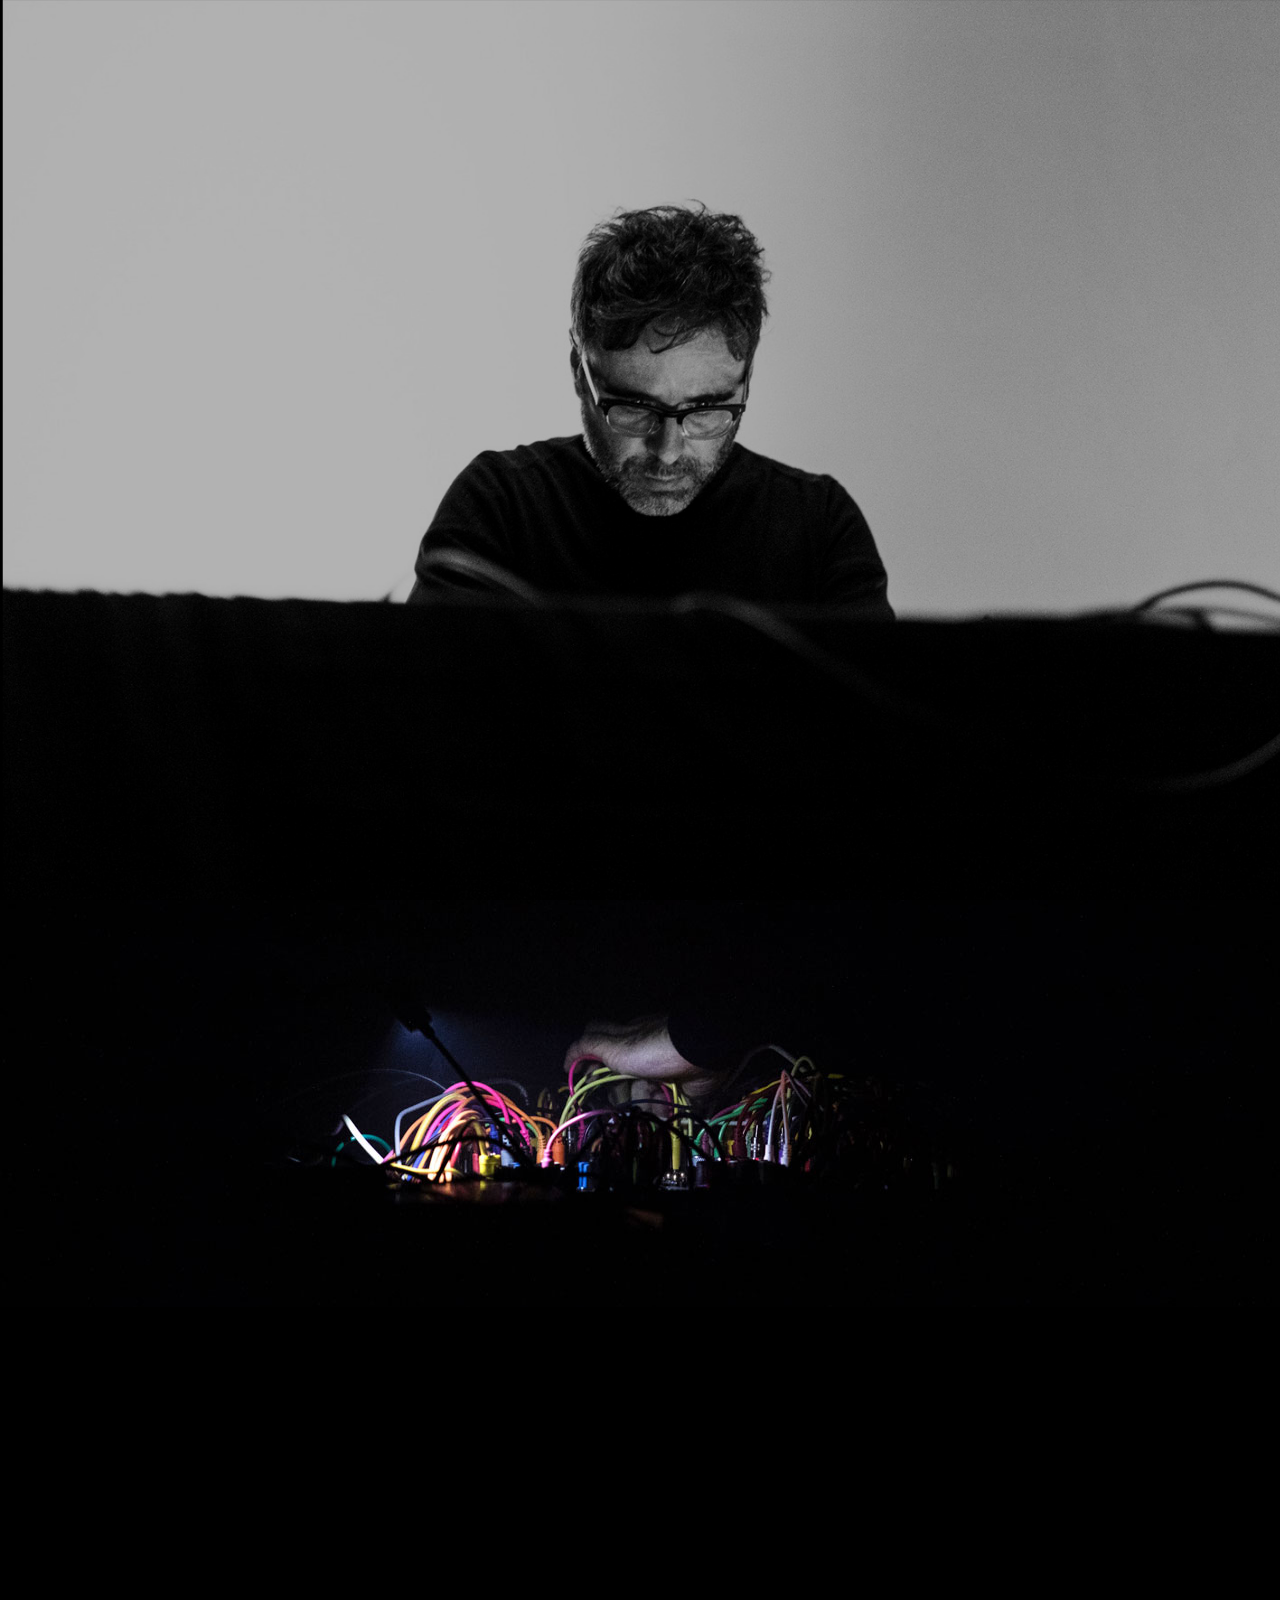
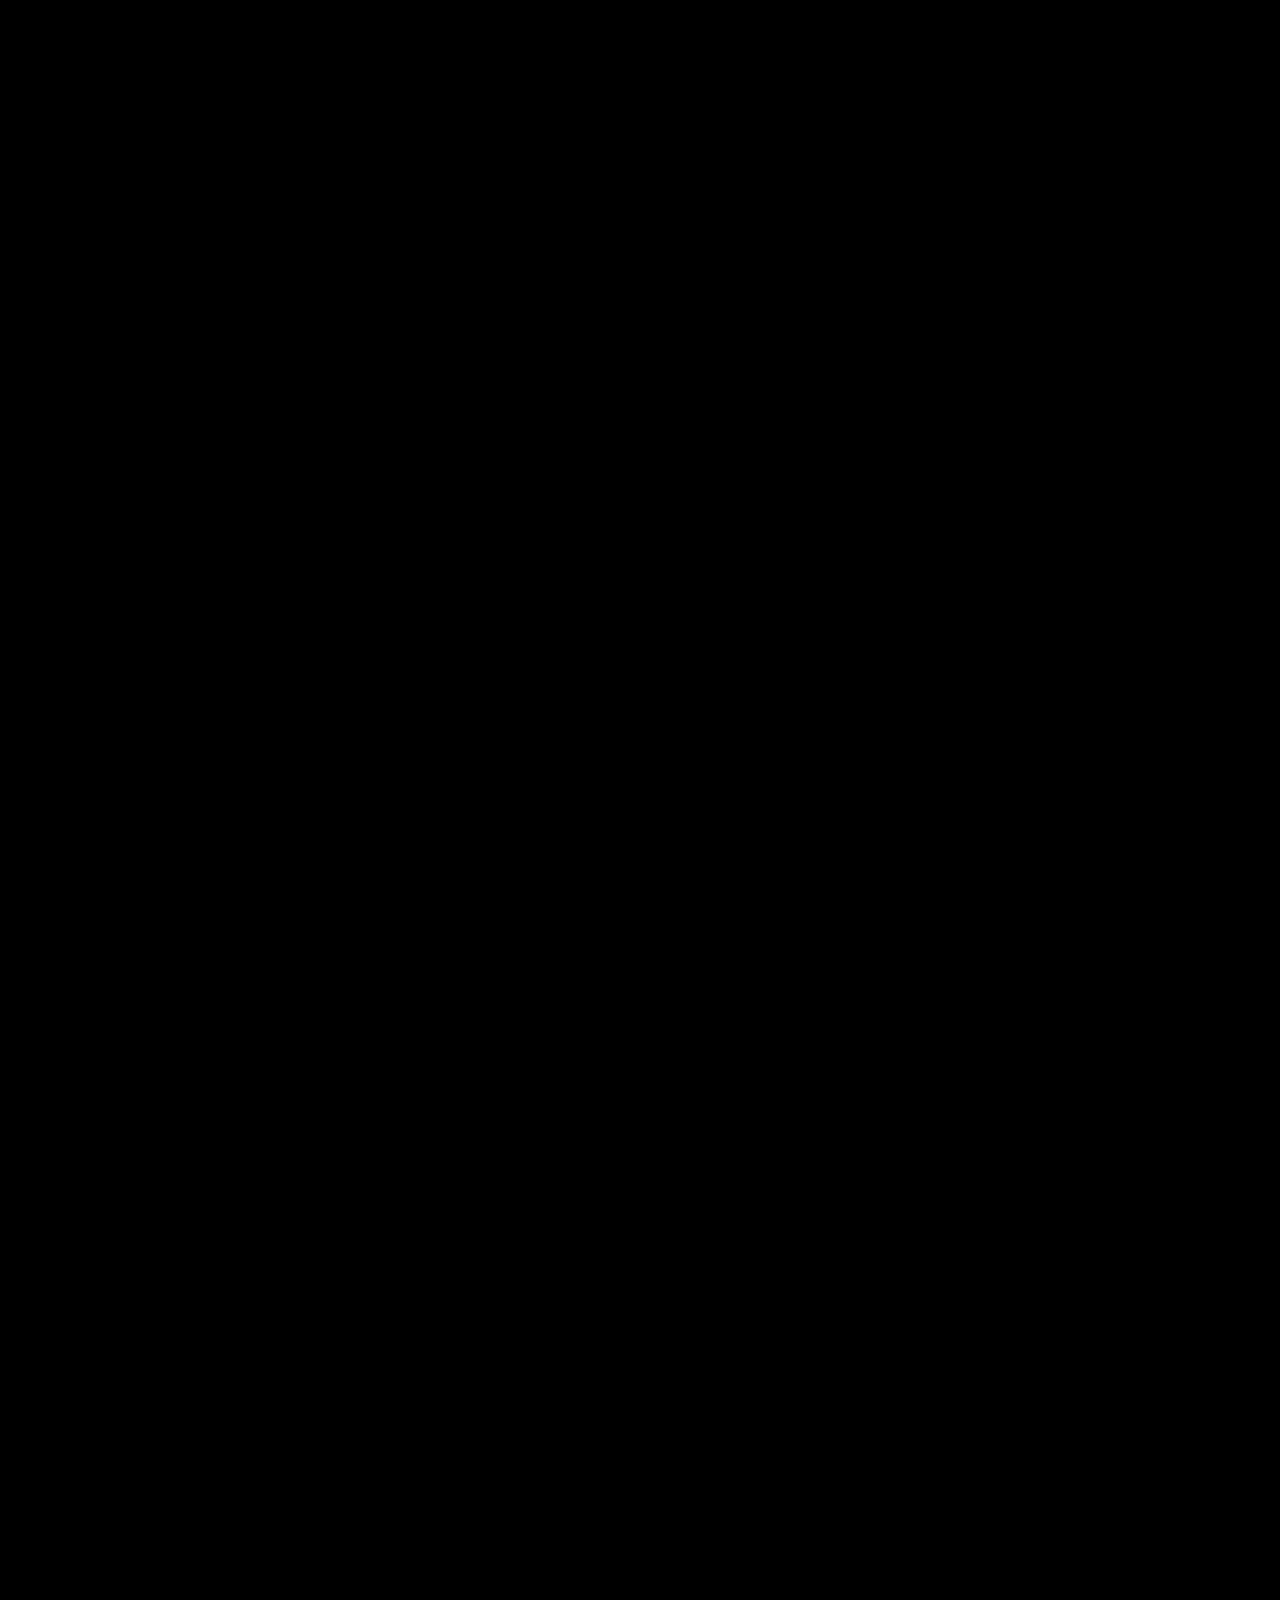
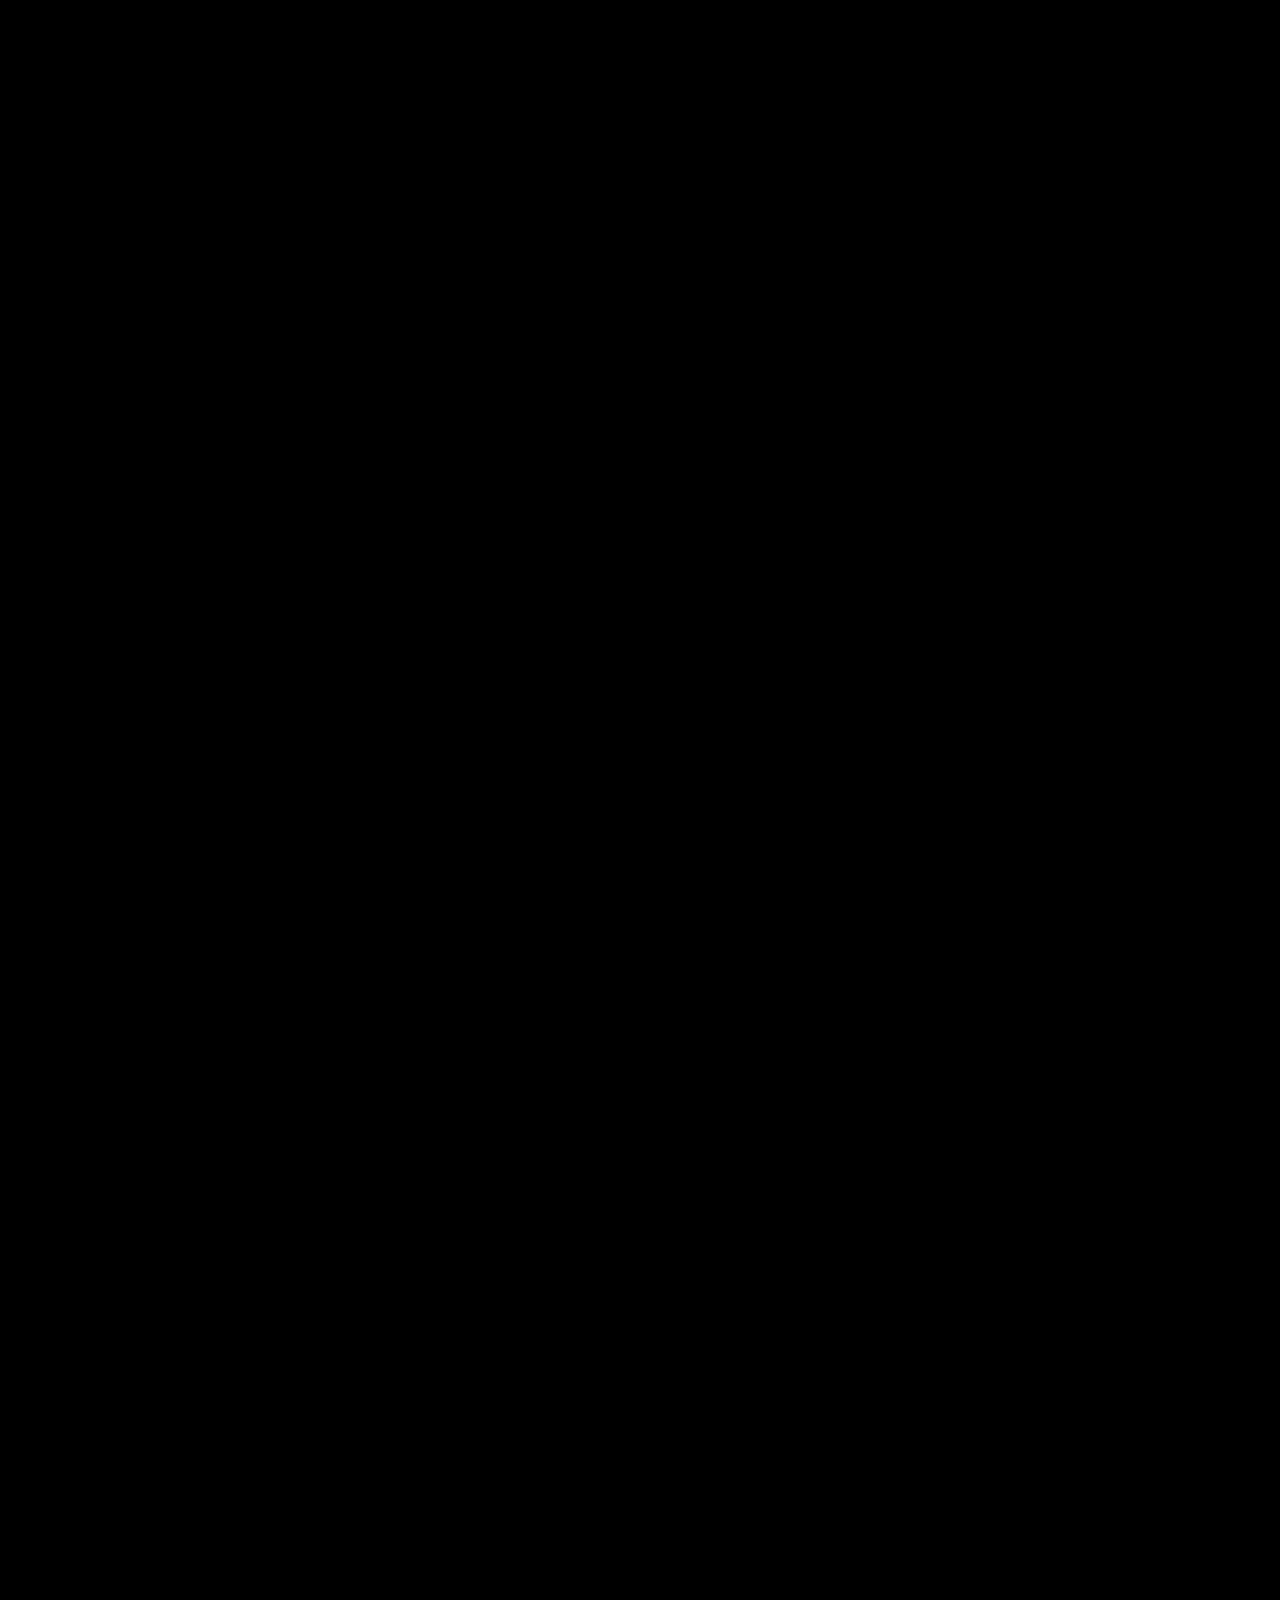
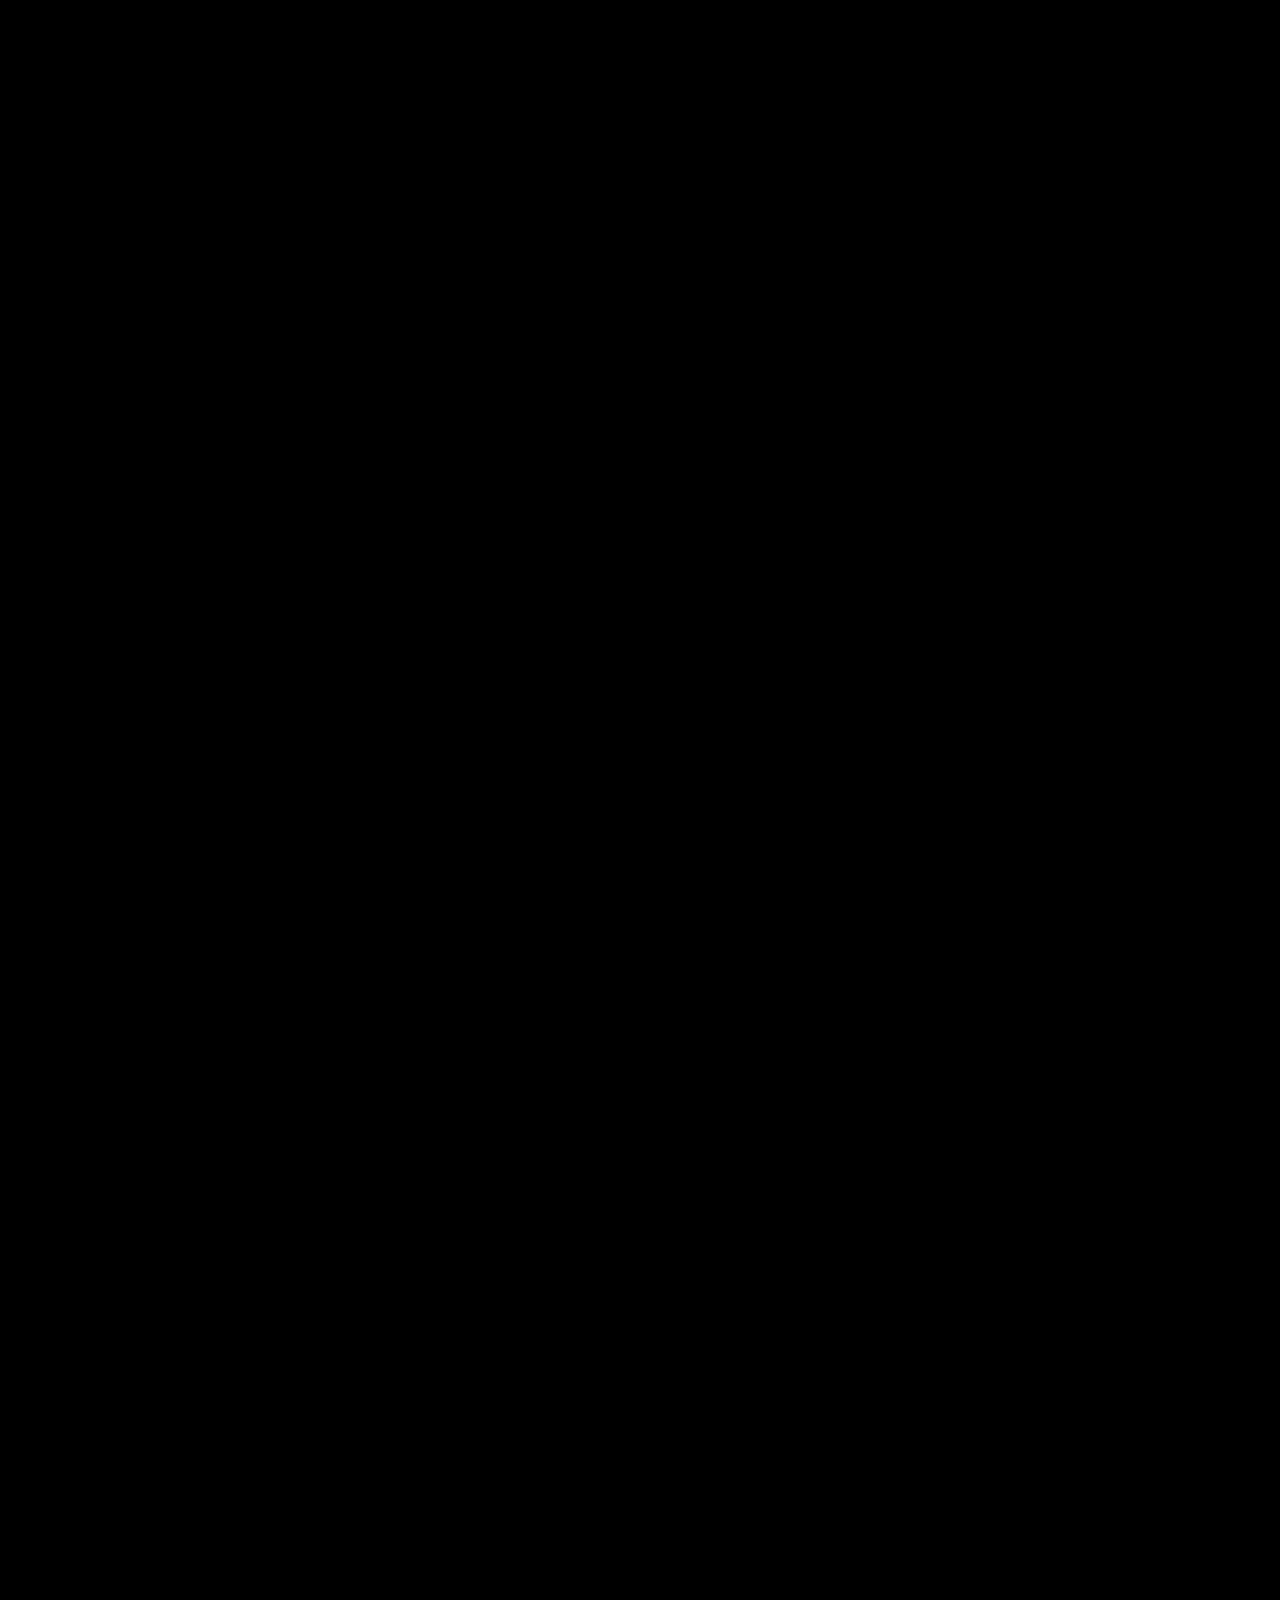
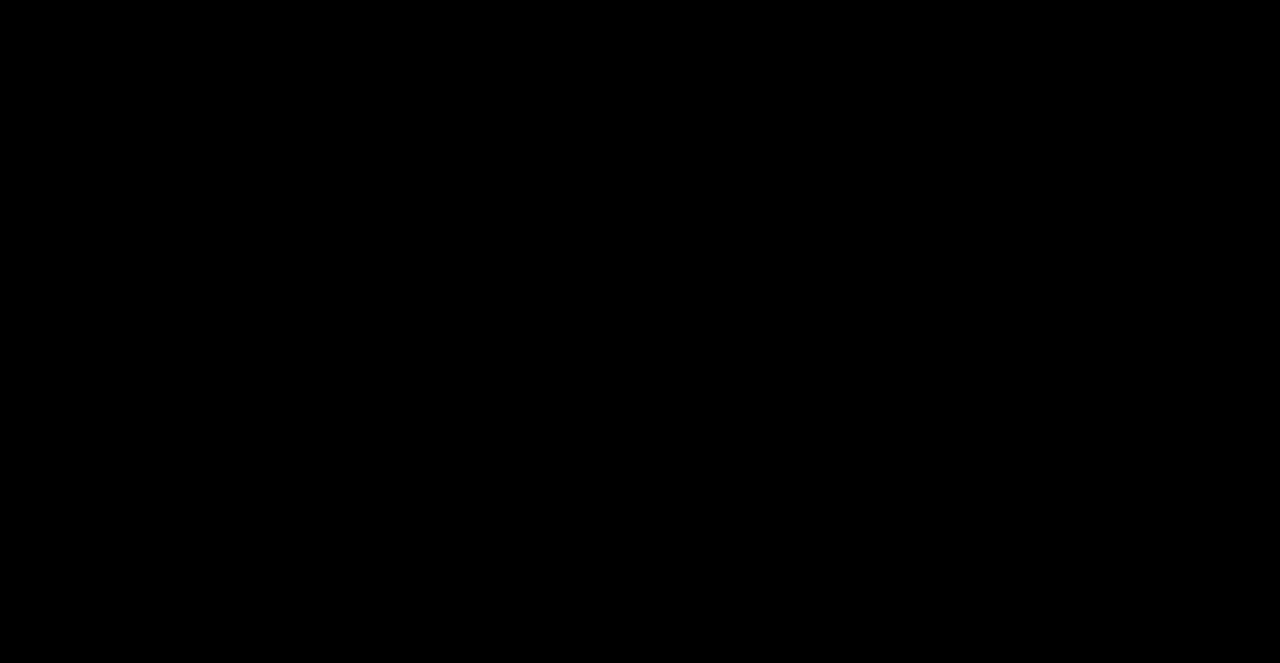
==== commit bd2576fc: "Update index.html" ====
--- a/index.html
+++ b/index.html
@@ -252,7 +252,7 @@
    
           <br>
 
-          <iframe width="100%" height="300" scrolling="no" frameborder="no" allow="autoplay" src="https://w.soundcloud.com/player/?url=https%3A//api.soundcloud.com/playlists/1882145495&color=%23b70000&auto_play=false&hide_related=false&show_comments=true&show_user=true&show_reposts=false&show_teaser=true&visual=true"></iframe><div style="font-size: 10px; color: #cccccc;line-break: anywhere;word-break: normal;overflow: hidden;white-space: nowrap;text-overflow: ellipsis; font-family: Interstate,Lucida Grande,Lucida Sans Unicode,Lucida Sans,Garuda,Verdana,Tahoma,sans-serif;font-weight: 100;"><a href="https://soundcloud.com/death_whistle" title="Death Whistle" target="_blank" style="color: #cccccc; text-decoration: none;"></a>  <a href="https://soundcloud.com/death_whistle/sets/music-for-films" title="Music for Films" target="_blank" style="color: #cccccc; text-decoration: none;"></a></div>
+          <iframe width="100%" height="300" scrolling="no" frameborder="no" allow="autoplay" src="https://w.soundcloud.com/player/?url=https%3A//api.soundcloud.com/playlists/1882145495&color=%23b70000&auto_play=false&hide_related=false&show_comments=true&show_user=true&show_reposts=false&show_teaser=true&visual=true"></iframe><div style="font-size: 10px; color: #cccccc;line-break: anywhere;word-break: normal;overflow: hidden;white-space: nowrap;text-overflow: ellipsis; font-family: Interstate,Lucida Grande,Lucida Sans Unicode,Lucida Sans,Garuda,Verdana,Tahoma,sans-serif;font-weight: 100;"><a href="https://soundcloud.com/death_whistle" title="Death Whistle" target="_blank" style="color: #cccccc; text-decoration: none;"></a>  <a href="https://soundcloud.com/death_whistle/sets/music-for-films" title="Music for Films" target="_blank" style="color: #cccccc; text-decoration: none;"></a>  <br>  <br>  <br></div>
           
           </div></div>
 
@@ -275,7 +275,7 @@
           <br>
           </div></div> -->
 
-					
+				<section id="fh5co-explore" data-section="explore">	
 
 					<div class="col-md-12 text-center">
 						<div class="project-grid to-animate-2" style="background-image:  url(images/Portrait.jpg);">
@@ -296,7 +296,7 @@
           <br>
 
           </div></div>
-          </div></div>
+
  <div class="col-xs-6 col-centered col-min"><div class="content">
           
 
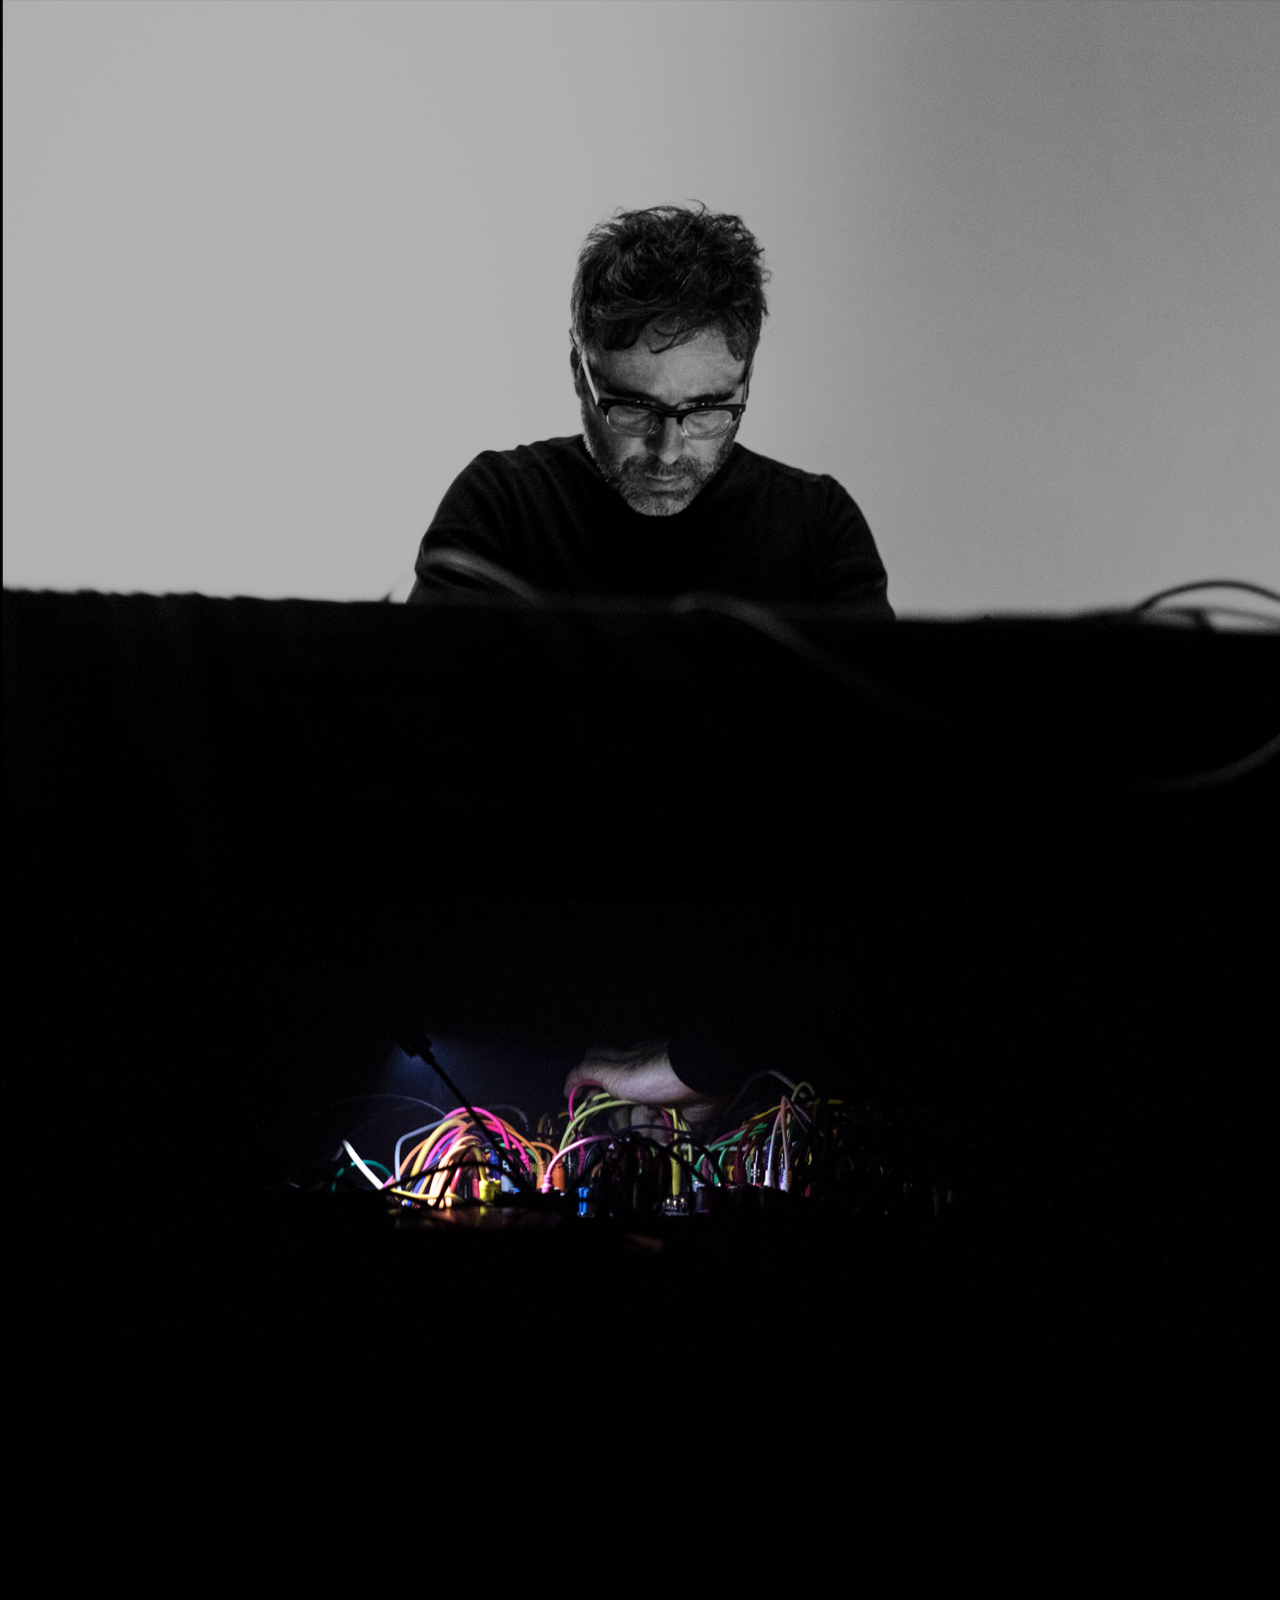
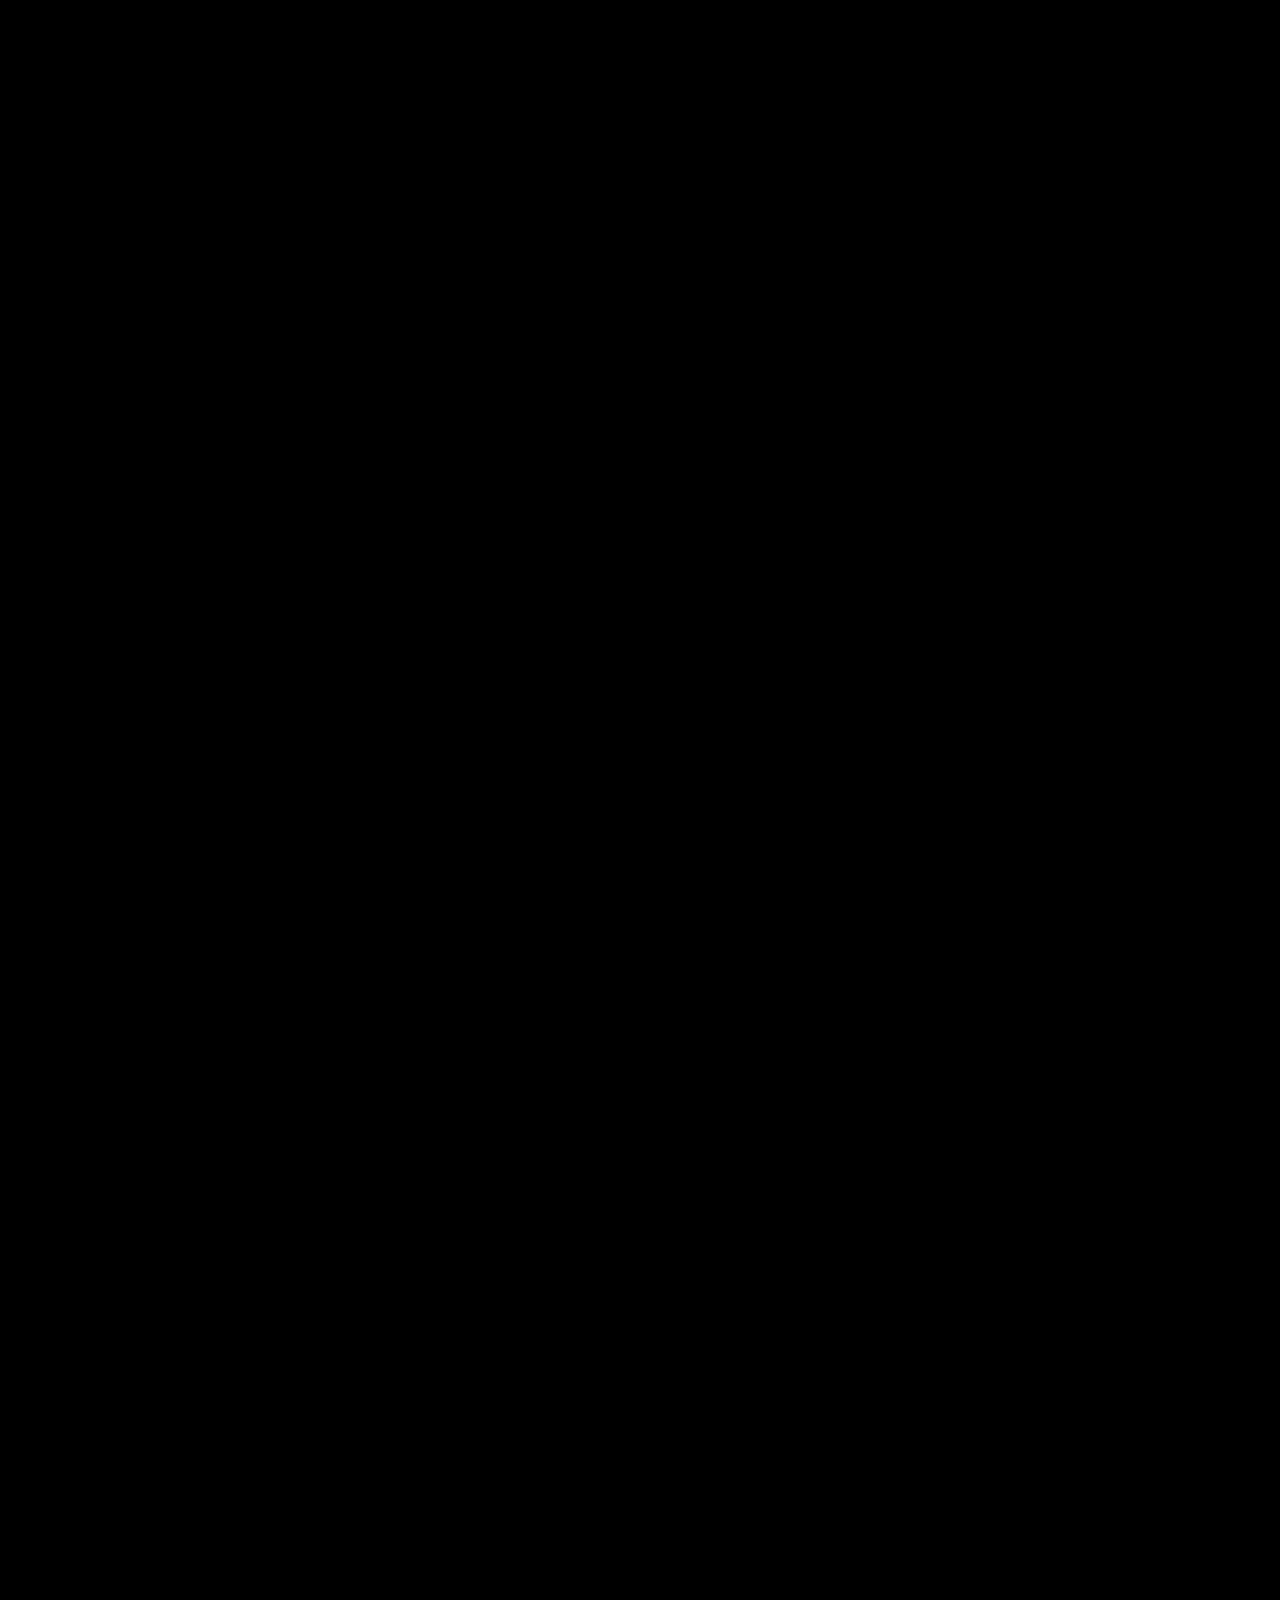
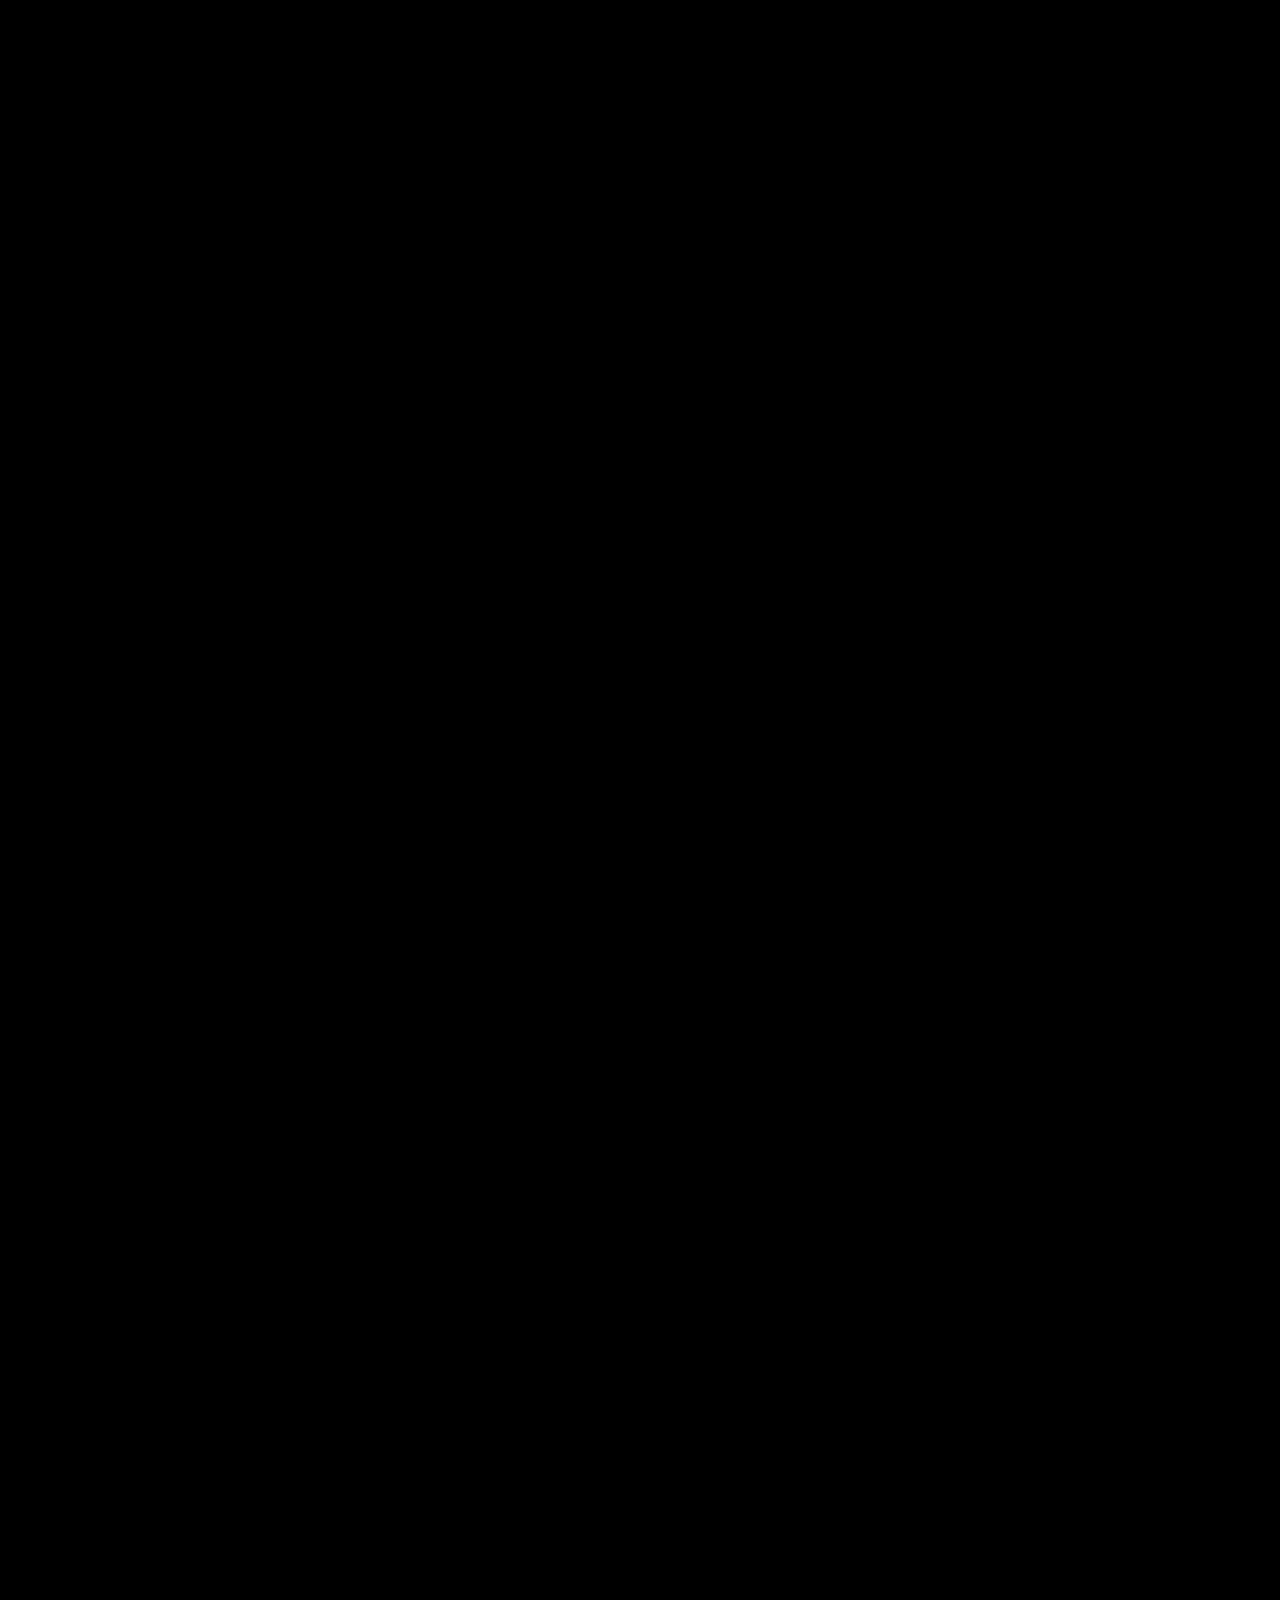
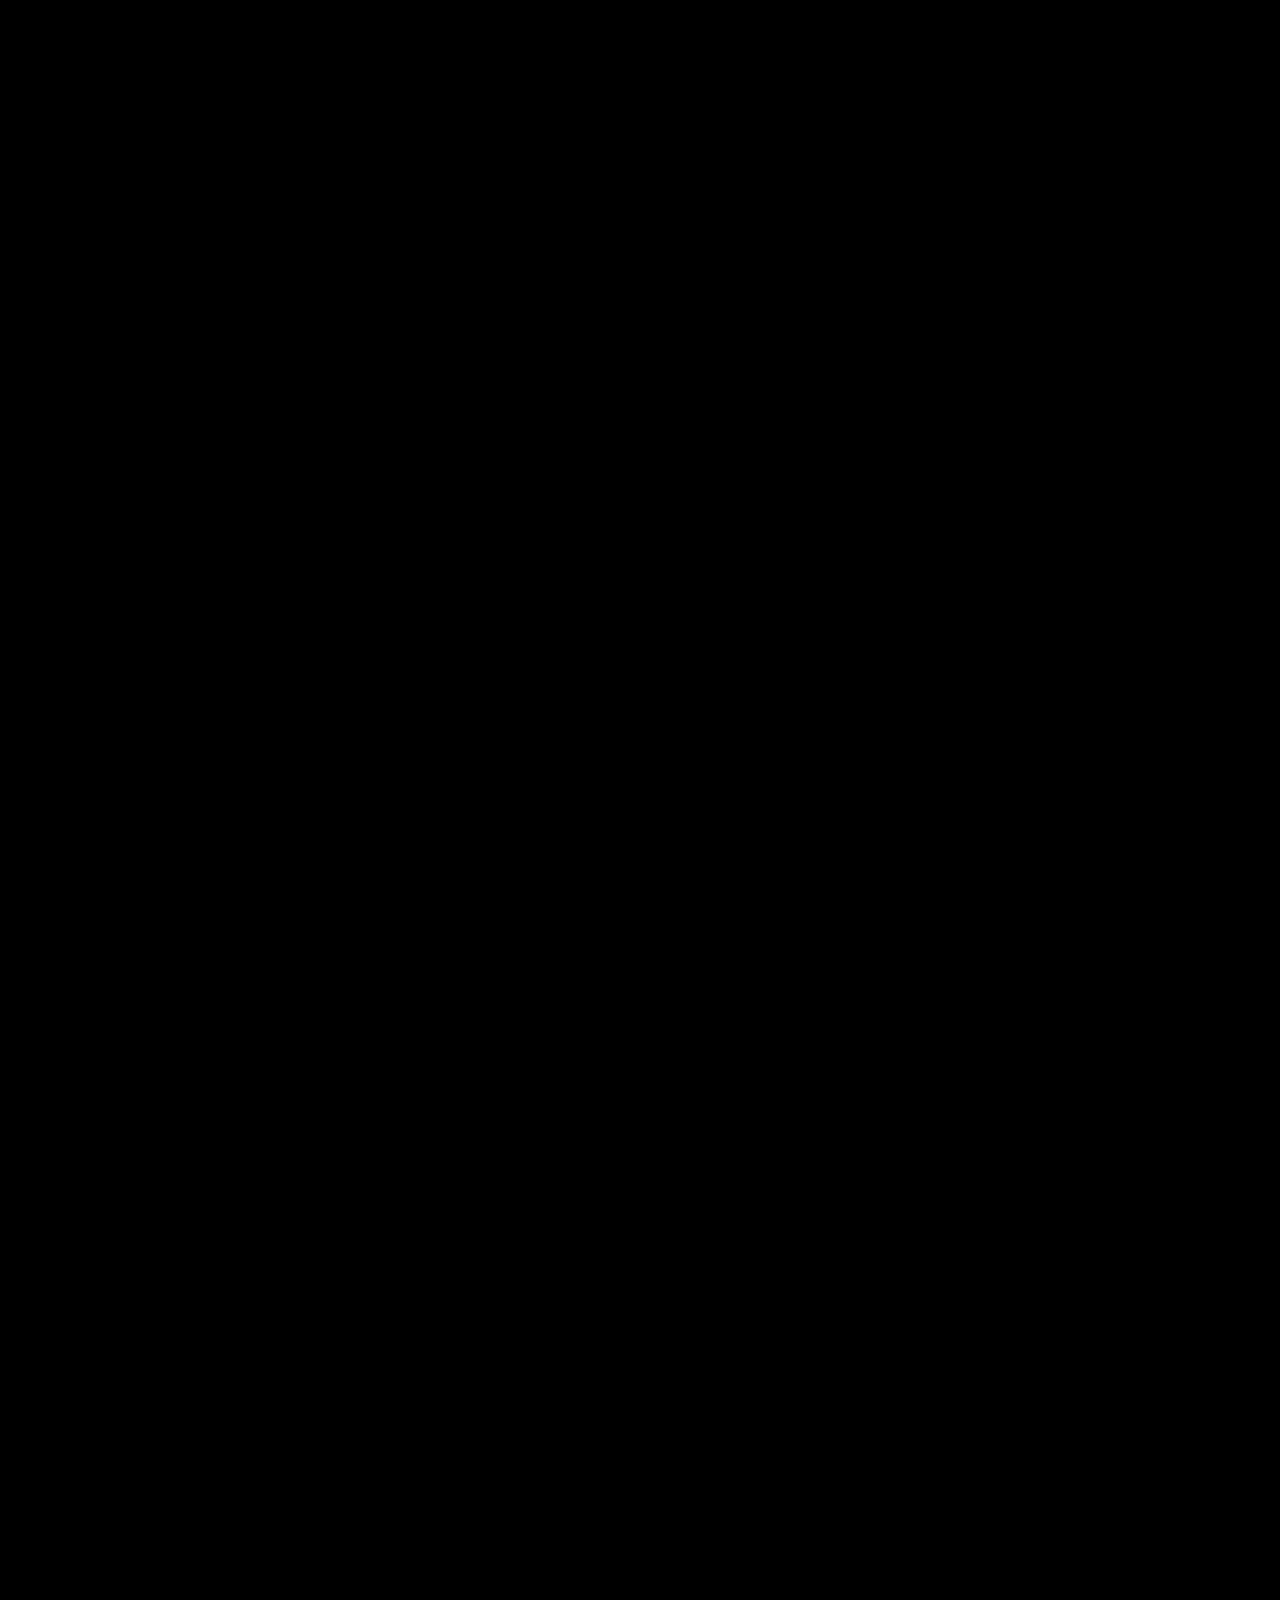
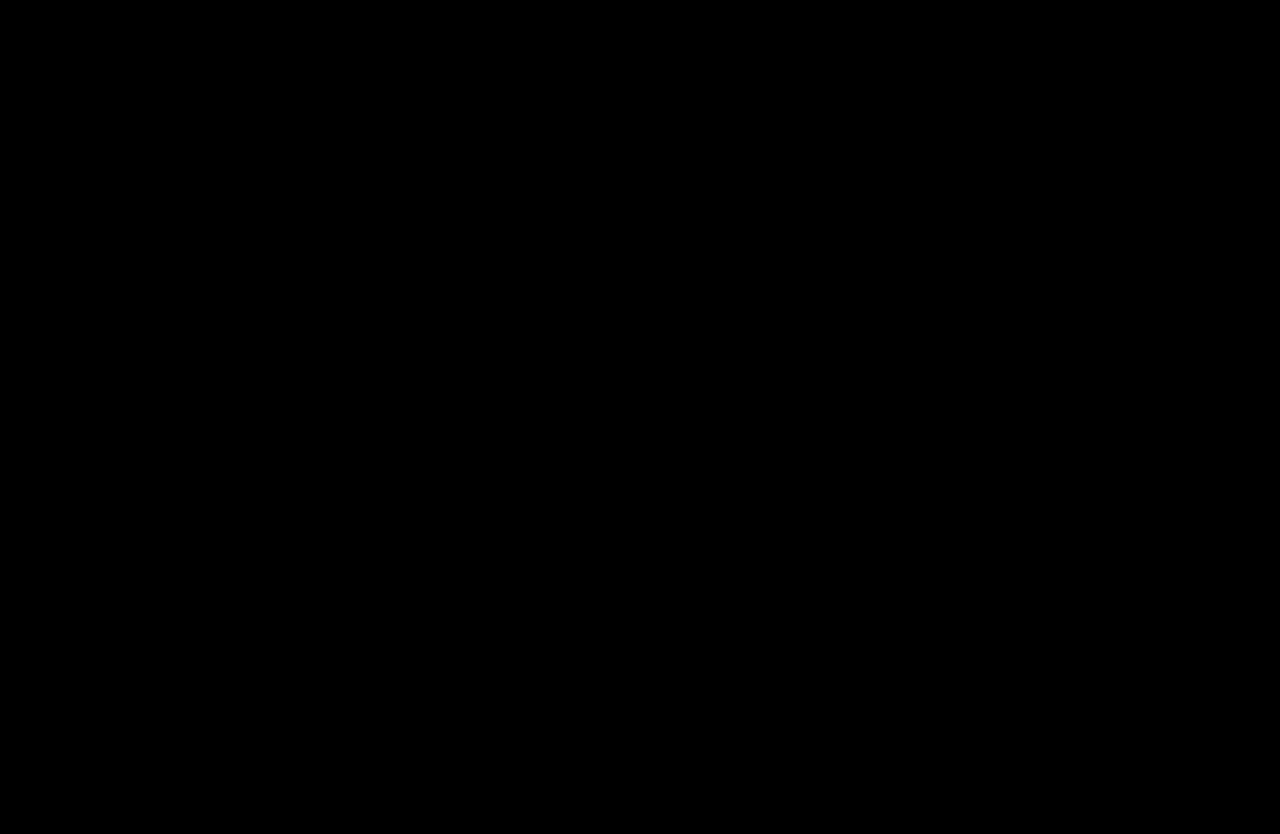
==== commit bb2bcd3e: "Update index.html" ====
--- a/index.html
+++ b/index.html
@@ -121,11 +121,16 @@
 	</section>
 <div class="getting-started getting-started-1">
 		<div class="getting-grid" style="background-image:  url(images/BIO.jpg);">
-			<div class="desc text-left">
-				<div class="col-md-8 col-md-offset-2 subtext to-animate">
-				<h2>Bio</h2>
+					<div class="container">
+			<div class="row">
+				<div class="col-md-12 section-heading text-center">
+					<h2 class="to-animate">Bio</h2>
+					<div class="row">
+						<div class="col-md-24 col-md-offset-0 subtext to-animate section-heading text-left">
+				
 				<p>Víctor García is a sound designer and audiovisual explorer whose steps have been mutating over the years until they have solidified into his most personal project so far: the stunning electronics of Death Whistle. With beautiful soundscapes, emotional noise and piercing melodies, Death Whistle envelop the viewer in a disarming, immersive and irresolvable experience between the oneiric and the mundane. 
 				His compositional career is also focus on the composition of soundtracks, for video games and celebrated film works such as "Unicorn Wars" "Decorado" or "Psiconauts, the forgotten children", pieces with three Goyas (the Spain Oscars) among his multiple awards. This trajectory has its most recent chapter with the release of the Death Whistle first album "Alter" on the Hedonic Reversal label.  </p>
+
 
 				
 				 	<p class = "lead">	<div class="mail">	 <a href="https://www.instagram.com/death.whistle/"target="_blank"><h4>Instagram<h4></a></p>		 </div>
@@ -135,68 +140,16 @@
 				 </div>
 				 		
 				 		</div>
-
+				</div>
+					</div>
+				</div>
+			</div>
+		</div>
 				
 			</div>
 		</div>
 	</div>
-	<!--<section id="fh5co-services" data-section="services">
-		<div class="fh5co-services">
-			<div class="container">
-				<div class="row">
-					<div class="col-md-12 section-heading text-center">
-						<h2 class="to-animate">Alter </h2>
-						<div class="row">
-							<div class="col-md-8 col-md-offset-2 subtext">
-								<h3 class="to-animate">Alter is a journey, an alteration of time that transits through spaces that sometimes are luminous, full of air and spirituality and sometimes are dark, broken and disturbing. Textures that can be touched, melodies that float and rhythms that trap you to an altered reality in which everything is possible.</h3>
-							</div>
-						</div>
-					</div>
-				</div>
-				<div class="row">
-					<div class="core-features">
-						<div class="grid2 to-animate" style="background-image: url(images/Alter.jpg);">
-						</div>
-						<div class="grid2">
-							<div class="core-f">
-								<div class="row">
-									<div class="col-md-12">
-										<div class="core">
-											<i class="icon-cloud-download to-animate-2"></i>
-											<div class="fh5co-post to-animate">
-												<h3>Free Download</h3>
-												<p>Far far away, behind the word mountains, far from the countries Vokalia and Consonantia, there live the blind texts.</p>
-											</div>
-										</div>
-										<div class="core">
-											<i class="icon-laptop to-animate-2"></i>
-											<div class="fh5co-post to-animate">
-												<h3>Responsive Layout</h3>
-												<p>Far far away, behind the word mountains, far from the countries Vokalia and Consonantia, there live the blind texts.</p>
-											</div>
-										</div>
-										<div class="core">
-											<i class="icon-gear to-animate-2"></i>
-											<div class="fh5co-post to-animate">
-												<h3>24/7 Help &amp; Support</h3>
-												<p>Far far away, behind the word mountains, far from the countries Vokalia and Consonantia, there live the blind texts.</p>
-											</div>
-										</div>
-										<div class="core">
-											<i class="icon-columns to-animate-2"></i>
-											<div class="fh5co-post to-animate">
-												<h3>Lots of Elements</h3>
-												<p>Far far away, behind the word mountains, far from the countries Vokalia and Consonantia, there live the blind texts.</p>
-											</div>
-										</div>
-									</div>
-								</div>
-							</div>
-						</div>
-					</div>
-				</div>
-
-	</section>-->
+	
 
 	<section id="fh5co-explore" data-section="explore">
 		<div class="container">
@@ -252,7 +205,7 @@
    
           <br>
 
-          <iframe width="100%" height="300" scrolling="no" frameborder="no" allow="autoplay" src="https://w.soundcloud.com/player/?url=https%3A//api.soundcloud.com/playlists/1882145495&color=%23b70000&auto_play=false&hide_related=false&show_comments=true&show_user=true&show_reposts=false&show_teaser=true&visual=true"></iframe><div style="font-size: 10px; color: #cccccc;line-break: anywhere;word-break: normal;overflow: hidden;white-space: nowrap;text-overflow: ellipsis; font-family: Interstate,Lucida Grande,Lucida Sans Unicode,Lucida Sans,Garuda,Verdana,Tahoma,sans-serif;font-weight: 100;"><a href="https://soundcloud.com/death_whistle" title="Death Whistle" target="_blank" style="color: #cccccc; text-decoration: none;"></a>  <a href="https://soundcloud.com/death_whistle/sets/music-for-films" title="Music for Films" target="_blank" style="color: #cccccc; text-decoration: none;"></a>  <br>  <br>  <br></div>
+          <iframe width="100%" height="450" scrolling="no" frameborder="no" allow="autoplay" src="https://w.soundcloud.com/player/?url=https%3A//api.soundcloud.com/playlists/1882145495&color=%23b70000&auto_play=false&hide_related=false&show_comments=true&show_user=true&show_reposts=false&show_teaser=true"></iframe><div style="font-size: 10px; color: #cccccc;line-break: anywhere;word-break: normal;overflow: hidden;white-space: nowrap;text-overflow: ellipsis; font-family: Interstate,Lucida Grande,Lucida Sans Unicode,Lucida Sans,Garuda,Verdana,Tahoma,sans-serif;font-weight: 100;"><a href="https://soundcloud.com/death_whistle" title="Death Whistle" target="_blank" style="color: #cccccc; text-decoration: none;">Death Whistle</a> · <a href="https://soundcloud.com/death_whistle/sets/music-for-films" title="Music for Films" target="_blank" style="color: #cccccc; text-decoration: none;">Music for Films</a></div>   </div>
           
           </div></div>
 
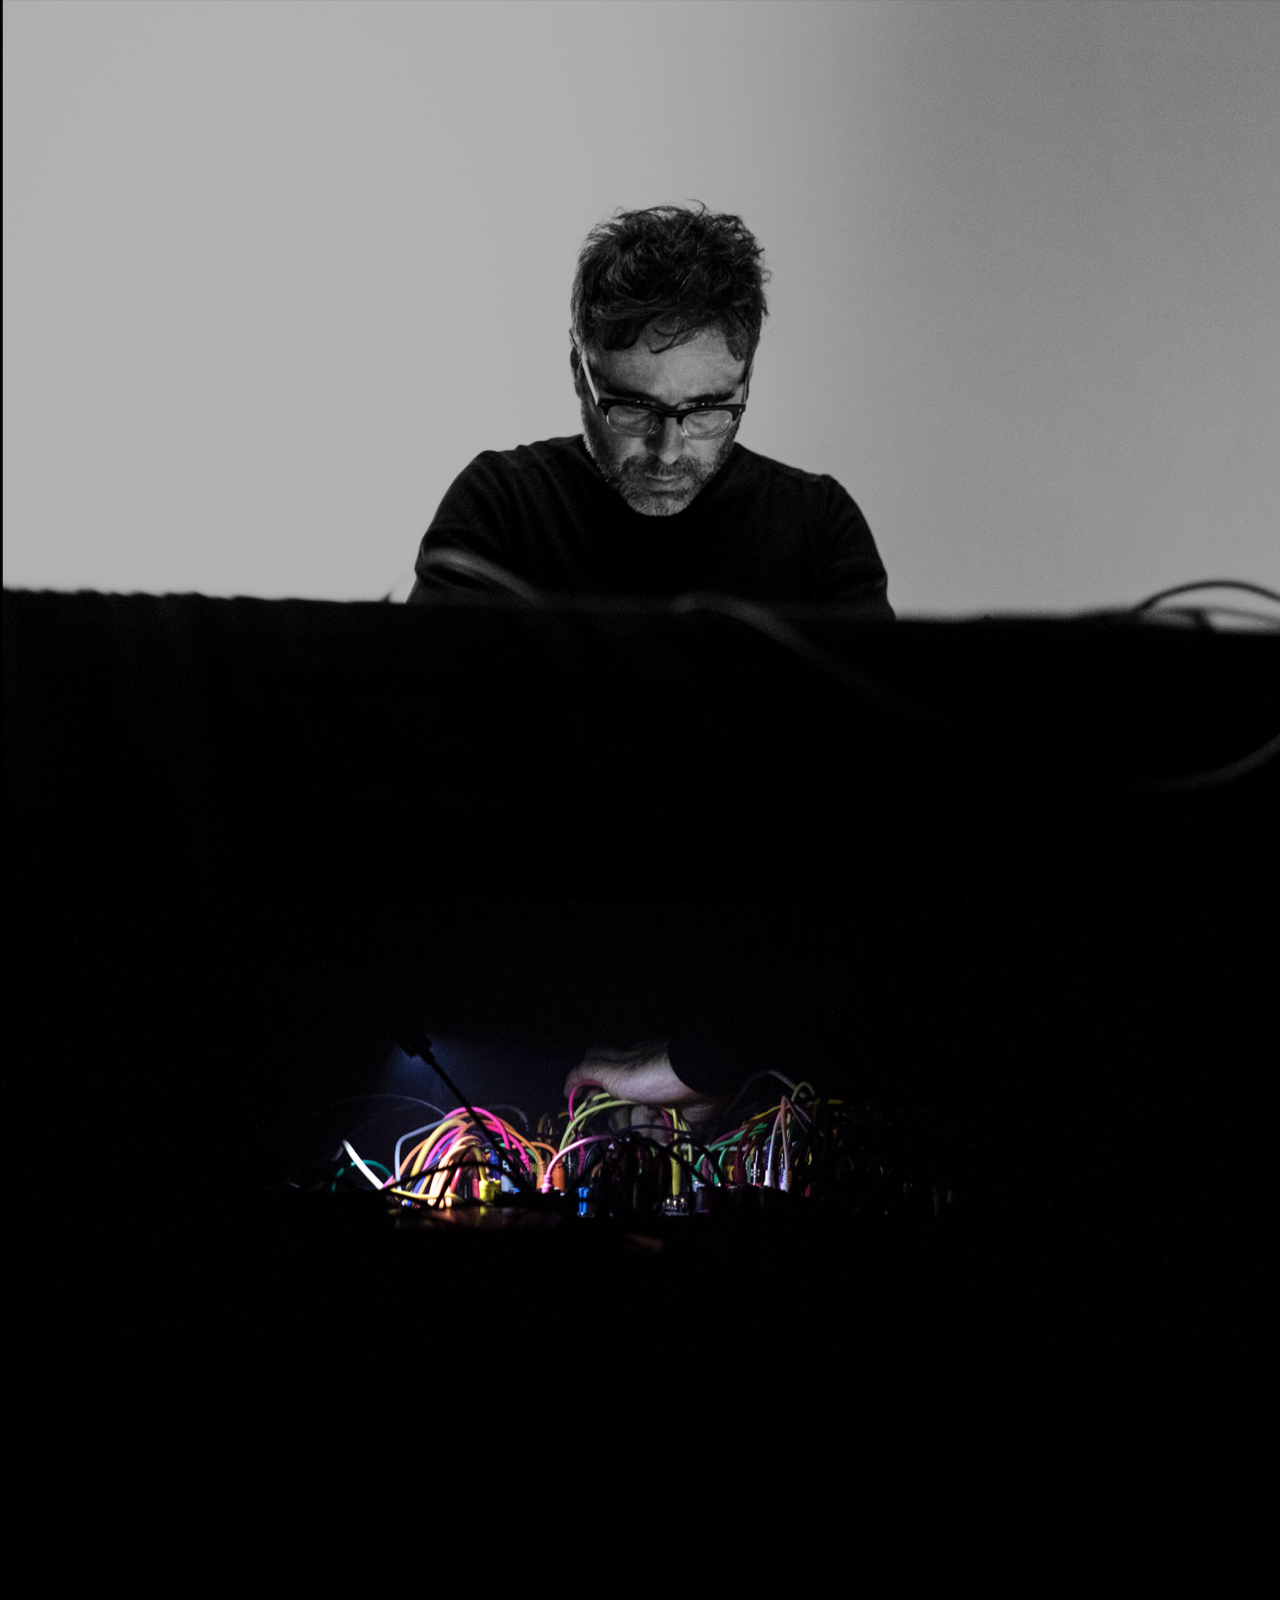
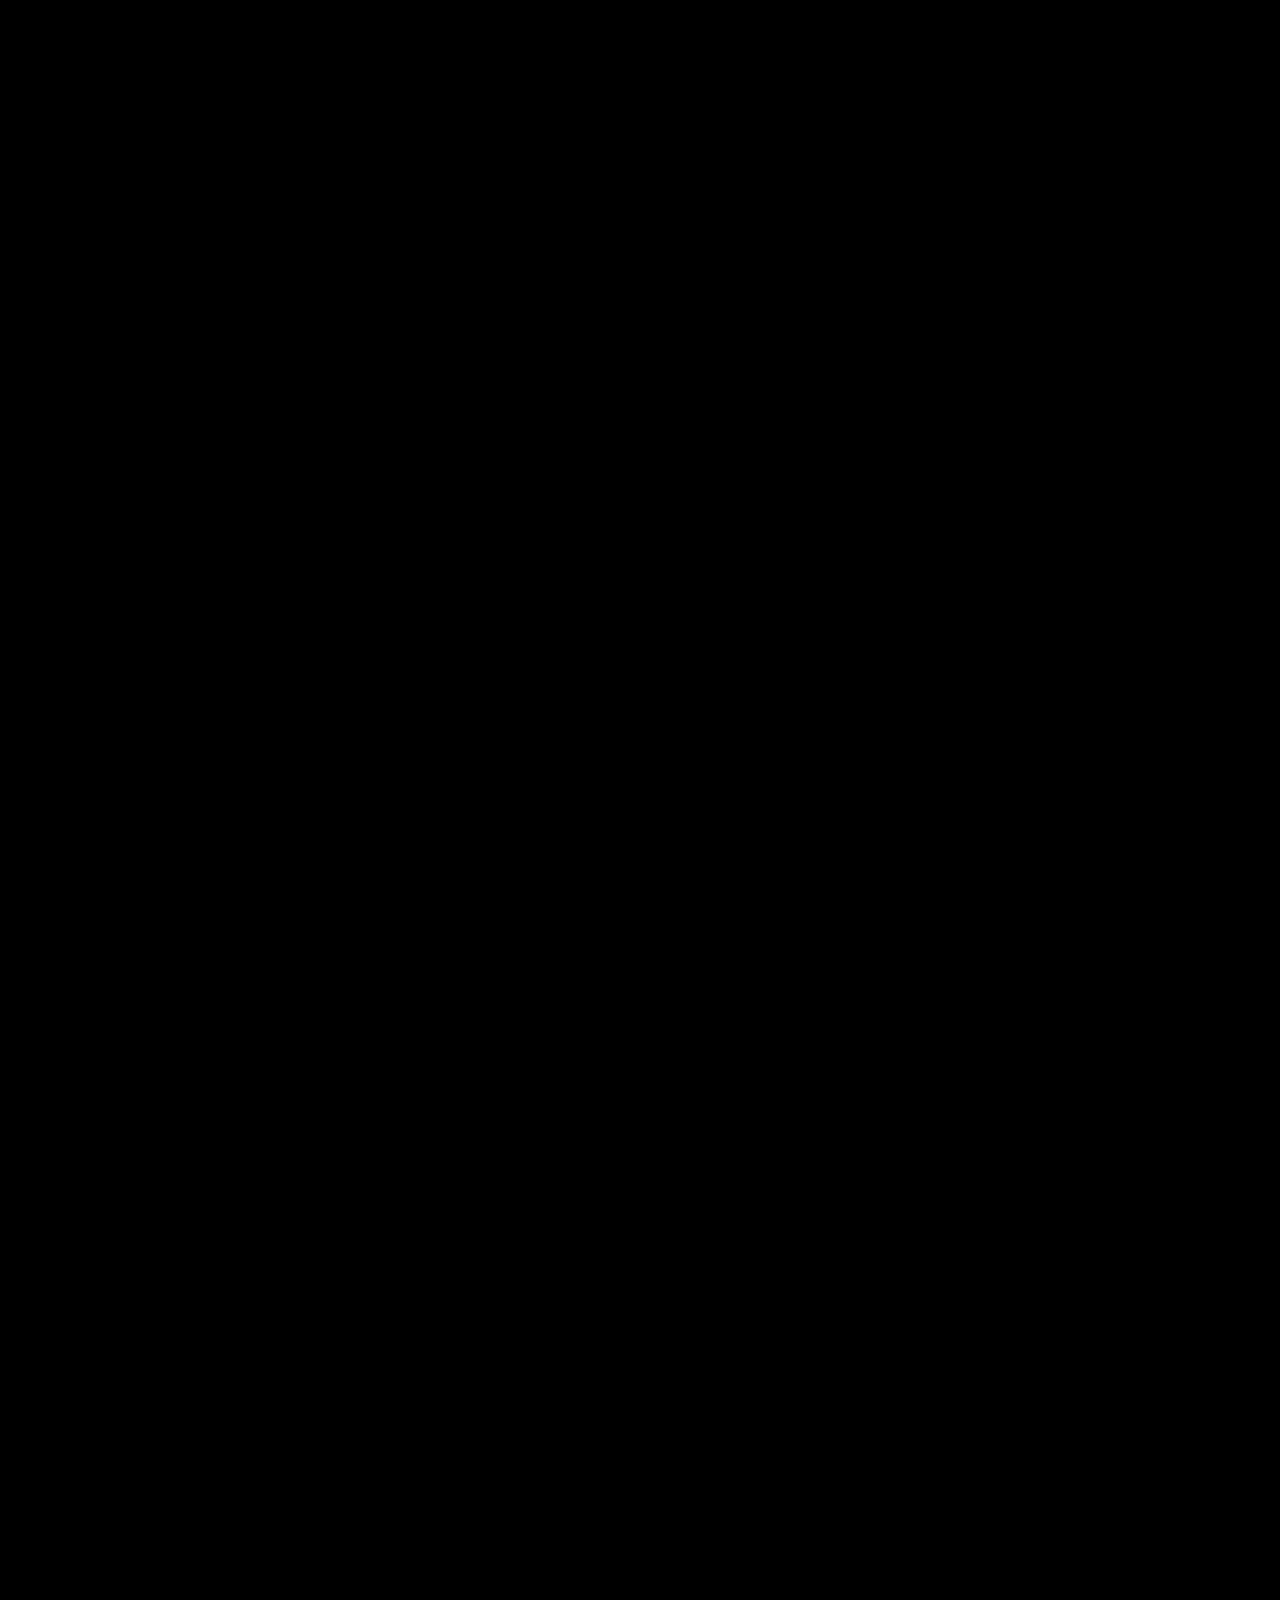
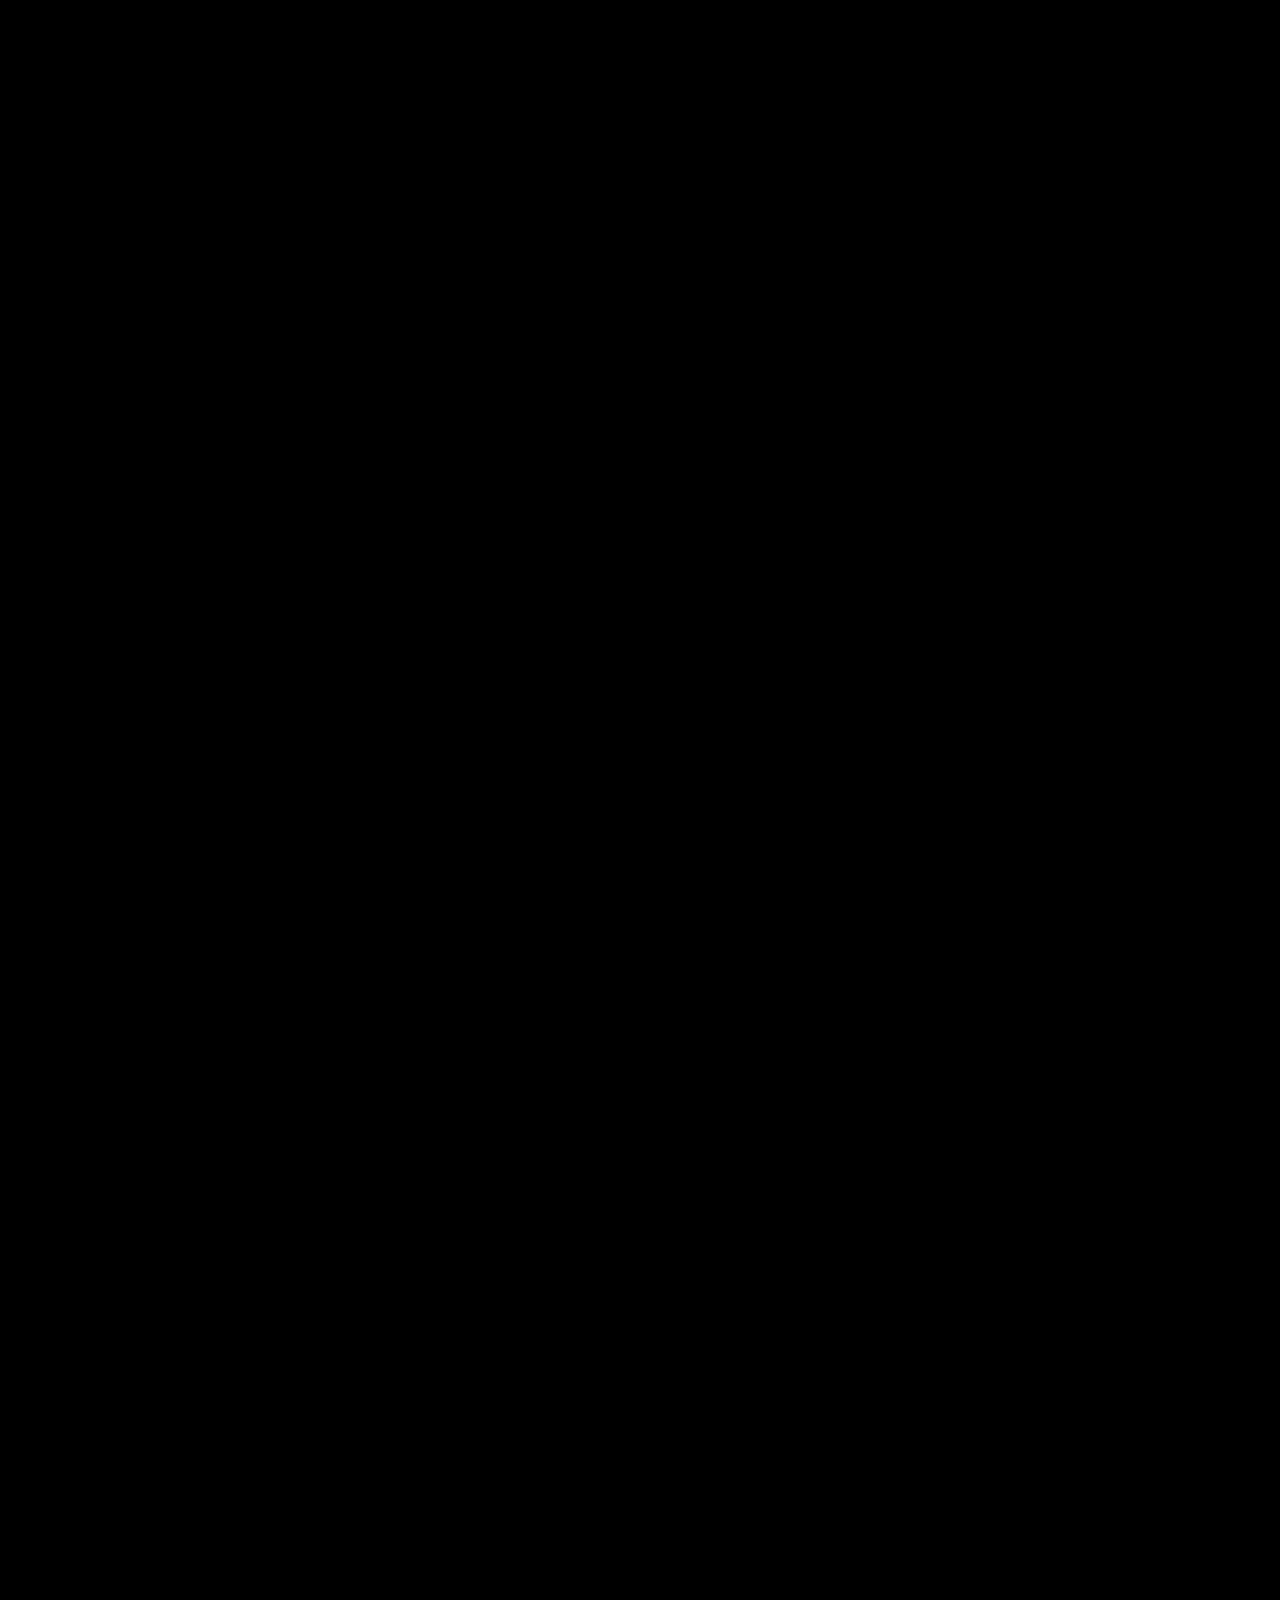
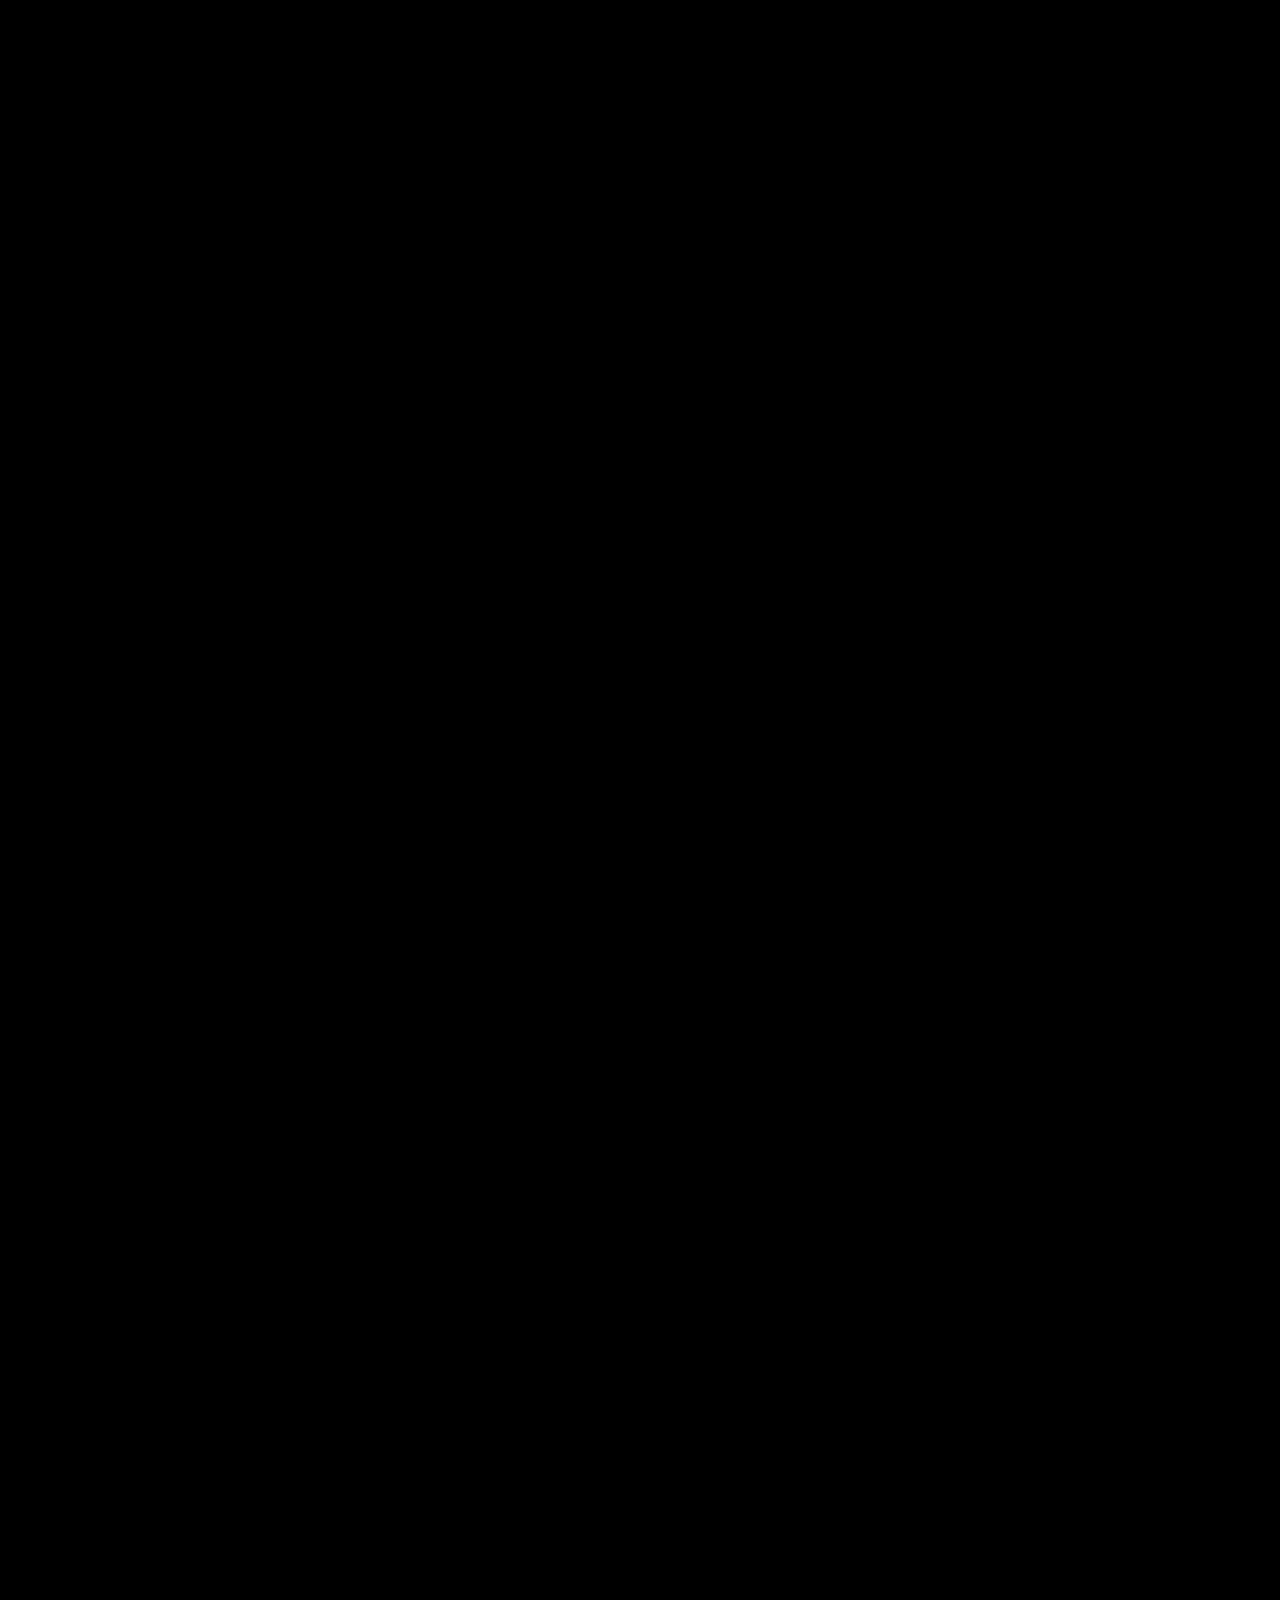
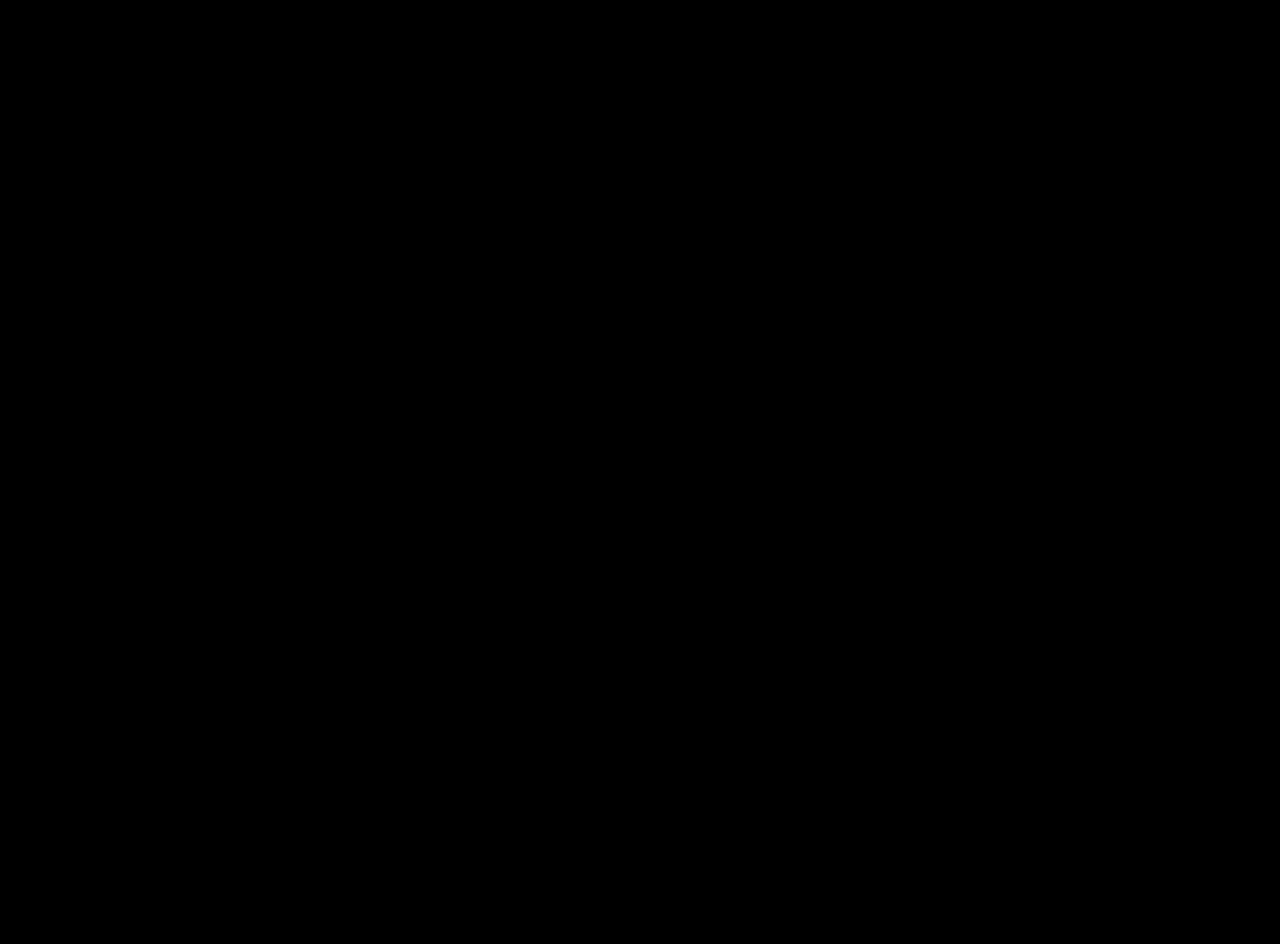
==== commit 4823c420: "Update index.html" ====
--- a/index.html
+++ b/index.html
@@ -204,10 +204,14 @@
           <br>
    
           <br>
+          	<div class="col-md-12 section-heading text-center">
+					<h0 class="to-animate">Music for films</h0>
+					<br>
+					<br>
 
           <iframe width="100%" height="450" scrolling="no" frameborder="no" allow="autoplay" src="https://w.soundcloud.com/player/?url=https%3A//api.soundcloud.com/playlists/1882145495&color=%23b70000&auto_play=false&hide_related=false&show_comments=true&show_user=true&show_reposts=false&show_teaser=true"></iframe><div style="font-size: 10px; color: #cccccc;line-break: anywhere;word-break: normal;overflow: hidden;white-space: nowrap;text-overflow: ellipsis; font-family: Interstate,Lucida Grande,Lucida Sans Unicode,Lucida Sans,Garuda,Verdana,Tahoma,sans-serif;font-weight: 100;"><a href="https://soundcloud.com/death_whistle" title="Death Whistle" target="_blank" style="color: #cccccc; text-decoration: none;">Death Whistle</a> · <a href="https://soundcloud.com/death_whistle/sets/music-for-films" title="Music for Films" target="_blank" style="color: #cccccc; text-decoration: none;">Music for Films</a></div>   </div>
           
-          </div></div>
+          </div></div></div>
 
 				<!--	<div class="col-xs-6 col-centered col-min"><div class="content">
           
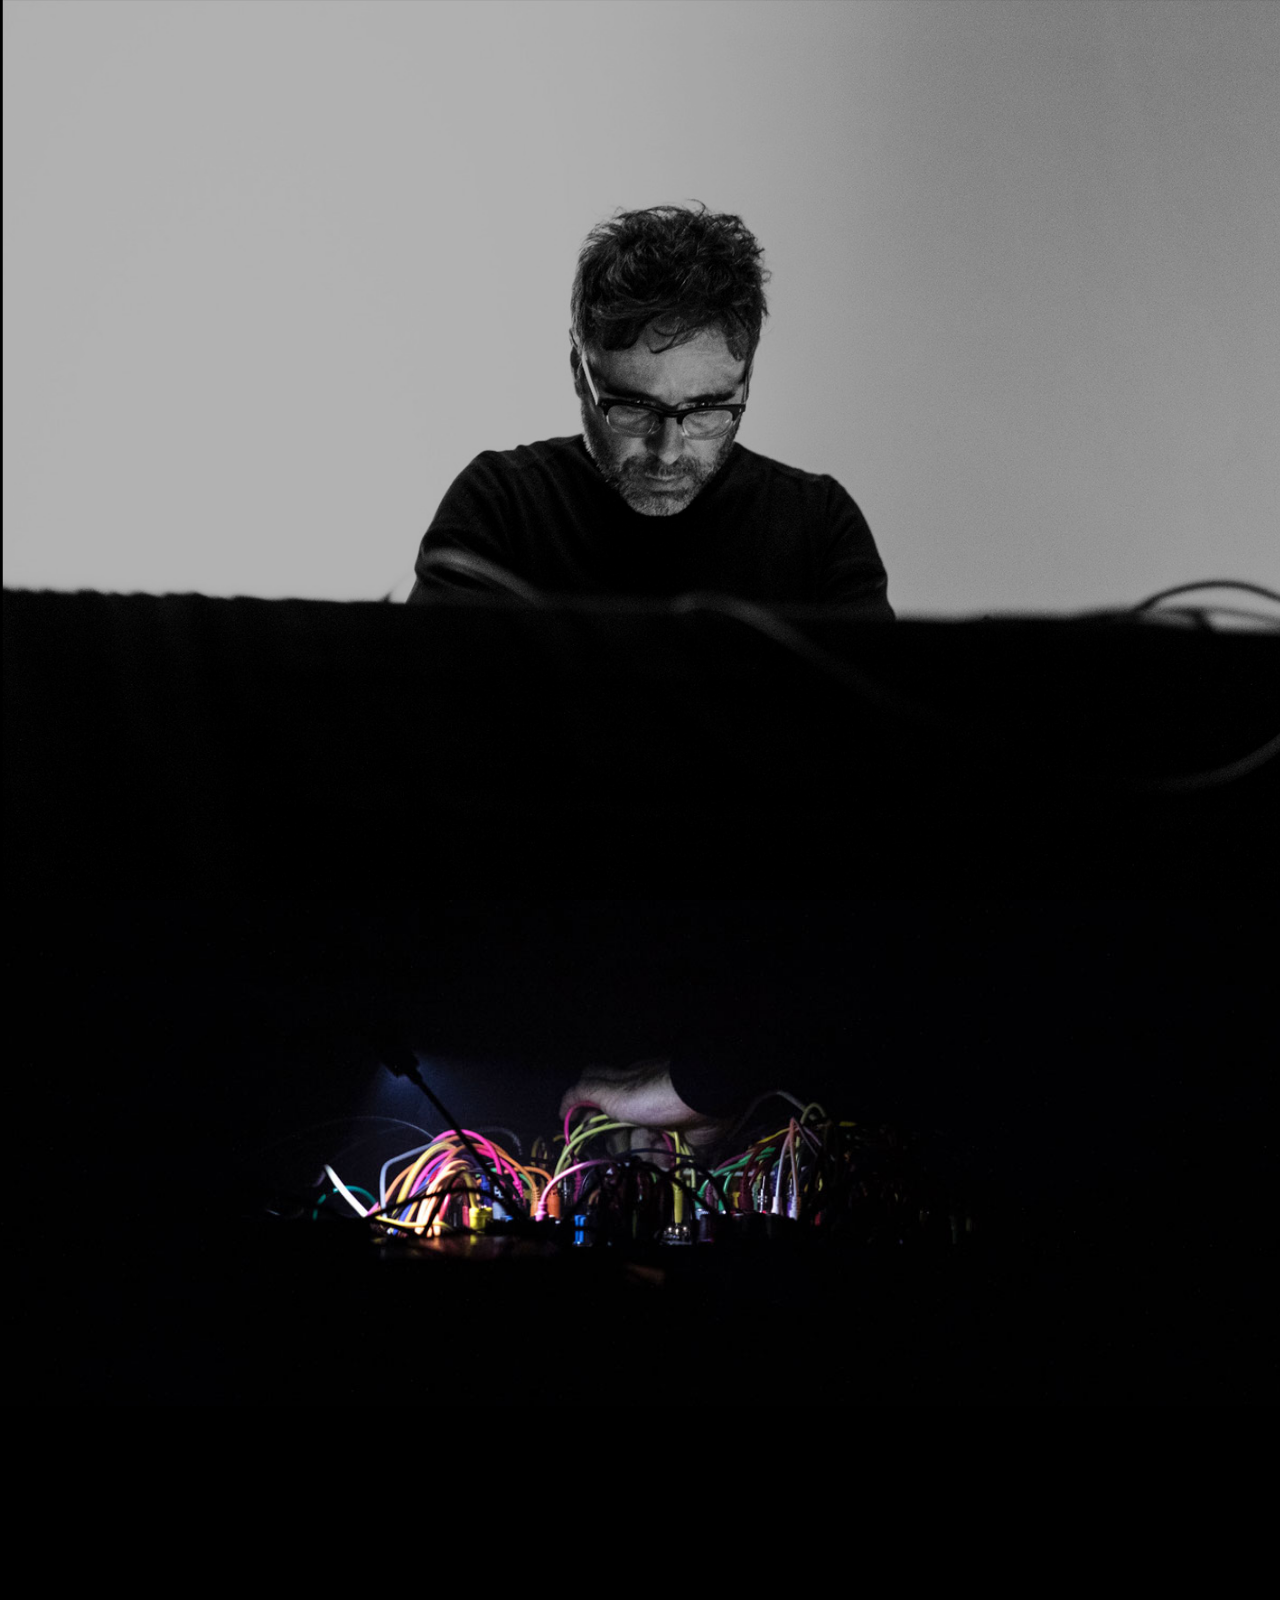
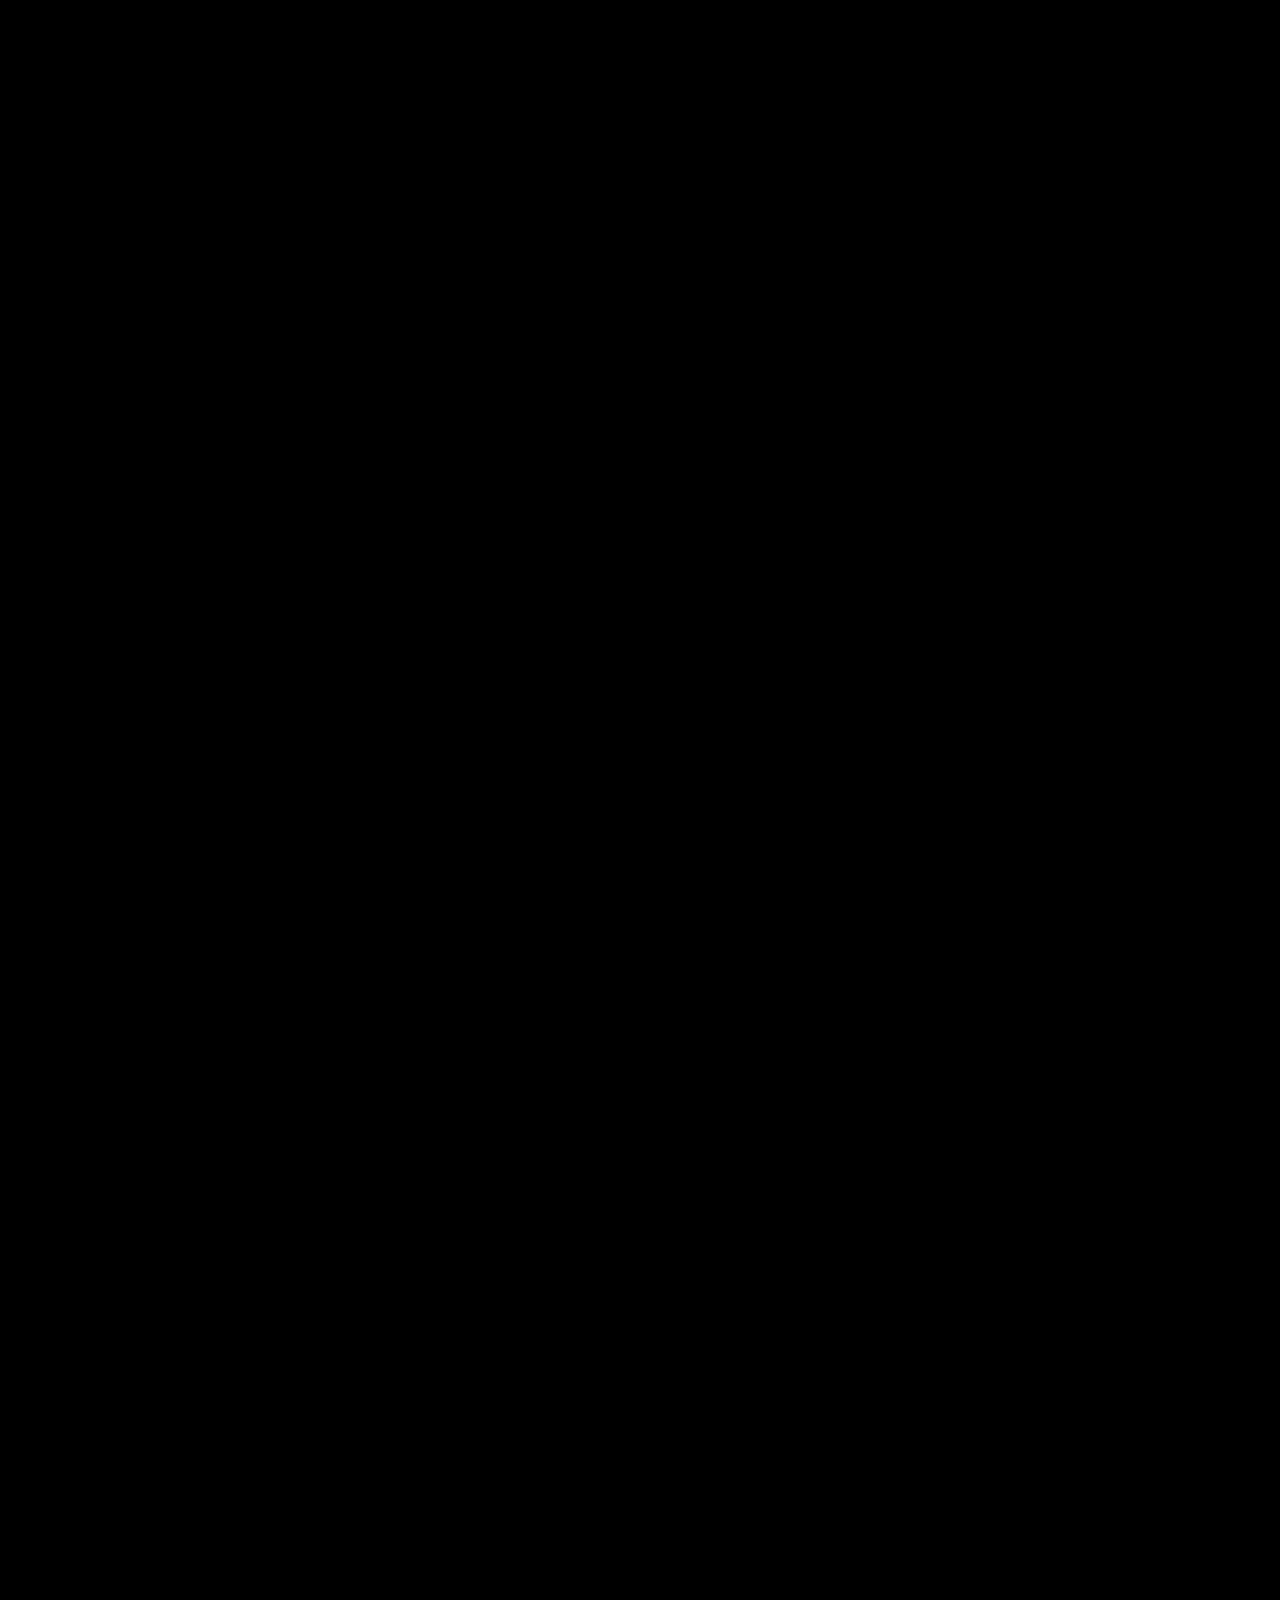
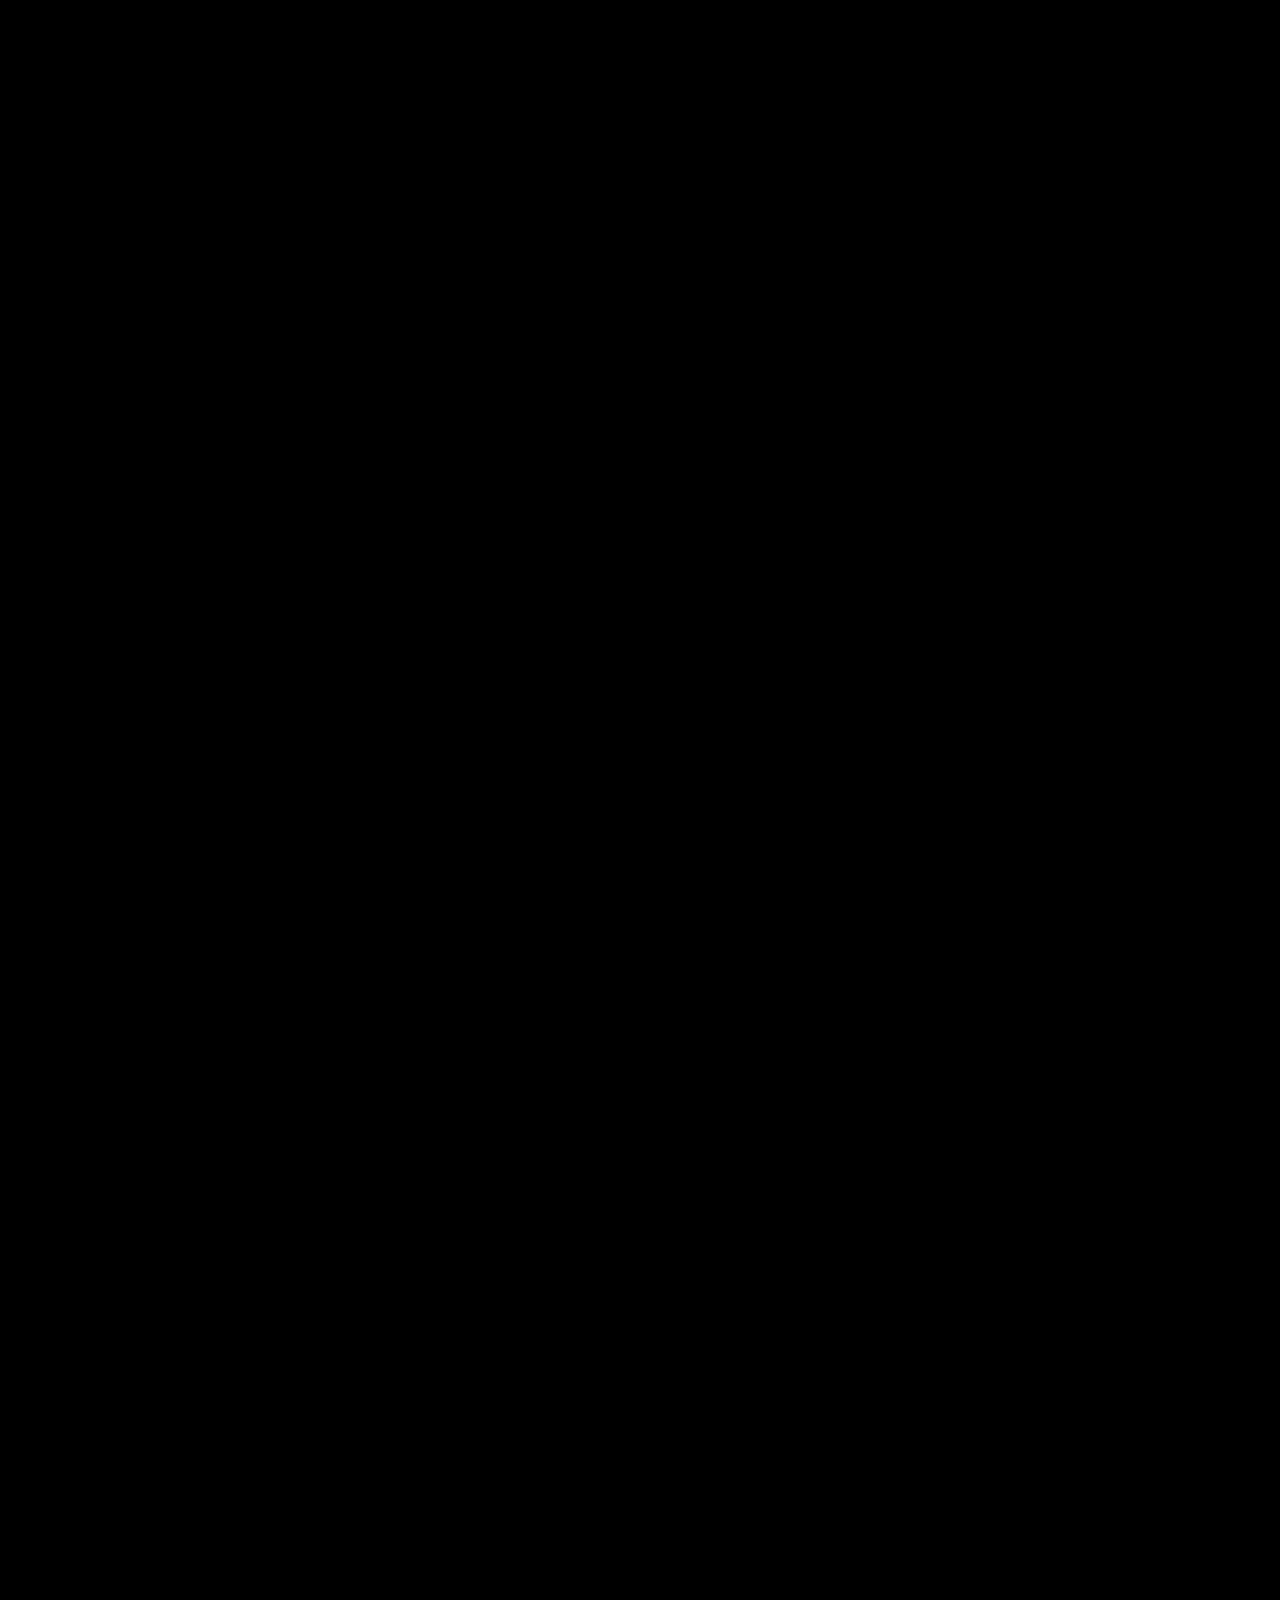
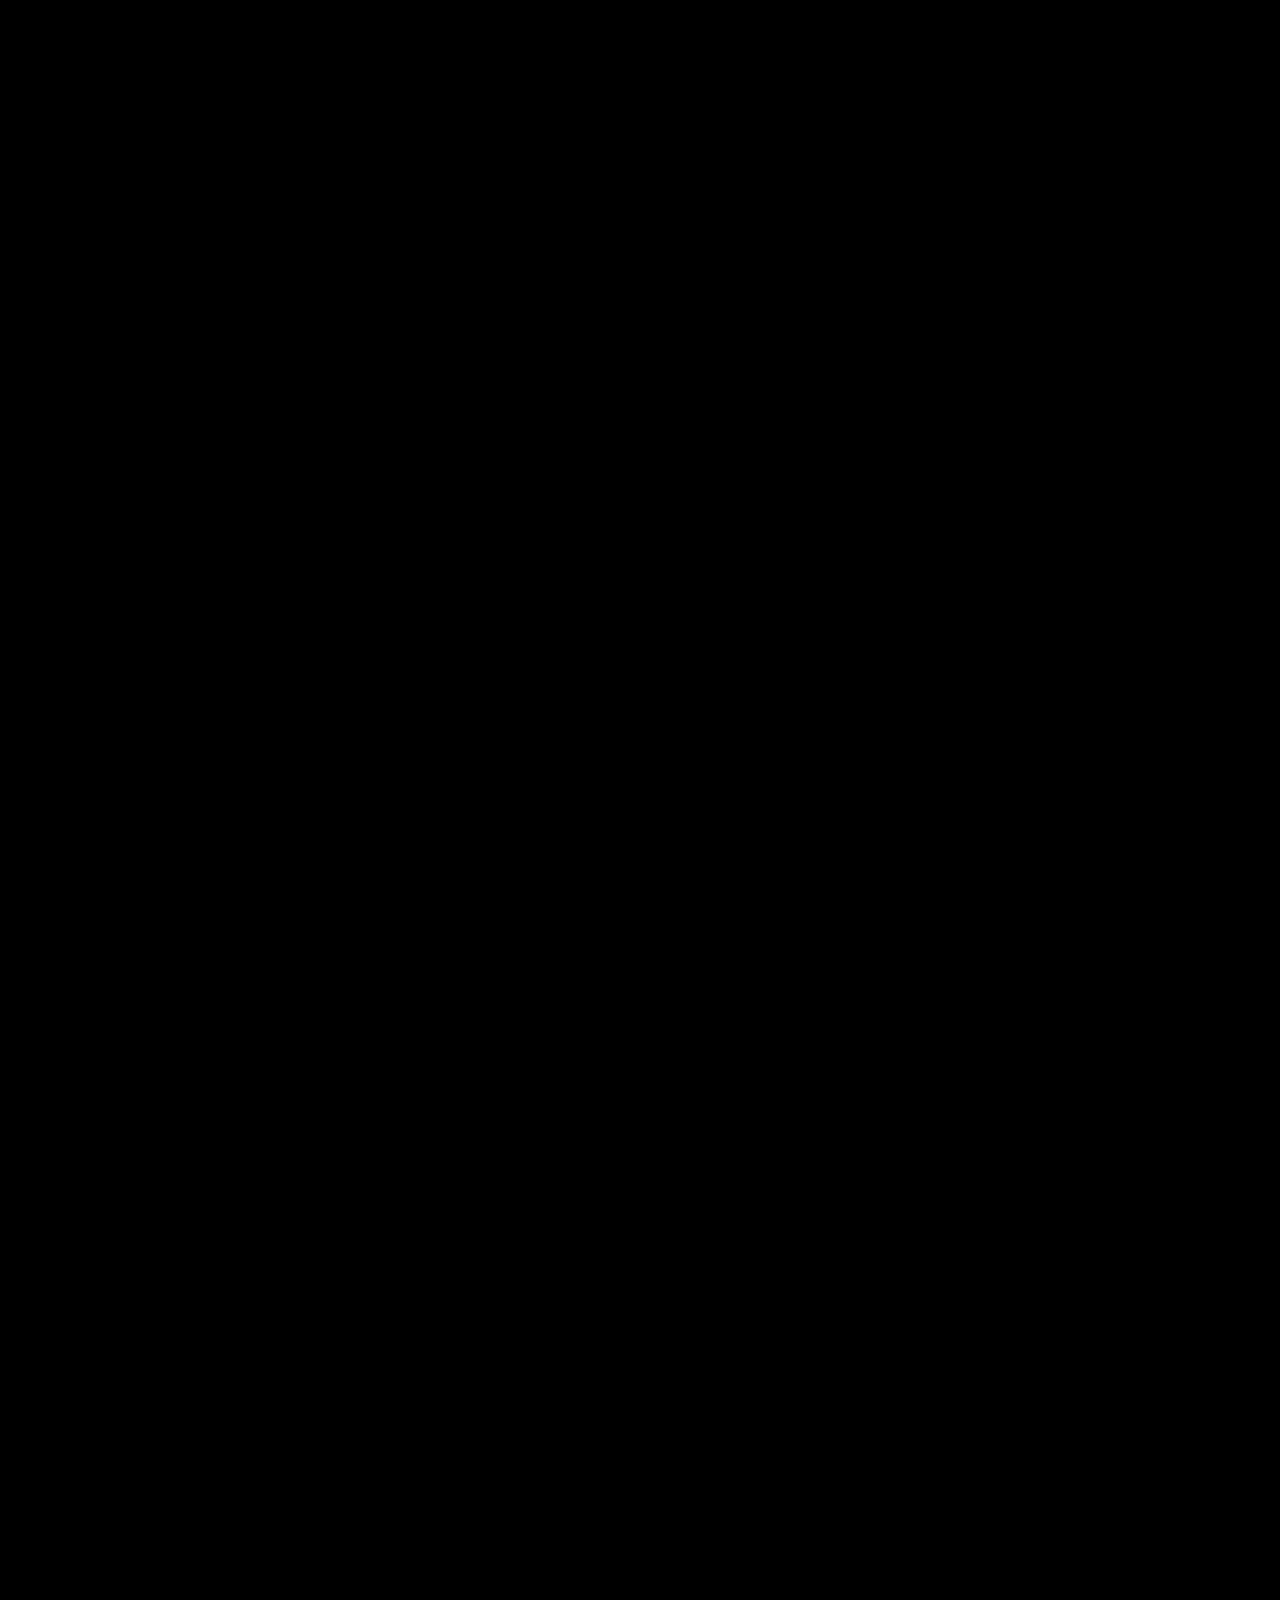
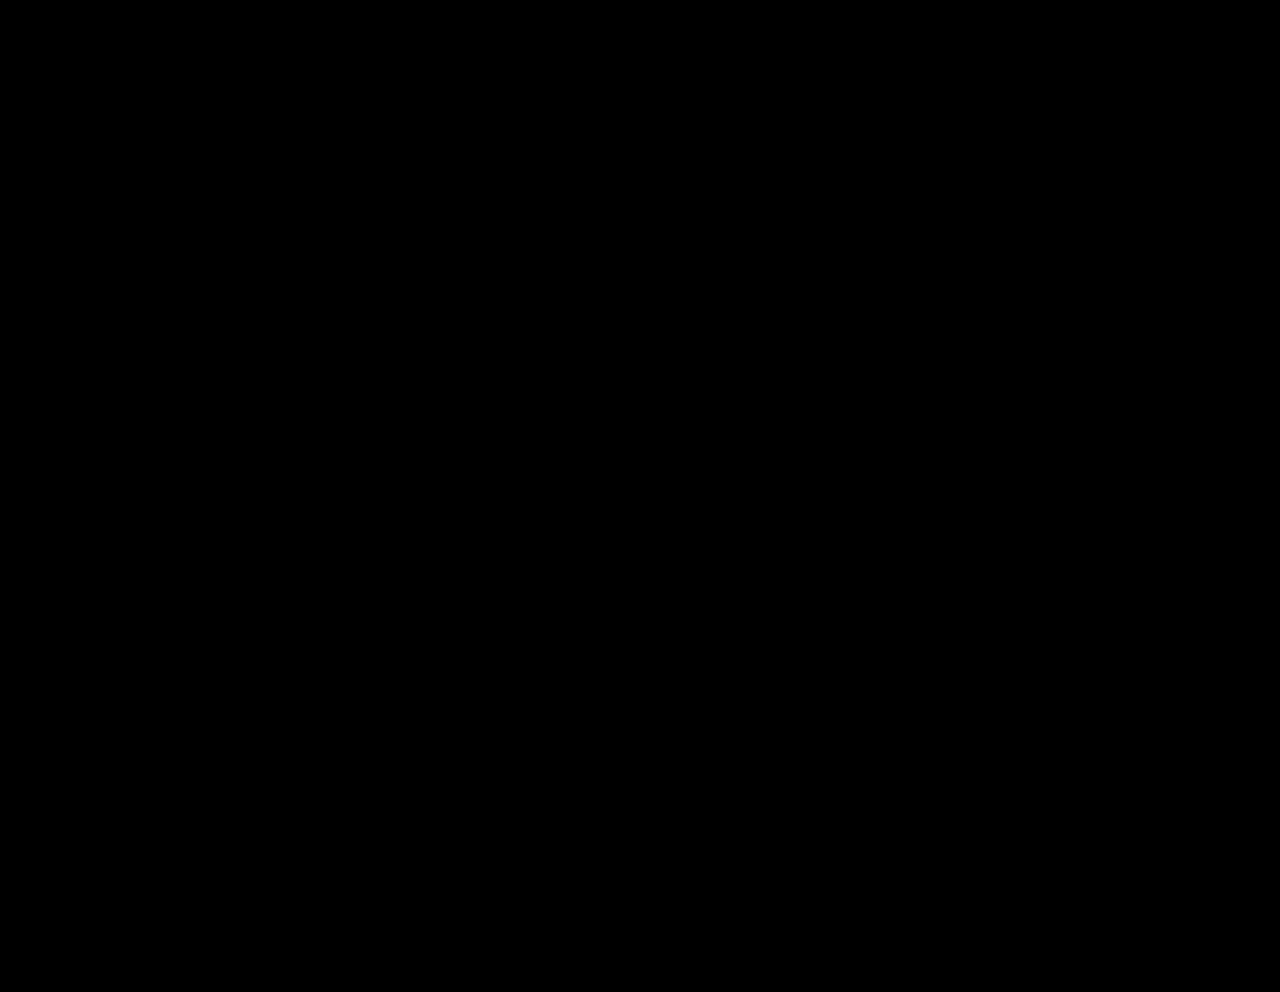
==== commit 9a8acde3: "Update index.html" ====
--- a/index.html
+++ b/index.html
@@ -128,7 +128,7 @@
 					<div class="row">
 						<div class="col-md-24 col-md-offset-0 subtext to-animate section-heading text-left">
 				
-				<p>Víctor García is a sound designer and audiovisual explorer whose steps have been mutating over the years until they have solidified into his most personal project so far: the stunning electronics of Death Whistle. With beautiful soundscapes, emotional noise and piercing melodies, Death Whistle envelop the viewer in a disarming, immersive and irresolvable experience between the oneiric and the mundane. 
+				<p>Víctor García is a sound designer and audiovisual explorer whose steps have been mutating over the years until they have solidified into his most personal project so far: the stunning electronics of Death Whistle. His live shows range from intimate performances with beautiful soundscapes, emotional noise and piercing melodies that envelop the audience in an immersive and irresolvable experience to his more clubbing side in which he moves this imaginary from the heart to the feet. Festivals such as WOS Festival, Tesla Festival, Fanzine Fest or Modularday Barcelona attest to Death Whistle's good work with his audience. <br>
 				His compositional career is also focus on the composition of soundtracks, for video games and celebrated film works such as "Unicorn Wars" "Decorado" or "Psiconauts, the forgotten children", pieces with three Goyas (the Spain Oscars) among his multiple awards. This trajectory has its most recent chapter with the release of the Death Whistle first album "Alter" on the Hedonic Reversal label.  </p>
 
 
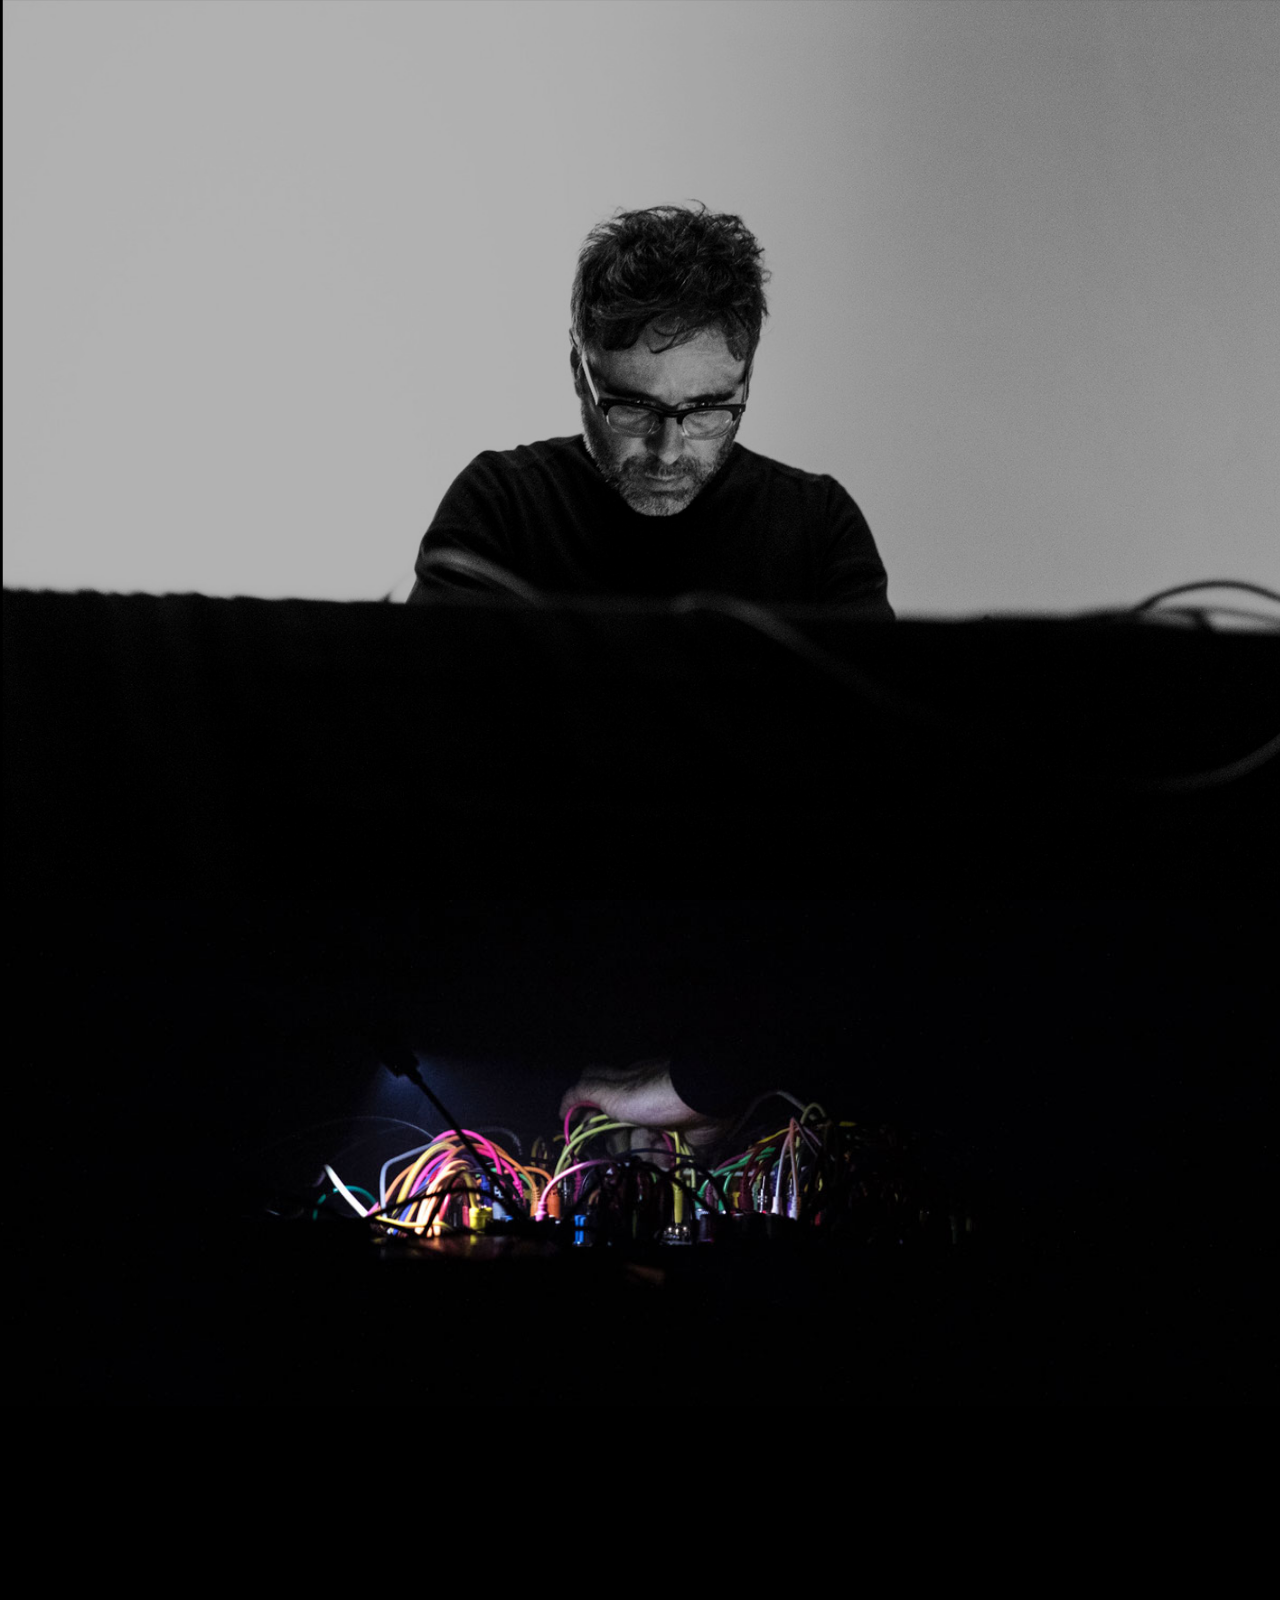
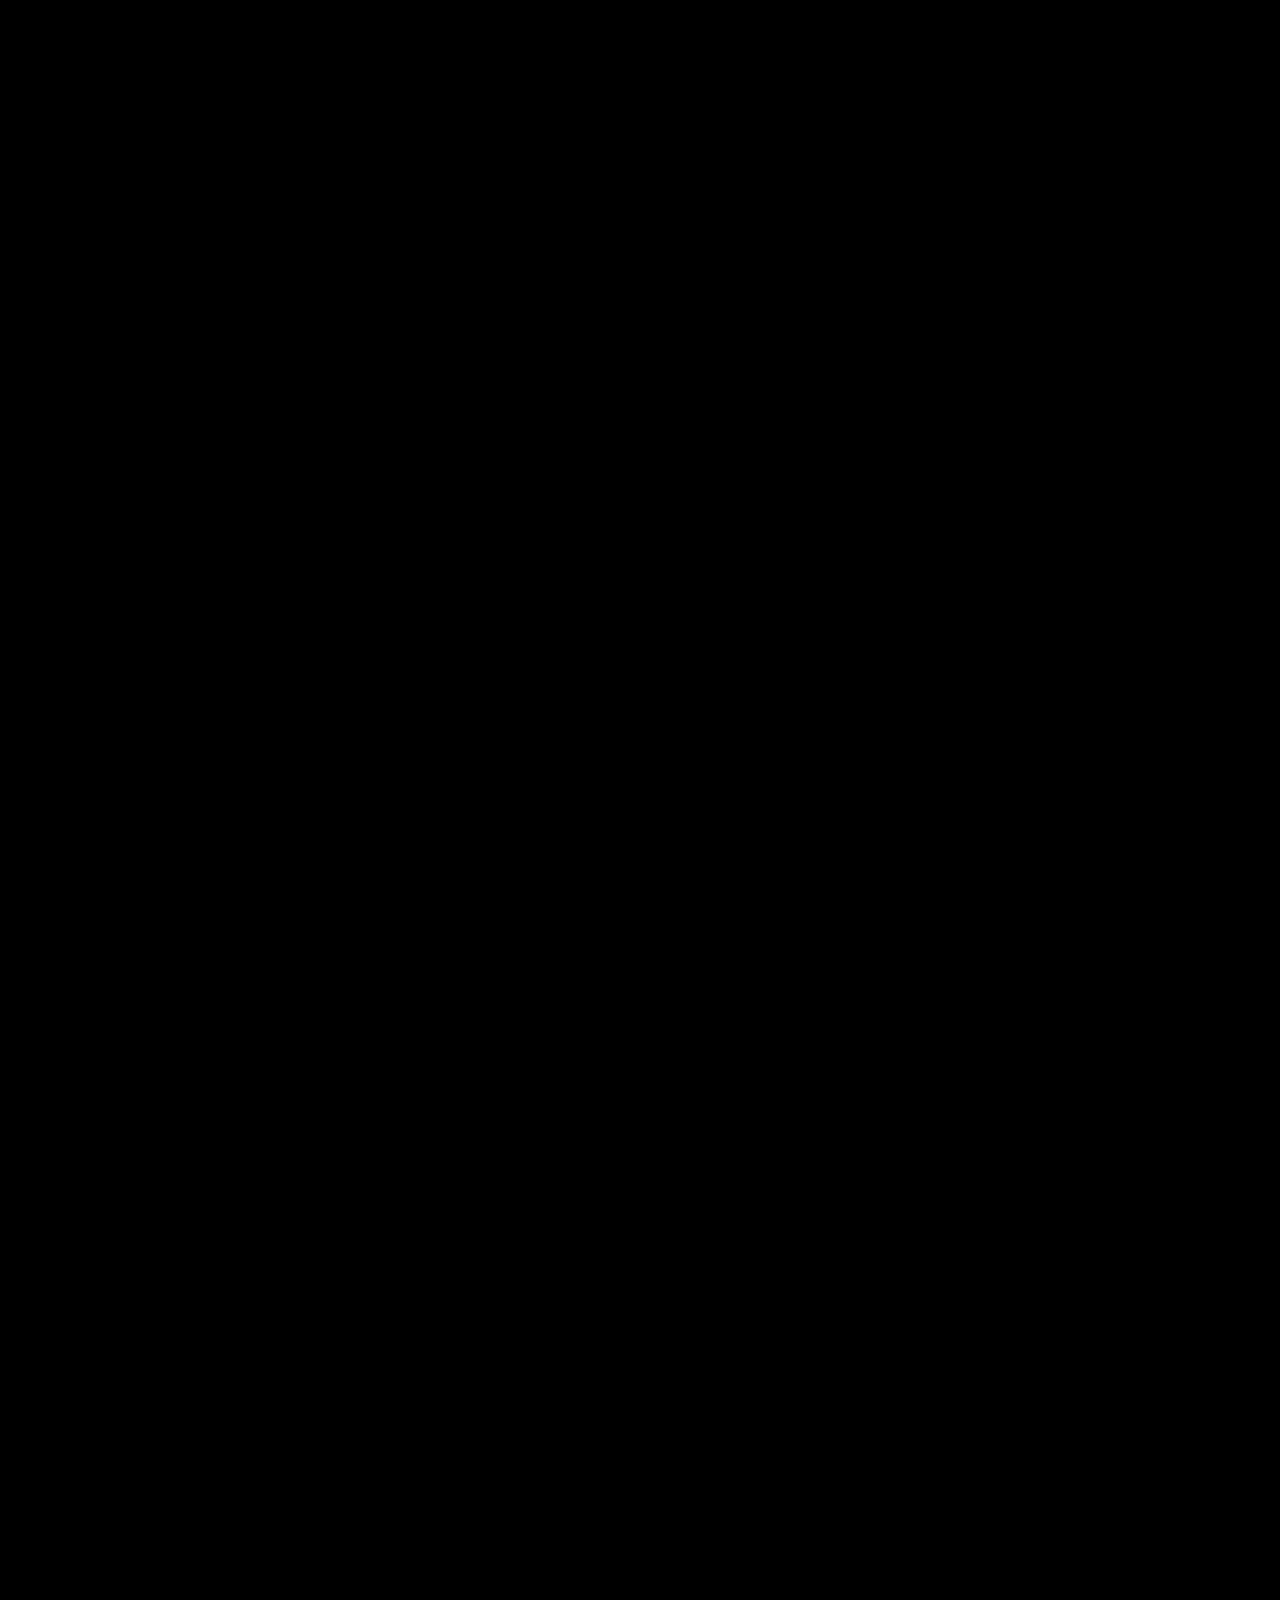
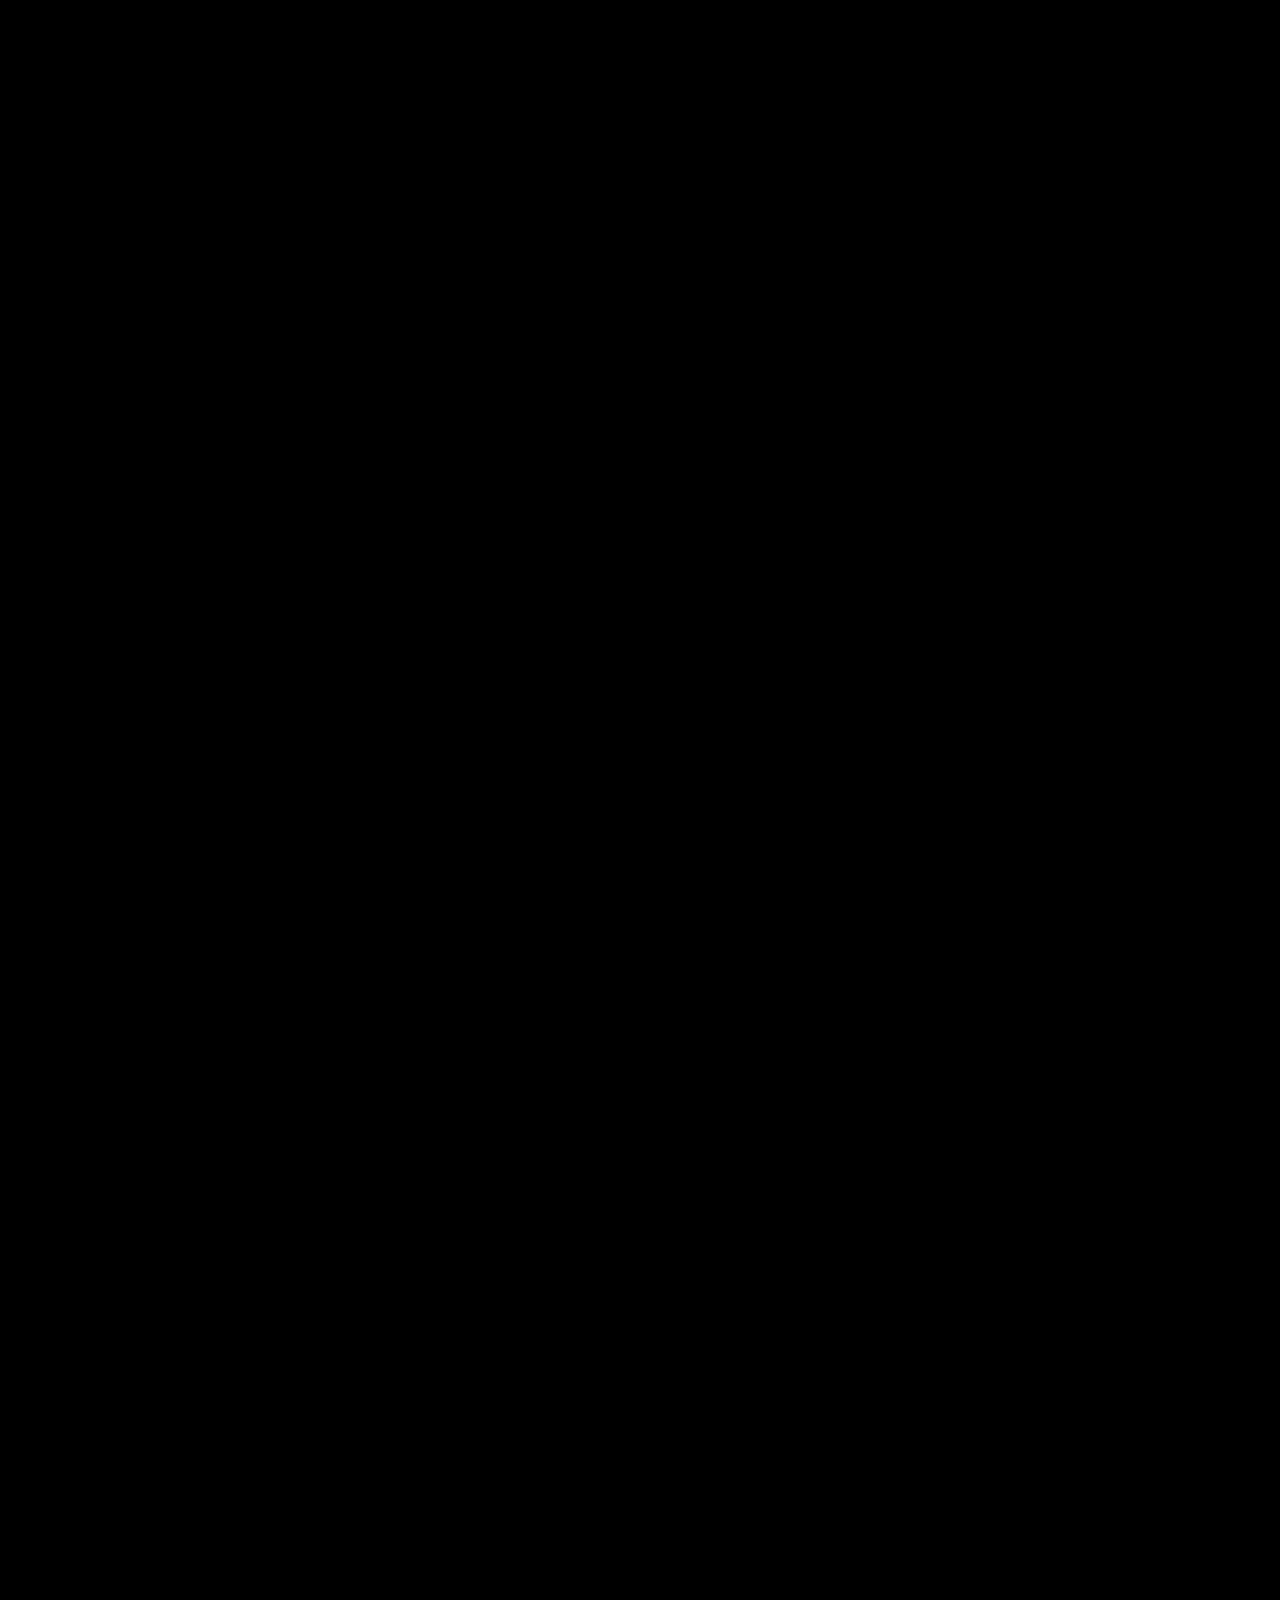
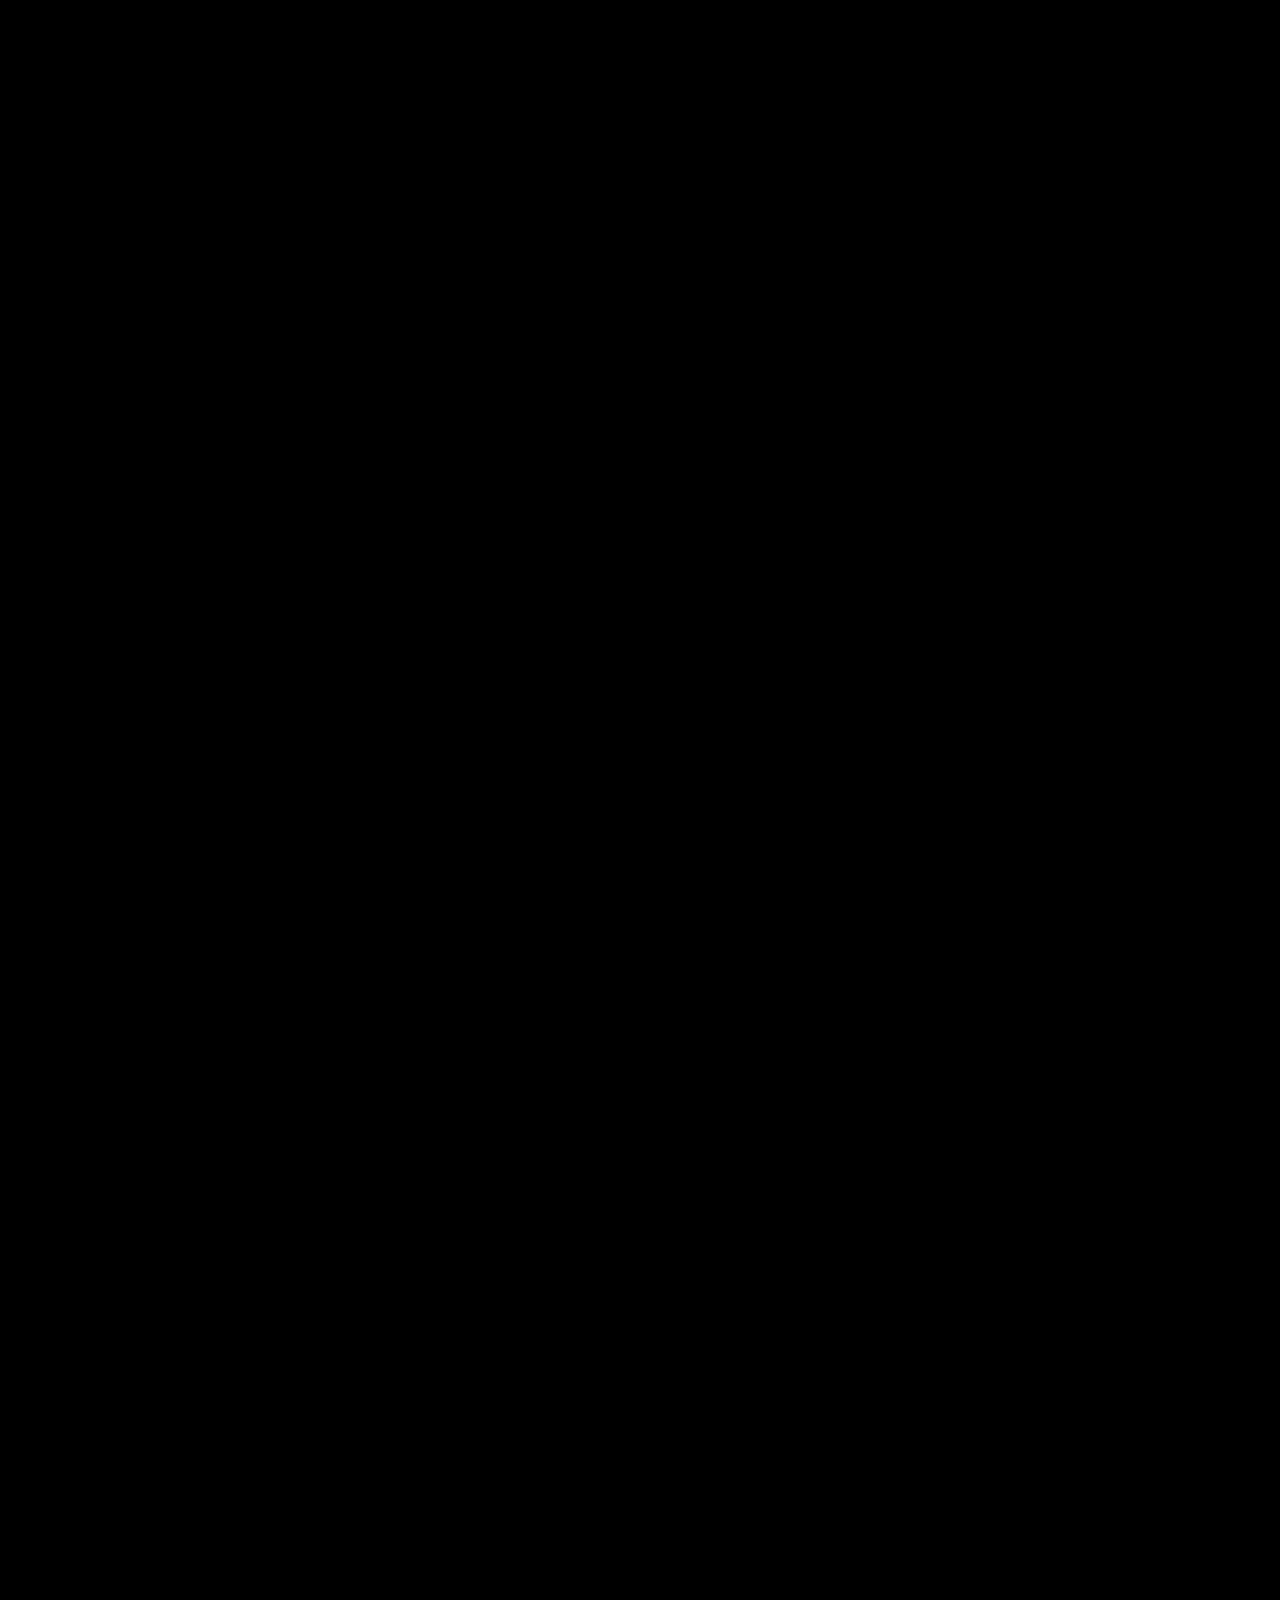
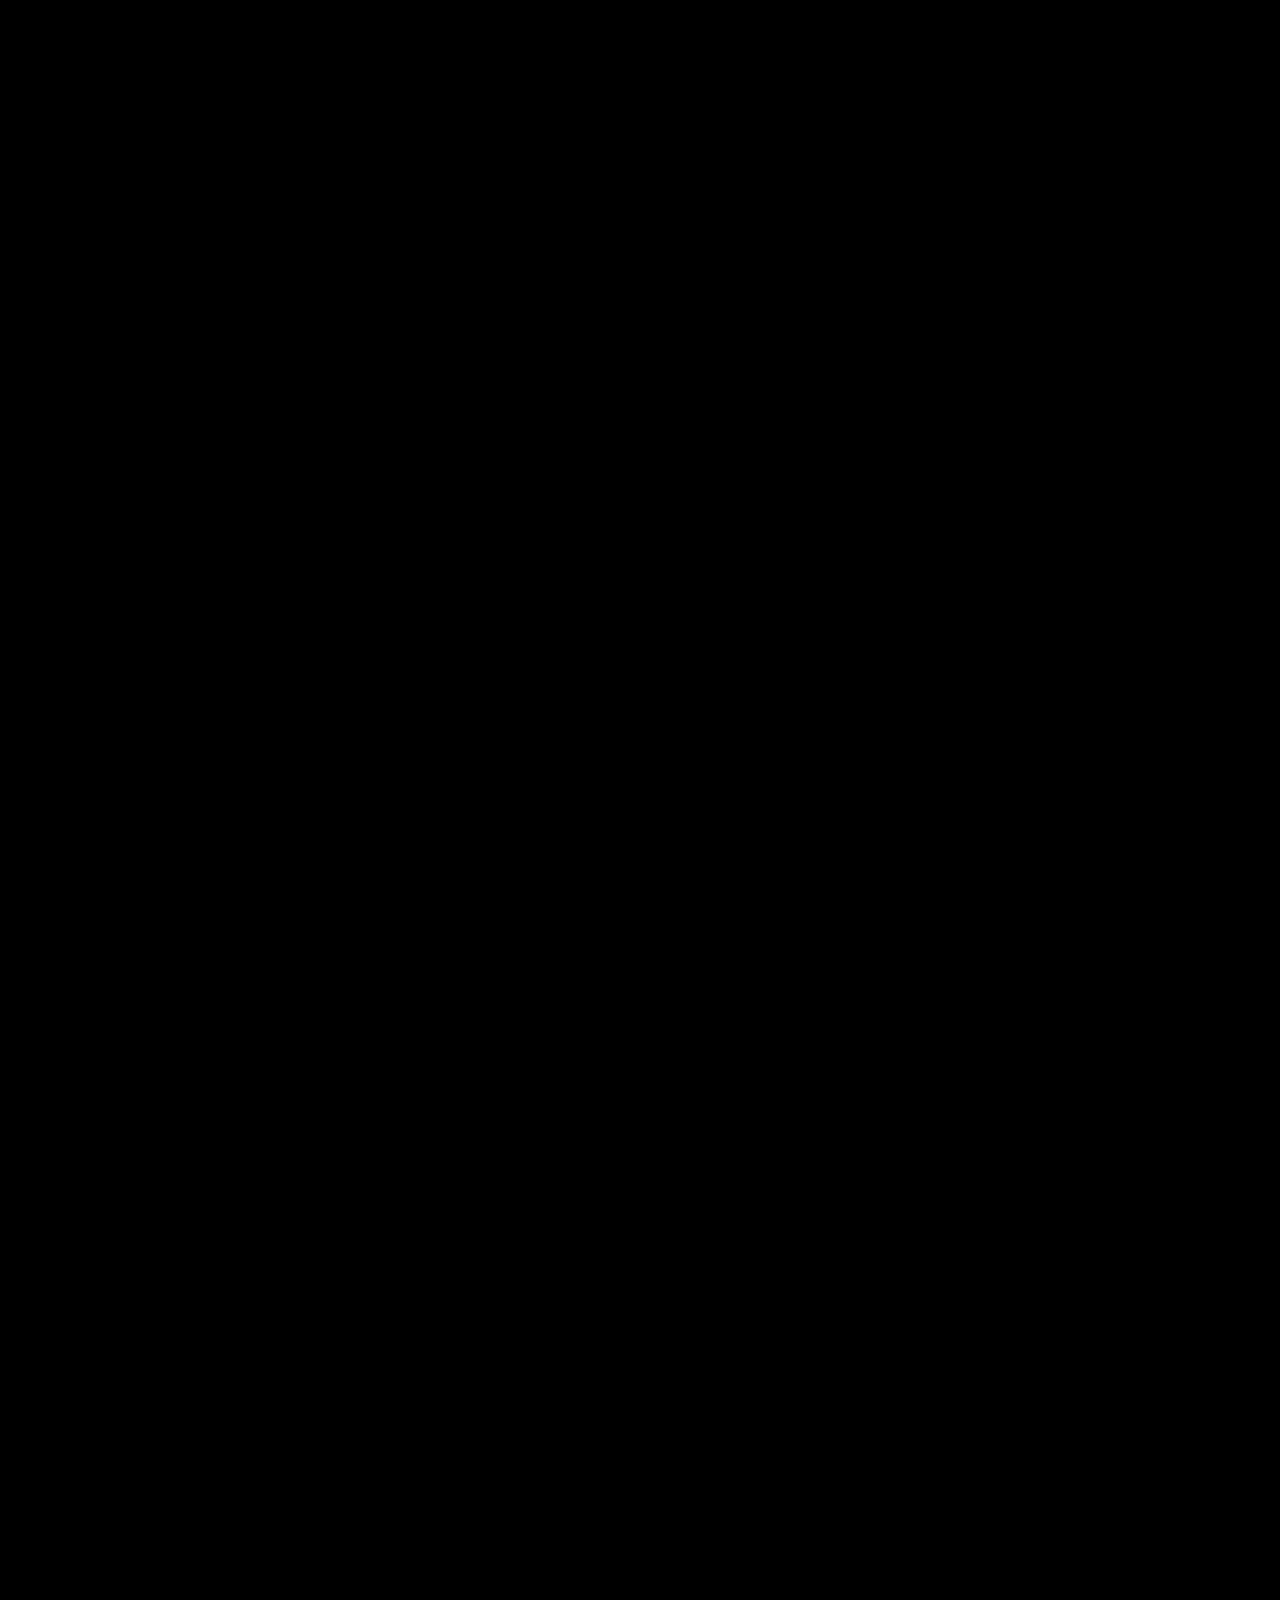
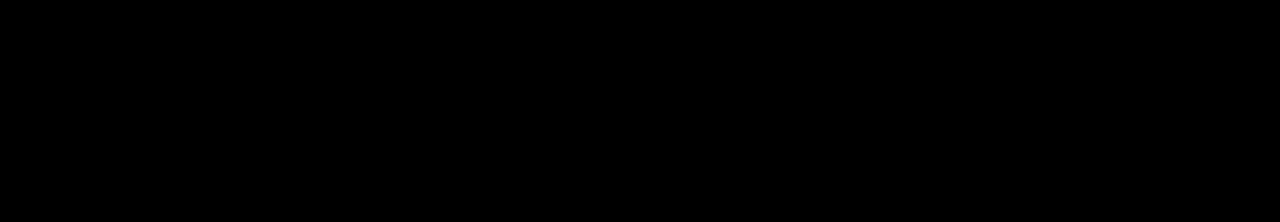
==== commit 4fb3f268: "New Photos" ====
--- a/index.html
+++ b/index.html
@@ -235,6 +235,11 @@
 				<section id="fh5co-explore" data-section="explore">	
 
 					<div class="col-md-12 text-center">
+						<div class="project-grid to-animate-2" style="background-image:  url(images/FanzineFest-XianaQuintas.jpg);">
+							
+						</div>
+					</div>
+						<div class="col-md-12 text-center">
 						<div class="project-grid to-animate-2" style="background-image:  url(images/Portrait.jpg);">
 							
 						</div>
@@ -257,13 +262,13 @@
  <div class="col-xs-6 col-centered col-min"><div class="content">
           
 
-           <div class="project-grid to-animate-2" style="background-image:  url(images/DW_07.jpg);">
-						</div>
-          <br>
-          <br>
-          </div></div>
-
-						<div class="project-grid to-animate-2" style="background-image:  url(images/DW_03.jpg);">
+           <div class="project-grid to-animate-2" style="background-image:  url(images/Modulartec-XianaQuintas.jpg);">
+						</div>
+          <br>
+          <br>
+          </div></div>
+
+						<div class="project-grid to-animate-2" style="background-image:  url(images/FanzineFest2-XianaQuintas.jpg);">
 						</div>
 						<div class="project-grid to-animate-2" style="background-image:  url(images/background3.jpeg);">
 						</div>
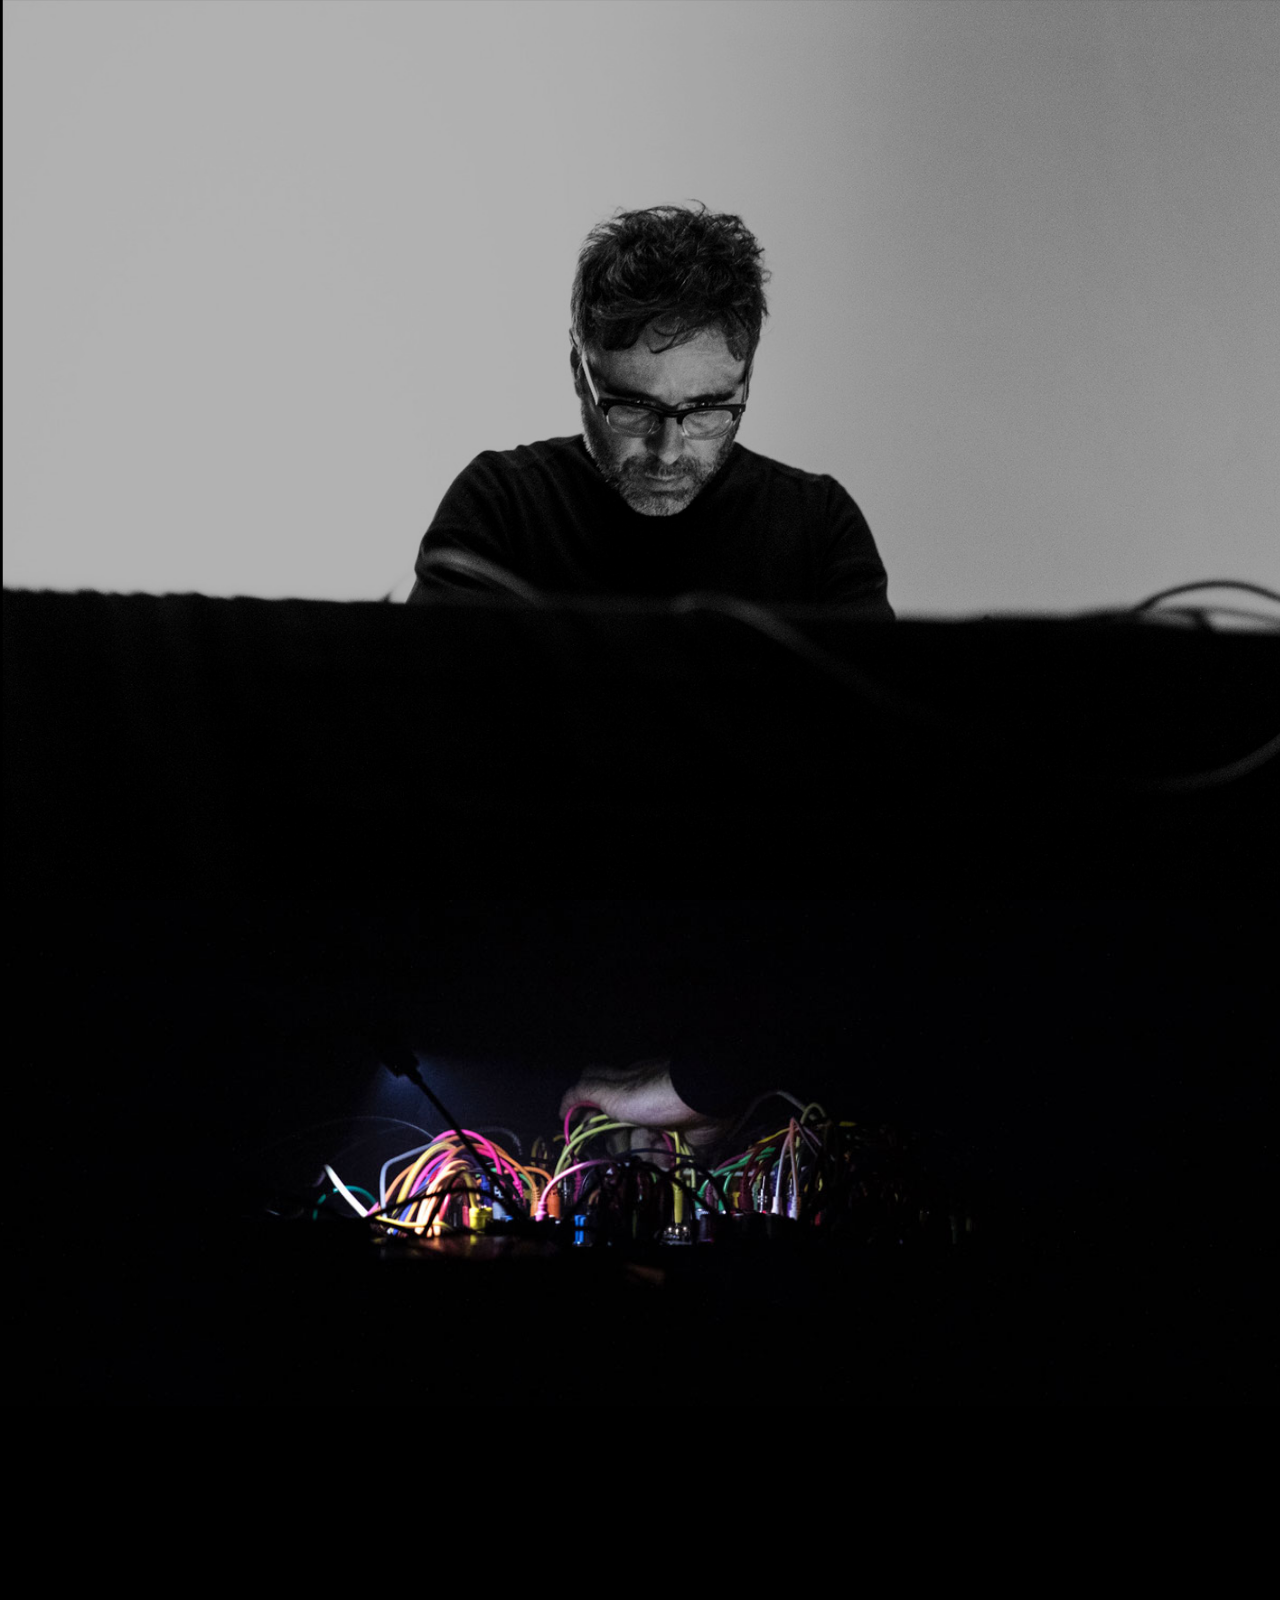
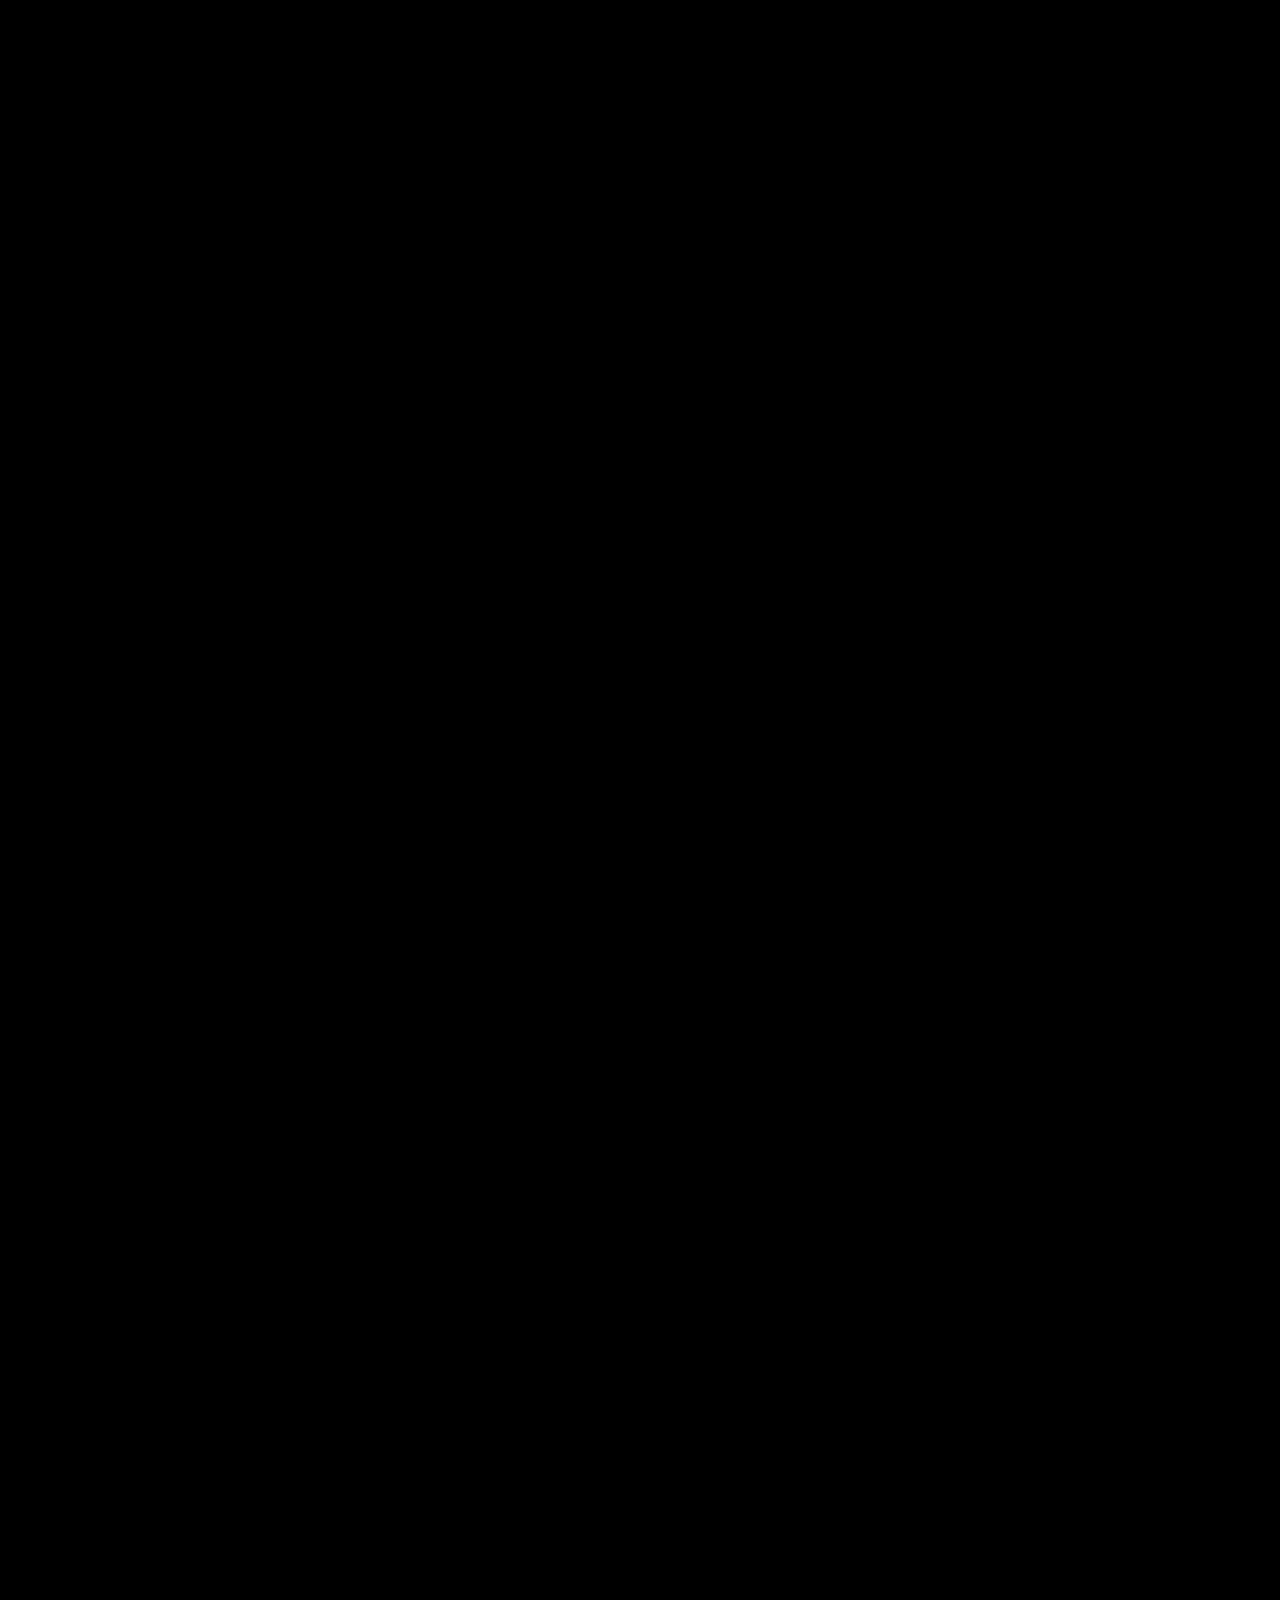
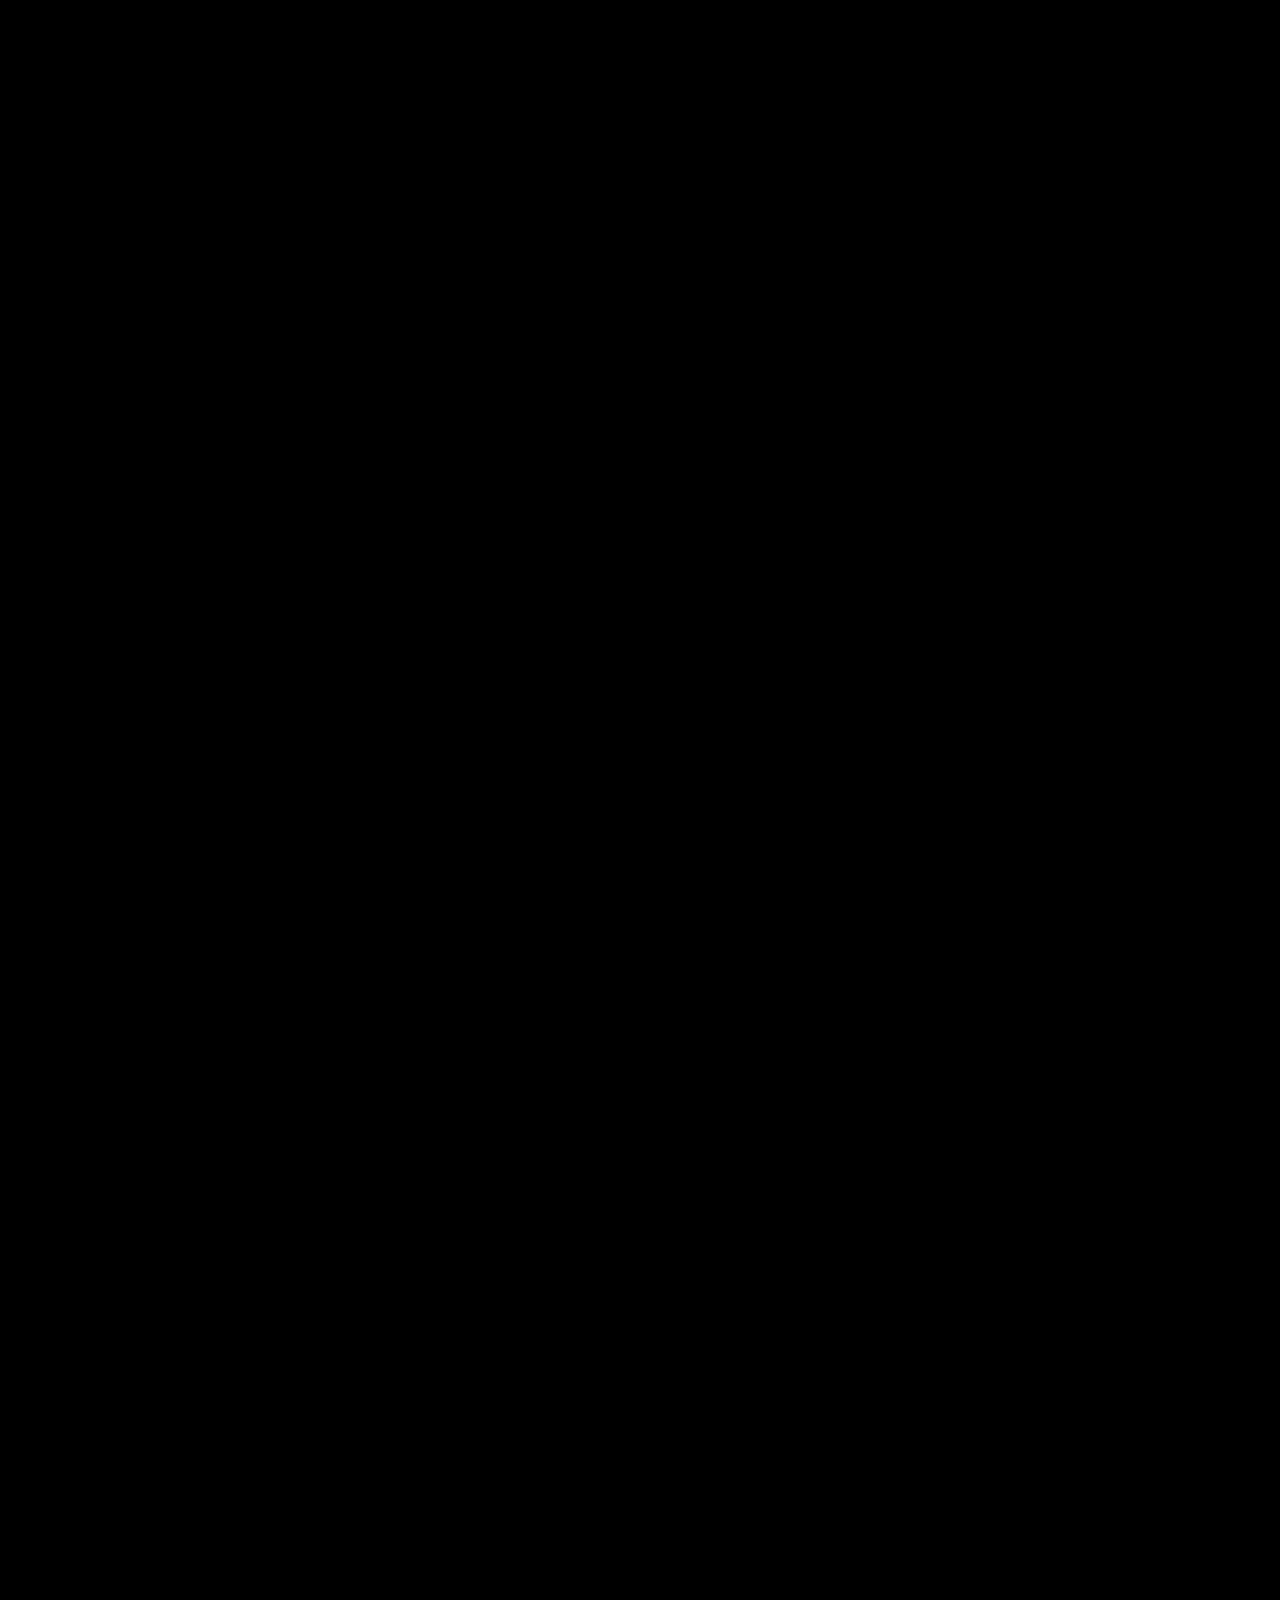
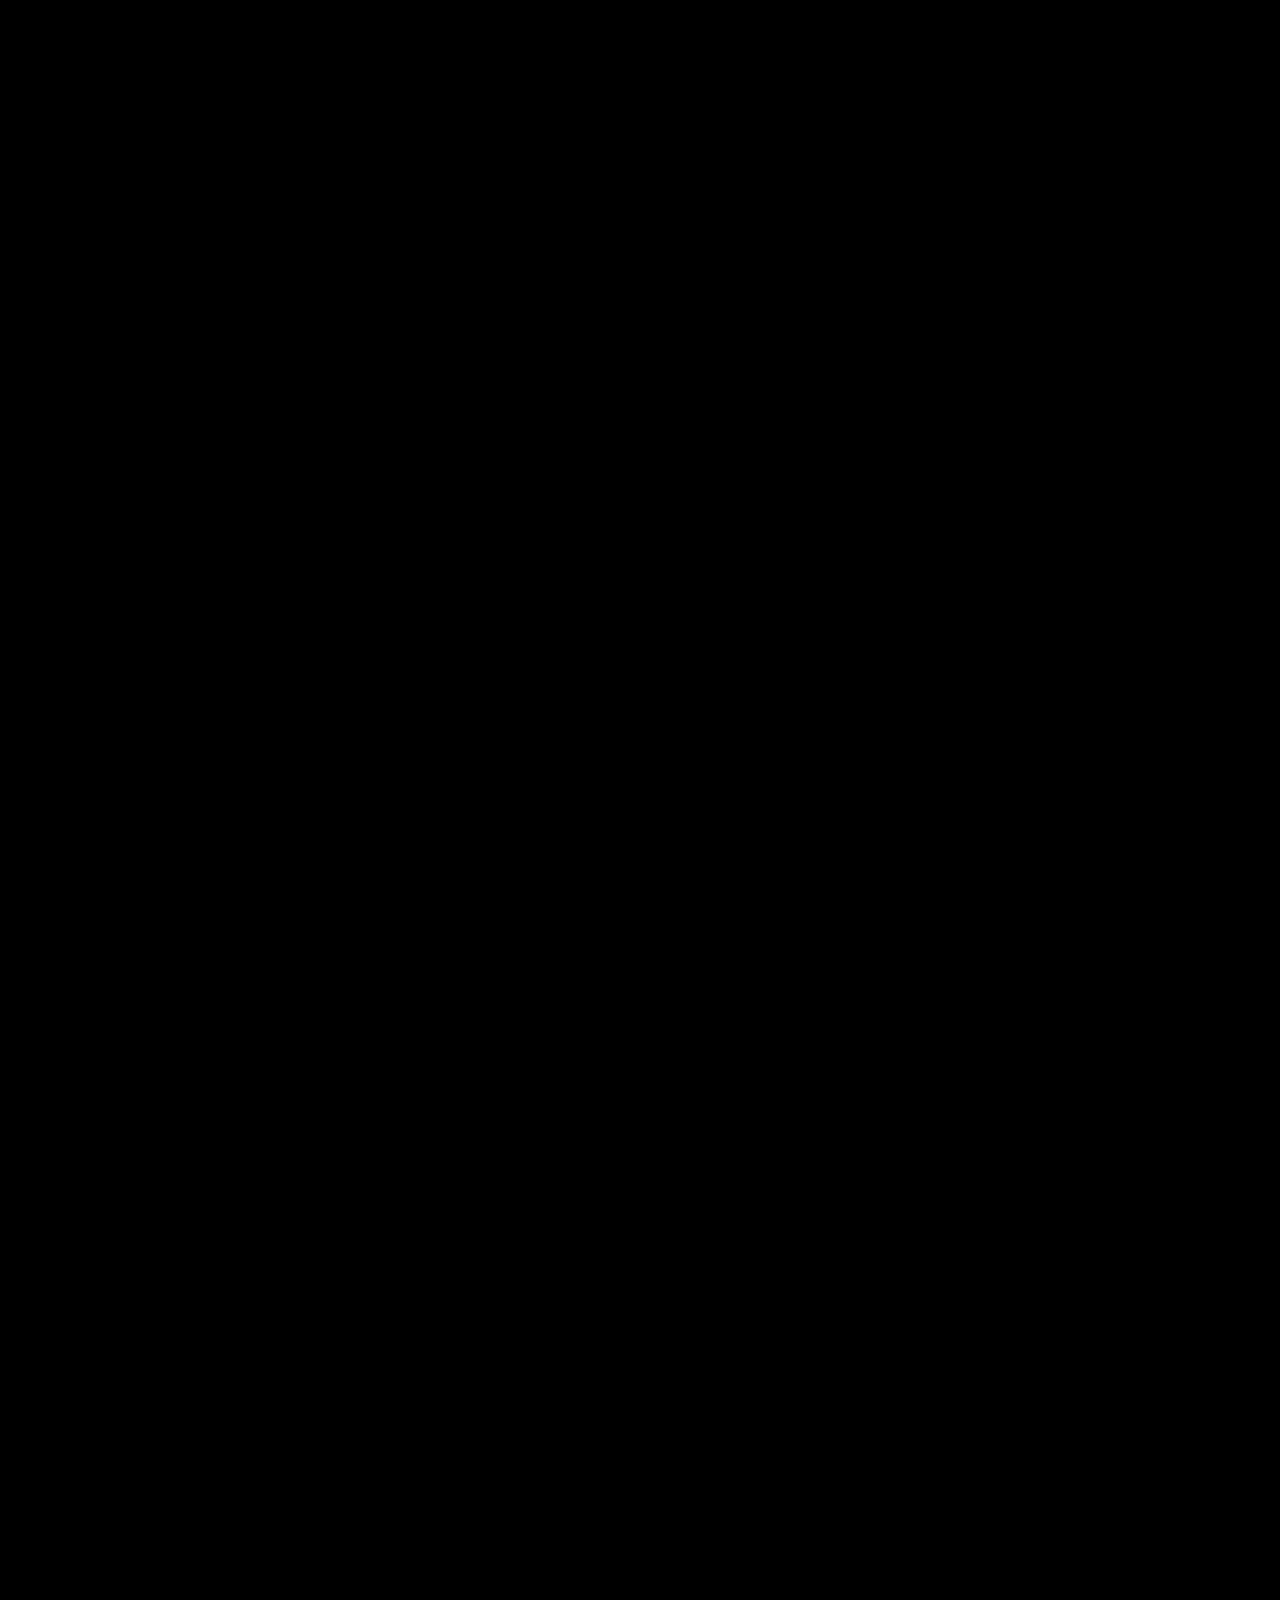
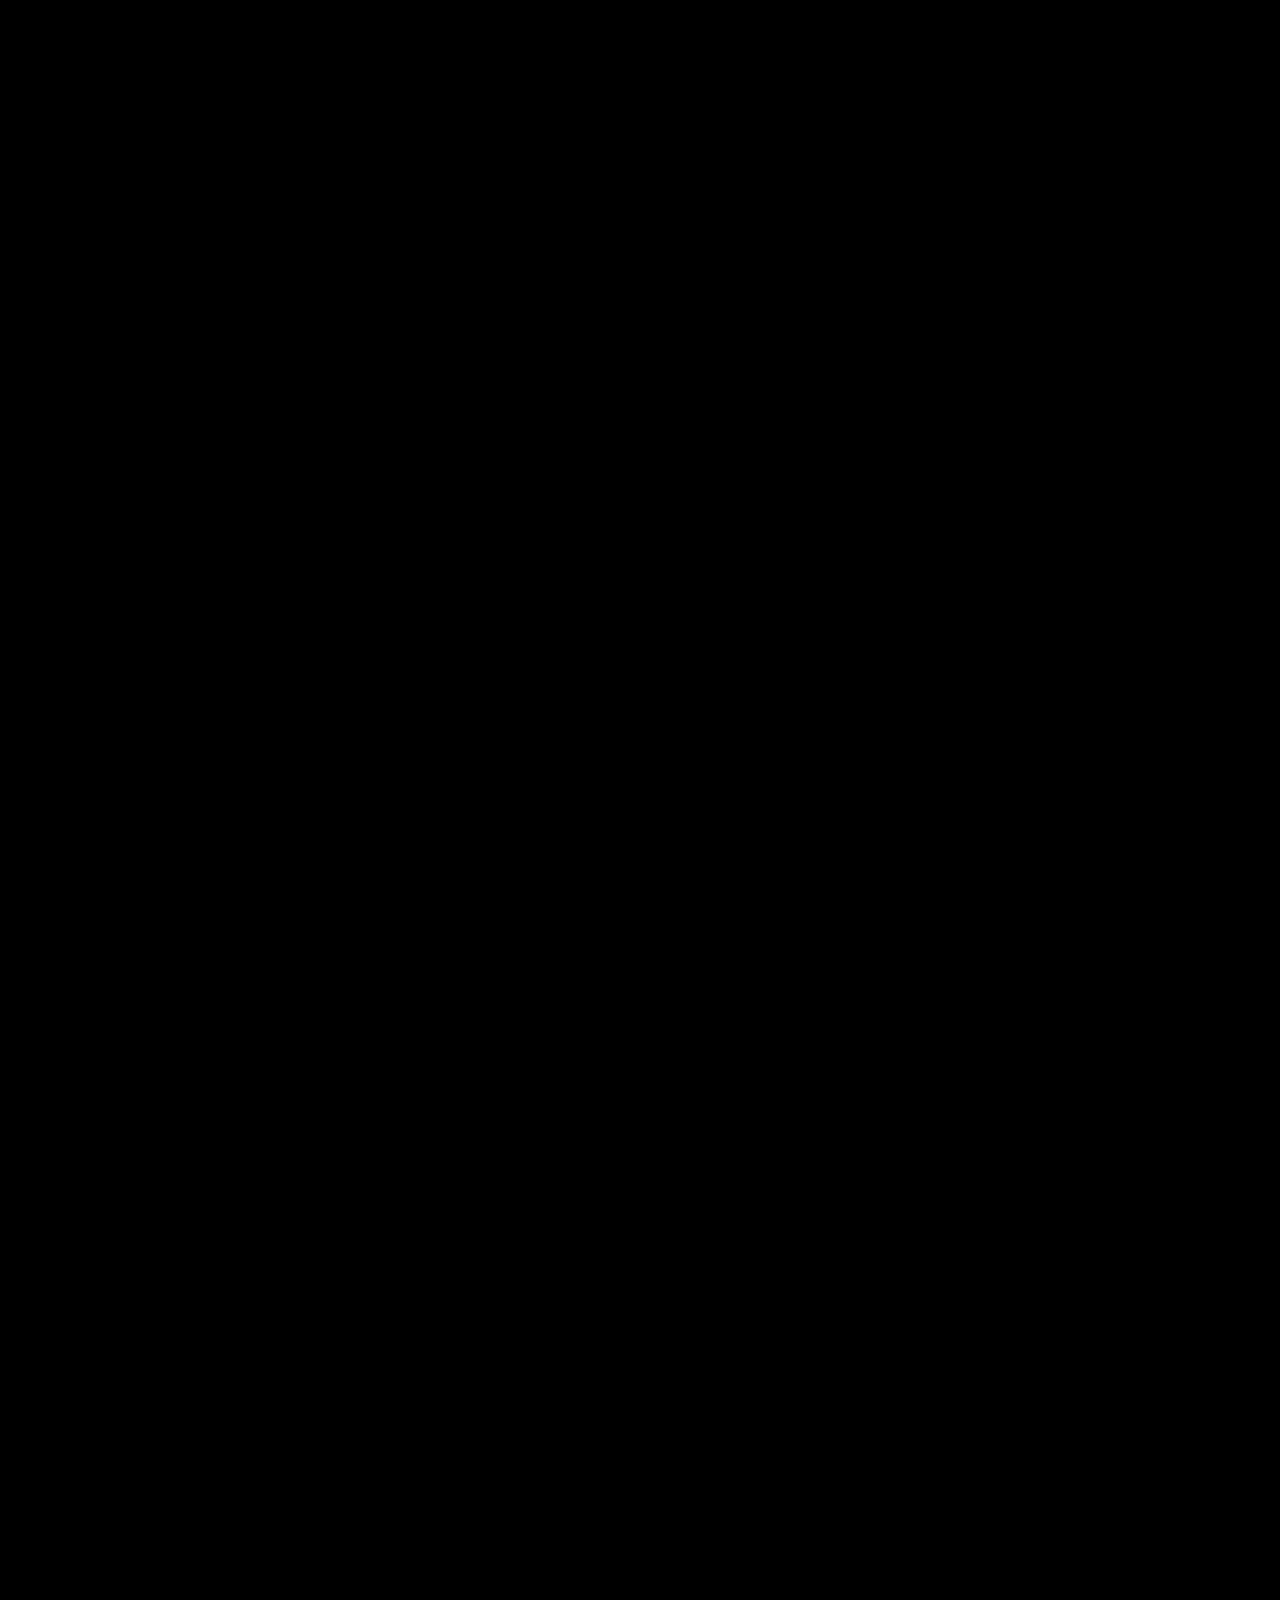
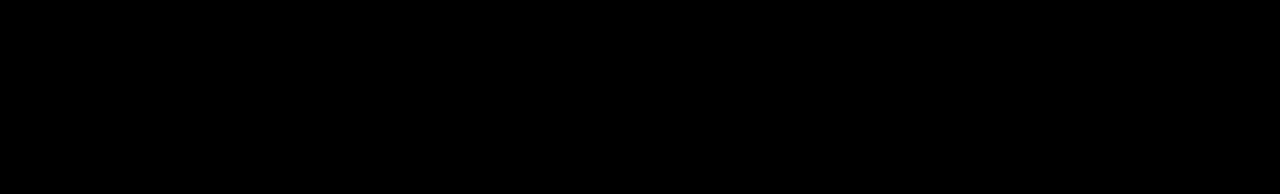
==== commit 0e993f36: "Update index.html" ====
--- a/index.html
+++ b/index.html
@@ -175,7 +175,7 @@
  <div class="col-md-8 col-md-offset-2 subtext to-animate"><div class="content">
           
   
-           <p><iframe style="border-radius:12" src="https://open.spotify.com/embed/album/4C9sA3Lv6KgoTCOueVTZIU?utm_source=generator" width="100%" height="380" frameBorder="0" allowfullscreen="" allow="autoplay; clipboard-write; encrypted-media; fullscreen; picture-in-picture" loading="lazy"></iframe> </p>
+           <p><iframe style="border-radius:12px" src="https://open.spotify.com/embed/album/4C9sA3Lv6KgoTCOueVTZIU?utm_source=generator" width="100%" height="352" frameBorder="0" allowfullscreen="" allow="autoplay; clipboard-write; encrypted-media; fullscreen; picture-in-picture" loading="lazy"></iframe></p>
           <br>
    
           <br>
